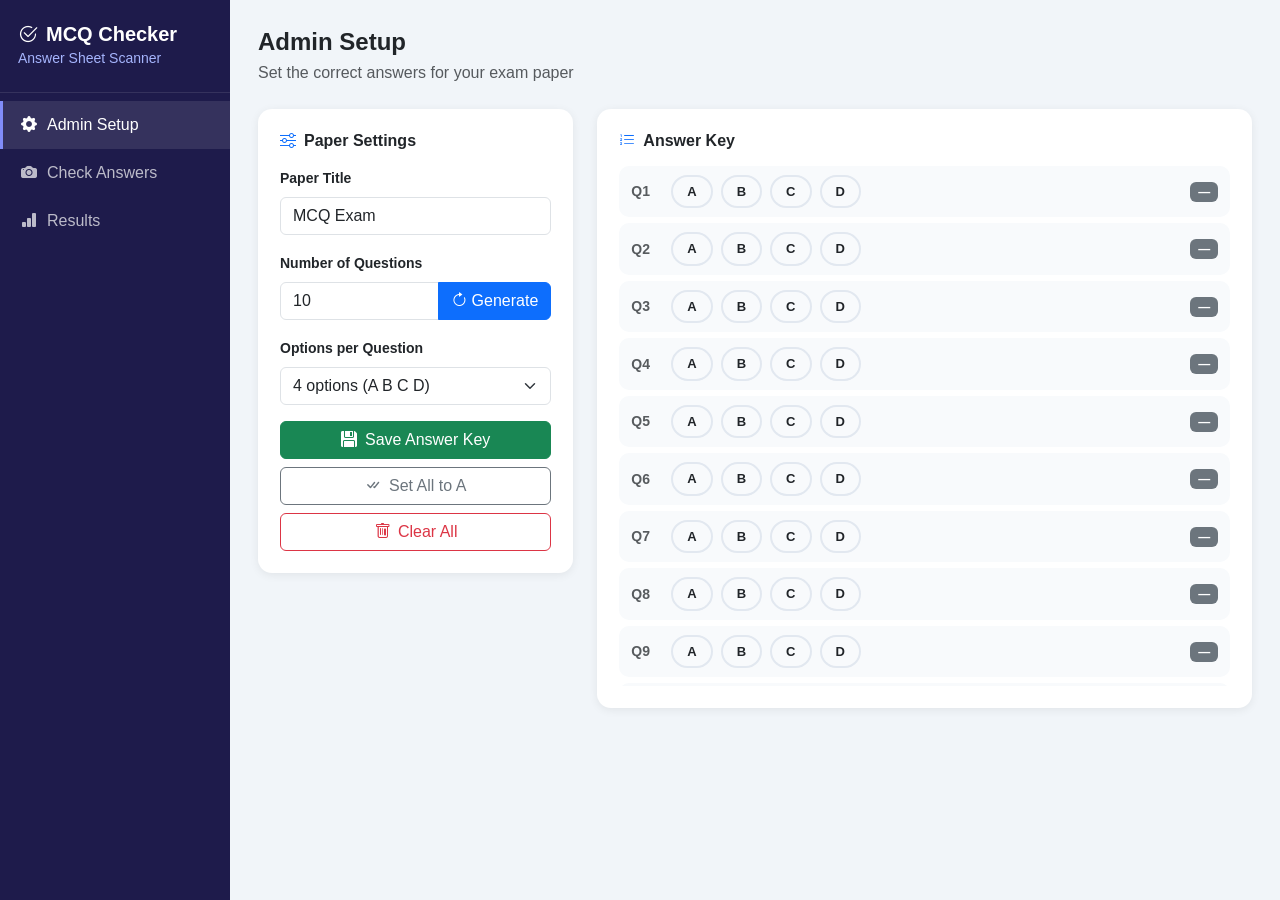
==== index.html @ baa7ddcf "init" ====
<!DOCTYPE html>
<html lang="en">

<head>
    <meta charset="UTF-8">
    <meta name="viewport" content="width=device-width, initial-scale=1.0">
    <title>MCQ Answer Checker</title>
    <link href="https://cdn.jsdelivr.net/npm/bootstrap@5.3.0/dist/css/bootstrap.min.css" rel="stylesheet">
    <link href="https://cdn.jsdelivr.net/npm/bootstrap-icons@1.11.0/font/bootstrap-icons.css" rel="stylesheet">
    <style>
        body {
            background: #f1f5f9;
            font-family: 'Segoe UI', sans-serif;
        }

        .sidebar {
            background: #1e1b4b;
            min-height: 100vh;
            width: 230px;
            position: fixed;
            left: 0;
            top: 0;
            z-index: 100;
        }

        .sidebar .logo {
            padding: 22px 18px;
            border-bottom: 1px solid rgba(255, 255, 255, .1);
        }

        .sidebar .logo h5 {
            color: #fff;
            margin: 0;
            font-weight: 700;
        }

        .sidebar .logo small {
            color: #a5b4fc;
        }

        .nav-item-side {
            color: rgba(255, 255, 255, .7);
            padding: 12px 18px;
            display: flex;
            align-items: center;
            gap: 10px;
            cursor: pointer;
            border-left: 3px solid transparent;
            transition: .2s;
        }

        .nav-item-side:hover {
            background: rgba(255, 255, 255, .07);
            color: #fff;
        }

        .nav-item-side.active {
            color: #fff;
            background: rgba(255, 255, 255, .1);
            border-left-color: #818cf8;
        }

        .main {
            margin-left: 230px;
            padding: 28px;
        }

        .page {
            display: none;
        }

        .page.active {
            display: block;
        }

        .card-box {
            background: #fff;
            border-radius: 14px;
            box-shadow: 0 2px 10px rgba(0, 0, 0, .07);
            padding: 22px;
        }

        /* Admin answer options */
        .opt-pill {
            cursor: pointer;
            padding: 5px 14px;
            border-radius: 20px;
            border: 2px solid #e2e8f0;
            font-weight: 700;
            font-size: 13px;
            transition: .15s;
            user-select: none;
        }

        .opt-pill:hover {
            border-color: #4f46e5;
            color: #4f46e5;
        }

        .opt-pill.active {
            background: #4f46e5;
            border-color: #4f46e5;
            color: #fff;
        }

        /* Checker answer buttons */
        .ans-btn {
            width: 42px;
            height: 42px;
            border-radius: 50%;
            border: 2px solid #cbd5e1;
            background: #fff;
            font-weight: 700;
            font-size: 14px;
            cursor: pointer;
            transition: .15s;
            flex-shrink: 0;
        }

        .ans-btn:hover {
            border-color: #4f46e5;
            color: #4f46e5;
        }

        .ans-btn.sel {
            background: #4f46e5;
            border-color: #4f46e5;
            color: #fff;
        }

        .ans-btn.ok {
            background: #10b981;
            border-color: #10b981;
            color: #fff;
        }

        .ans-btn.bad {
            background: #ef4444;
            border-color: #ef4444;
            color: #fff;
        }

        .ans-btn.miss {
            background: #f59e0b;
            border-color: #f59e0b;
            color: #fff;
        }

        .q-row {
            background: #f8fafc;
            border-radius: 10px;
            padding: 9px 12px;
            margin-bottom: 6px;
            display: flex;
            align-items: center;
            gap: 8px;
            flex-wrap: wrap;
            border: 2px solid transparent;
        }

        .q-row.ok {
            border-color: #10b981;
            background: #ecfdf5;
        }

        .q-row.bad {
            border-color: #ef4444;
            background: #fef2f2;
        }

        /* Camera */
        #videoEl {
            width: 100%;
            border-radius: 12px;
            background: #000;
            display: none;
            max-height: 360px;
            object-fit: cover;
        }

        #canvasEl {
            width: 100%;
            border-radius: 12px;
            display: none;
        }

        .cam-placeholder {
            background: #1e1b4b;
            border-radius: 12px;
            height: 220px;
            display: flex;
            flex-direction: column;
            align-items: center;
            justify-content: center;
            color: #a5b4fc;
            gap: 8px;
        }

        /* Score ring */
        .score-ring {
            width: 120px;
            height: 120px;
            border-radius: 50%;
            border: 8px solid;
            display: flex;
            flex-direction: column;
            align-items: center;
            justify-content: center;
            flex-shrink: 0;
        }

        .toast-wrap {
            position: fixed;
            top: 18px;
            right: 18px;
            z-index: 9999;
            display: flex;
            flex-direction: column;
            gap: 8px;
        }

        .toast-item {
            padding: 11px 18px;
            border-radius: 10px;
            color: #fff;
            font-weight: 500;
            font-size: 14px;
            max-width: 320px;
            box-shadow: 0 4px 14px rgba(0, 0, 0, .18);
            animation: tIn .25s;
        }

        @keyframes tIn {
            from {
                opacity: 0;
                transform: translateX(30px)
            }

            to {
                opacity: 1;
                transform: none
            }
        }

        @media(max-width:768px) {
            .sidebar {
                width: 58px;
            }

            .sidebar .logo h5,
            .sidebar .logo small,
            .nav-item-side span {
                display: none;
            }

            .main {
                margin-left: 58px;
                padding: 14px;
            }
        }
    </style>
</head>

<body>

    <div class="toast-wrap" id="toastWrap"></div>

    <!-- Sidebar -->
    <div class="sidebar">
        <div class="logo">
            <h5><i class="bi bi-check2-circle me-2"></i>MCQ Checker</h5>
            <small>Answer Sheet Scanner</small>
        </div>
        <div class="mt-2">
            <div class="nav-item-side active" id="nav-admin" onclick="showPage('admin')">
                <i class="bi bi-gear-fill"></i><span>Admin Setup</span>
            </div>
            <div class="nav-item-side" id="nav-checker" onclick="showPage('checker')">
                <i class="bi bi-camera-fill"></i><span>Check Answers</span>
            </div>
            <div class="nav-item-side" id="nav-results" onclick="showPage('results')">
                <i class="bi bi-bar-chart-fill"></i><span>Results</span>
            </div>
        </div>
    </div>

    <!-- Content -->
    <div class="main">

        <!-- ADMIN -->
        <div class="page active" id="page-admin">
            <h4 class="fw-bold mb-1">Admin Setup</h4>
            <p class="text-muted mb-4">Set the correct answers for your exam paper</p>
            <div class="row g-4">
                <div class="col-md-4">
                    <div class="card-box">
                        <h6 class="fw-bold mb-3"><i class="bi bi-sliders me-2 text-primary"></i>Paper Settings</h6>
                        <label class="form-label fw-semibold small">Paper Title</label>
                        <input id="inp-title" class="form-control mb-3" value="MCQ Exam" placeholder="Paper title">
                        <label class="form-label fw-semibold small">Number of Questions</label>
                        <div class="input-group mb-3">
                            <input id="inp-count" type="number" class="form-control" value="10" min="1" max="100">
                            <button class="btn btn-primary" onclick="generateAdminGrid()">
                                <i class="bi bi-arrow-clockwise"></i> Generate
                            </button>
                        </div>
                        <label class="form-label fw-semibold small">Options per Question</label>
                        <select id="inp-opts" class="form-select mb-3">
                            <option value="4" selected>4 options (A B C D)</option>
                            <option value="5">5 options (A B C D E)</option>
                        </select>
                        <button class="btn btn-success w-100 mb-2" onclick="saveKey()">
                            <i class="bi bi-floppy-fill me-2"></i>Save Answer Key
                        </button>
                        <button class="btn btn-outline-secondary w-100 mb-2" onclick="bulkSelect()">
                            <i class="bi bi-check-all me-2"></i>Set All to A
                        </button>
                        <button class="btn btn-outline-danger w-100" onclick="clearKey()">
                            <i class="bi bi-trash me-2"></i>Clear All
                        </button>
                    </div>
                </div>
                <div class="col-md-8">
                    <div class="card-box">
                        <h6 class="fw-bold mb-3"><i class="bi bi-list-ol me-2 text-primary"></i>Answer Key</h6>
                        <div id="admin-grid" style="max-height:520px;overflow-y:auto;"></div>
                    </div>
                </div>
            </div>
        </div>

        <!-- CHECKER -->
        <div class="page" id="page-checker">
            <h4 class="fw-bold mb-1">Check Answer Sheet</h4>
            <p class="text-muted mb-4">Use camera to view the sheet, then click the bubbles you see marked</p>
            <div class="row g-4">
                <div class="col-lg-5">
                    <div class="card-box">
                        <h6 class="fw-bold mb-3"><i class="bi bi-camera me-2 text-primary"></i>Camera</h6>
                        <div id="cam-placeholder" class="cam-placeholder">
                            <i class="bi bi-camera-video-off" style="font-size:2.2rem;"></i>
                            <span>Camera not started</span>
                            <small>Click Start Camera below</small>
                        </div>
                        <video id="videoEl" autoplay playsinline muted></video>
                        <canvas id="canvasEl"></canvas>
                        <div class="d-flex gap-2 mt-3">
                            <button id="btn-cam" class="btn btn-primary flex-grow-1" onclick="toggleCamera()">
                                <i class="bi bi-camera-video me-1"></i>Start Camera
                            </button>
                            <button class="btn btn-outline-secondary" onclick="takeSnapshot()">
                                <i class="bi bi-camera"></i> Snap
                            </button>
                        </div>
                        <div class="mt-3 d-flex gap-3 small">
                            <span><span
                                    style="display:inline-block;width:12px;height:12px;border-radius:50%;background:#10b981;"></span>
                                Correct</span>
                            <span><span
                                    style="display:inline-block;width:12px;height:12px;border-radius:50%;background:#ef4444;"></span>
                                Wrong</span>
                            <span><span
                                    style="display:inline-block;width:12px;height:12px;border-radius:50%;background:#f59e0b;"></span>
                                Missed</span>
                            <span><span
                                    style="display:inline-block;width:12px;height:12px;border-radius:50%;background:#4f46e5;"></span>
                                Selected</span>
                        </div>
                    </div>
                </div>
                <div class="col-lg-7">
                    <div class="card-box">
                        <div class="d-flex align-items-center justify-content-between mb-3 flex-wrap gap-2">
                            <h6 class="fw-bold mb-0"><i class="bi bi-pencil-square me-2 text-primary"></i>Student
                                Answers</h6>
                            <div class="d-flex gap-2">
                                <input id="inp-student" class="form-control form-control-sm" placeholder="Student name"
                                    style="width:150px;">
                                <button class="btn btn-sm btn-outline-secondary" onclick="resetChecker()">Reset</button>
                            </div>
                        </div>
                        <div id="checker-grid" style="max-height:420px;overflow-y:auto;"></div>
                        <div class="d-flex gap-2 mt-3">
                            <button class="btn btn-primary flex-grow-1" onclick="checkAnswers()">
                                <i class="bi bi-check2-all me-2"></i>Check All Answers
                            </button>
                            <button class="btn btn-success" onclick="saveResult()">
                                <i class="bi bi-save me-2"></i>Save
                            </button>
                        </div>
                    </div>
                </div>
            </div>
        </div>

        <!-- RESULTS -->
        <div class="page" id="page-results">
            <div class="d-flex align-items-center justify-content-between mb-4">
                <div>
                    <h4 class="fw-bold mb-1">Results History</h4>
                    <p class="text-muted mb-0">All saved exam results</p>
                </div>
                <button class="btn btn-outline-danger btn-sm" onclick="clearResults()">
                    <i class="bi bi-trash me-1"></i>Clear All
                </button>
            </div>
            <div id="results-list"></div>
        </div>

    </div><!-- /main -->

    <script>
        // ── State ──────────────────────────────────────────────────────────────
        const OPTS = ['A', 'B', 'C', 'D', 'E'];
        let answerKey = JSON.parse(localStorage.getItem('mcq_key') || '[]');
        let savedResults = JSON.parse(localStorage.getItem('mcq_results') || '[]');
        let studentAnswers = [];
        let stream = null;
        let camOn = false;

        // ── Navigation ─────────────────────────────────────────────────────────
        function showPage(name) {
            ['admin', 'checker', 'results'].forEach(p => {
                document.getElementById('page-' + p).classList.toggle('active', p === name);
                document.getElementById('nav-' + p).classList.toggle('active', p === name);
            });
            if (name === 'checker') buildCheckerGrid();
            if (name === 'results') buildResults();
        }

        // ── Admin ──────────────────────────────────────────────────────────────
        function generateAdminGrid() {
            const n = Math.min(100, Math.max(1, parseInt(document.getElementById('inp-count').value) || 10));
            const nOpt = parseInt(document.getElementById('inp-opts').value);
            // keep existing answers when regenerating
            const old = answerKey.slice();
            answerKey = Array.from({ length: n }, (_, i) => ({
                q: i + 1,
                ans: old[i]?.ans || null
            }));
            renderAdminGrid(nOpt);
        }

        function renderAdminGrid(nOpt) {
            nOpt = nOpt || parseInt(document.getElementById('inp-opts').value) || 4;
            const opts = OPTS.slice(0, nOpt);
            const g = document.getElementById('admin-grid');
            g.innerHTML = answerKey.map((q, i) => `
    <div style="background:#f8fafc;border-radius:10px;padding:9px 12px;margin-bottom:6px;display:flex;align-items:center;gap:8px;flex-wrap:wrap;">
      <span class="fw-bold text-muted" style="min-width:32px;font-size:14px;">Q${q.q}</span>
      ${opts.map(o => `
        <span class="opt-pill ${q.ans === o ? 'active' : ''}"
              id="ap-${i}-${o}"
              onclick="setKey(${i},'${o}')">${o}</span>
      `).join('')}
      <span class="ms-auto badge ${q.ans ? 'bg-success' : 'bg-secondary'}" id="abadge-${i}">
        ${q.ans || '—'}
      </span>
    </div>`).join('');
        }

        function setKey(qi, opt) {
            answerKey[qi].ans = answerKey[qi].ans === opt ? null : opt; // toggle
            const nOpt = parseInt(document.getElementById('inp-opts').value) || 4;
            OPTS.slice(0, nOpt).forEach(o => {
                const el = document.getElementById(`ap-${qi}-${o}`);
                if (el) el.className = 'opt-pill' + (answerKey[qi].ans === o ? ' active' : '');
            });
            const badge = document.getElementById(`abadge-${qi}`);
            if (badge) {
                badge.textContent = answerKey[qi].ans || '—';
                badge.className = 'ms-auto badge ' + (answerKey[qi].ans ? 'bg-success' : 'bg-secondary');
            }
        }

        function saveKey() {
            if (!answerKey.length) { toast('Generate questions first!', 'warn'); return; }
            const missing = answerKey.filter(q => !q.ans).length;
            if (missing) toast(`${missing} question(s) still have no answer`, 'warn');
            const title = document.getElementById('inp-title').value || 'MCQ Exam';
            localStorage.setItem('mcq_key', JSON.stringify(answerKey));
            localStorage.setItem('mcq_title', title);
            toast('Answer key saved ✓', 'ok');
        }

        function bulkSelect() {
            answerKey.forEach((_, i) => { answerKey[i].ans = 'A'; });
            renderAdminGrid();
        }

        function clearKey() {
            if (!confirm('Clear all questions?')) return;
            answerKey = [];
            localStorage.removeItem('mcq_key');
            document.getElementById('admin-grid').innerHTML = '';
            toast('Cleared', 'info');
        }

        // ── Checker ────────────────────────────────────────────────────────────
        function buildCheckerGrid() {
            answerKey = JSON.parse(localStorage.getItem('mcq_key') || '[]');
            studentAnswers = Array(answerKey.length).fill(null);
            const g = document.getElementById('checker-grid');
            if (!answerKey.length) {
                g.innerHTML = `<div class="text-center text-muted py-5">
      <i class="bi bi-exclamation-circle fs-2"></i>
      <p class="mt-2">No answer key found. Set it up in Admin Setup.</p></div>`;
                return;
            }
            g.innerHTML = answerKey.map((q, i) => `
    <div class="q-row" id="qrow-${i}">
      <span class="fw-bold text-muted" style="min-width:30px;font-size:14px;">Q${q.q}</span>
      ${OPTS.slice(0, 5).map(o => `
        <button class="ans-btn" id="sb-${i}-${o}" onclick="pickAnswer(${i},'${o}')">${o}</button>
      `).join('')}
      <span class="ms-auto small fw-bold" id="qmark-${i}"></span>
    </div>`).join('');
        }

        function pickAnswer(qi, opt) {
            // Toggle off if already selected
            if (studentAnswers[qi] === opt) {
                studentAnswers[qi] = null;
            } else {
                studentAnswers[qi] = opt;
            }
            // Refresh button styles for that row
            OPTS.forEach(o => {
                const btn = document.getElementById(`sb-${qi}-${o}`);
                if (!btn) return;
                btn.className = 'ans-btn' + (studentAnswers[qi] === o ? ' sel' : '');
            });
        }

        function checkAnswers() {
            if (!answerKey.length) { toast('No answer key loaded!', 'warn'); return; }
            let correct = 0, wrong = 0, blank = 0;

            answerKey.forEach((q, i) => {
                const sa = studentAnswers[i];
                const row = document.getElementById(`qrow-${i}`);
                const mark = document.getElementById(`qmark-${i}`);

                // Style every button for this row
                OPTS.forEach(o => {
                    const btn = document.getElementById(`sb-${i}-${o}`);
                    if (!btn) return;
                    if (o === q.ans && o === sa) btn.className = 'ans-btn ok';   // correct pick
                    else if (o === sa && sa !== q.ans) btn.className = 'ans-btn bad';  // wrong pick
                    else if (o === q.ans && !sa) btn.className = 'ans-btn miss'; // missed correct
                    else btn.className = 'ans-btn';
                });

                if (!sa) {
                    row.className = 'q-row bad';
                    mark.innerHTML = `<span class="text-warning">— (${q.ans})</span>`;
                    blank++;
                } else if (sa === q.ans) {
                    row.className = 'q-row ok';
                    mark.innerHTML = `<i class="bi bi-check-circle-fill text-success"></i>`;
                    correct++;
                } else {
                    row.className = 'q-row bad';
                    mark.innerHTML = `<span class="text-danger">${sa} ≠ ${q.ans}</span>`;
                    wrong++;
                }
            });

            const total = answerKey.length;
            const pct = Math.round(correct / total * 100);
            toast(`✅ ${correct}/${total} correct (${pct}%)  ❌ ${wrong} wrong  ⬜ ${blank} blank`,
                pct >= 50 ? 'ok' : 'bad', 5000);
        }

        function resetChecker() {
            buildCheckerGrid();
            document.getElementById('inp-student').value = '';
        }

        function saveResult() {
            checkAnswers();
            const total = answerKey.length;
            const correct = answerKey.filter((q, i) => studentAnswers[i] === q.ans).length;
            const name = document.getElementById('inp-student').value.trim() || 'Anonymous';
            savedResults.unshift({
                id: Date.now(),
                name,
                paper: localStorage.getItem('mcq_title') || 'MCQ Exam',
                correct, total,
                pct: Math.round(correct / total * 100),
                answers: [...studentAnswers],
                key: JSON.parse(JSON.stringify(answerKey)),
                date: new Date().toLocaleString()
            });
            localStorage.setItem('mcq_results', JSON.stringify(savedResults));
            toast(`Result saved for ${name}!`, 'ok');
        }

        // ── Camera ─────────────────────────────────────────────────────────────
        async function toggleCamera() {
            if (camOn) {
                stopCamera();
            } else {
                await startCamera();
            }
        }

        async function startCamera() {
            try {
                stream = await navigator.mediaDevices.getUserMedia({
                    video: { facingMode: 'environment', width: { ideal: 1280 }, height: { ideal: 720 } }
                });
                const vid = document.getElementById('videoEl');
                vid.srcObject = stream;
                vid.style.display = 'block';
                document.getElementById('canvasEl').style.display = 'none';
                document.getElementById('cam-placeholder').style.display = 'none';
                document.getElementById('btn-cam').innerHTML = '<i class="bi bi-camera-video-off me-1"></i>Stop Camera';
                document.getElementById('btn-cam').className = 'btn btn-danger flex-grow-1';
                camOn = true;
            } catch (e) {
                toast('Camera access denied or unavailable', 'bad');
            }
        }

        function stopCamera() {
            if (stream) { stream.getTracks().forEach(t => t.stop()); stream = null; }
            document.getElementById('videoEl').style.display = 'none';
            document.getElementById('cam-placeholder').style.display = 'flex';
            document.getElementById('btn-cam').innerHTML = '<i class="bi bi-camera-video me-1"></i>Start Camera';
            document.getElementById('btn-cam').className = 'btn btn-primary flex-grow-1';
            camOn = false;
        }

        function takeSnapshot() {
            const vid = document.getElementById('videoEl');
            if (!camOn) { toast('Start the camera first!', 'warn'); return; }
            const cv = document.getElementById('canvasEl');
            cv.width = vid.videoWidth;
            cv.height = vid.videoHeight;
            cv.getContext('2d').drawImage(vid, 0, 0);
            vid.style.display = 'none';
            cv.style.display = 'block';
            stopCamera();
            toast('Snapshot captured! Mark the answers below.', 'ok');
        }

        // ── Results ────────────────────────────────────────────────────────────
        function buildResults() {
            savedResults = JSON.parse(localStorage.getItem('mcq_results') || '[]');
            const c = document.getElementById('results-list');
            if (!savedResults.length) {
                c.innerHTML = `<div class="card-box text-center text-muted py-5">
      <i class="bi bi-inbox fs-1"></i><p class="mt-3">No results yet.</p></div>`;
                return;
            }
            c.innerHTML = savedResults.map((r, idx) => {
                const col = r.pct >= 75 ? '#10b981' : r.pct >= 50 ? '#f59e0b' : '#ef4444';
                const grade = r.pct >= 75 ? 'Pass' : r.pct >= 50 ? 'Average' : 'Fail';
                return `
    <div class="card-box mb-3">
      <div class="d-flex align-items-center gap-4 flex-wrap">
        <div class="score-ring" style="border-color:${col};color:${col};">
          <span style="font-size:1.7rem;font-weight:800;">${r.pct}%</span>
          <small style="font-size:11px;">${grade}</small>
        </div>
        <div class="flex-grow-1">
          <h5 class="fw-bold mb-1">${r.name}</h5>
          <div class="text-muted small mb-2">${r.paper} &bull; ${r.date}</div>
          <div class="d-flex gap-2 flex-wrap mb-2">
            <span class="badge bg-success">${r.correct} Correct</span>
            <span class="badge bg-danger">${r.total - r.correct} Wrong</span>
            <span class="badge bg-secondary">${r.total} Total</span>
          </div>
          <div class="progress" style="height:7px;">
            <div class="progress-bar" style="width:${r.pct}%;background:${col};"></div>
          </div>
        </div>
        <button class="btn btn-sm btn-outline-primary" onclick="toggleDetail(${idx})">
          <i class="bi bi-eye me-1"></i>Detail
        </button>
      </div>
      <div id="det-${idx}" style="display:none;" class="mt-3 pt-3 border-top">
        <div class="d-flex flex-wrap gap-2">
          ${r.key.map((q, i) => {
                    const sa = r.answers[i];
                    const ok = sa === q.ans;
                    return `<div class="text-center" style="min-width:52px;">
              <div class="small text-muted">Q${q.q}</div>
              <div style="width:32px;height:32px;border-radius:50%;display:flex;align-items:center;justify-content:center;
                   font-weight:700;font-size:13px;margin:2px auto;
                   background:${ok ? '#10b981' : '#ef4444'};color:#fff;">${sa || '—'}</div>
              <div class="small ${ok ? 'text-success' : 'text-danger'}">${ok ? '✓' : q.ans}</div>
            </div>`;
                }).join('')}
        </div>
      </div>
    </div>`;
            }).join('');
        }

        function toggleDetail(idx) {
            const d = document.getElementById(`det-${idx}`);
            d.style.display = d.style.display === 'none' ? 'block' : 'none';
        }

        function clearResults() {
            if (!confirm('Delete all results?')) return;
            savedResults = [];
            localStorage.removeItem('mcq_results');
            buildResults();
            toast('All results cleared', 'info');
        }

        // ── Toast ──────────────────────────────────────────────────────────────
        function toast(msg, type = 'info', dur = 3200) {
            const colors = { ok: '#10b981', bad: '#ef4444', warn: '#f59e0b', info: '#6366f1' };
            const el = document.createElement('div');
            el.className = 'toast-item';
            el.style.background = colors[type] || '#333';
            el.textContent = msg;
            document.getElementById('toastWrap').appendChild(el);
            setTimeout(() => el.remove(), dur);
        }

        // ── Init ───────────────────────────────────────────────────────────────
        (function init() {
            if (answerKey.length) {
                document.getElementById('inp-title').value = localStorage.getItem('mcq_title') || 'MCQ Exam';
                document.getElementById('inp-count').value = answerKey.length;
                renderAdminGrid();
                toast(`Loaded saved key: ${answerKey.length} questions`, 'info');
            } else {
                generateAdminGrid();
            }
        })();
    </script>
</body>

</html>
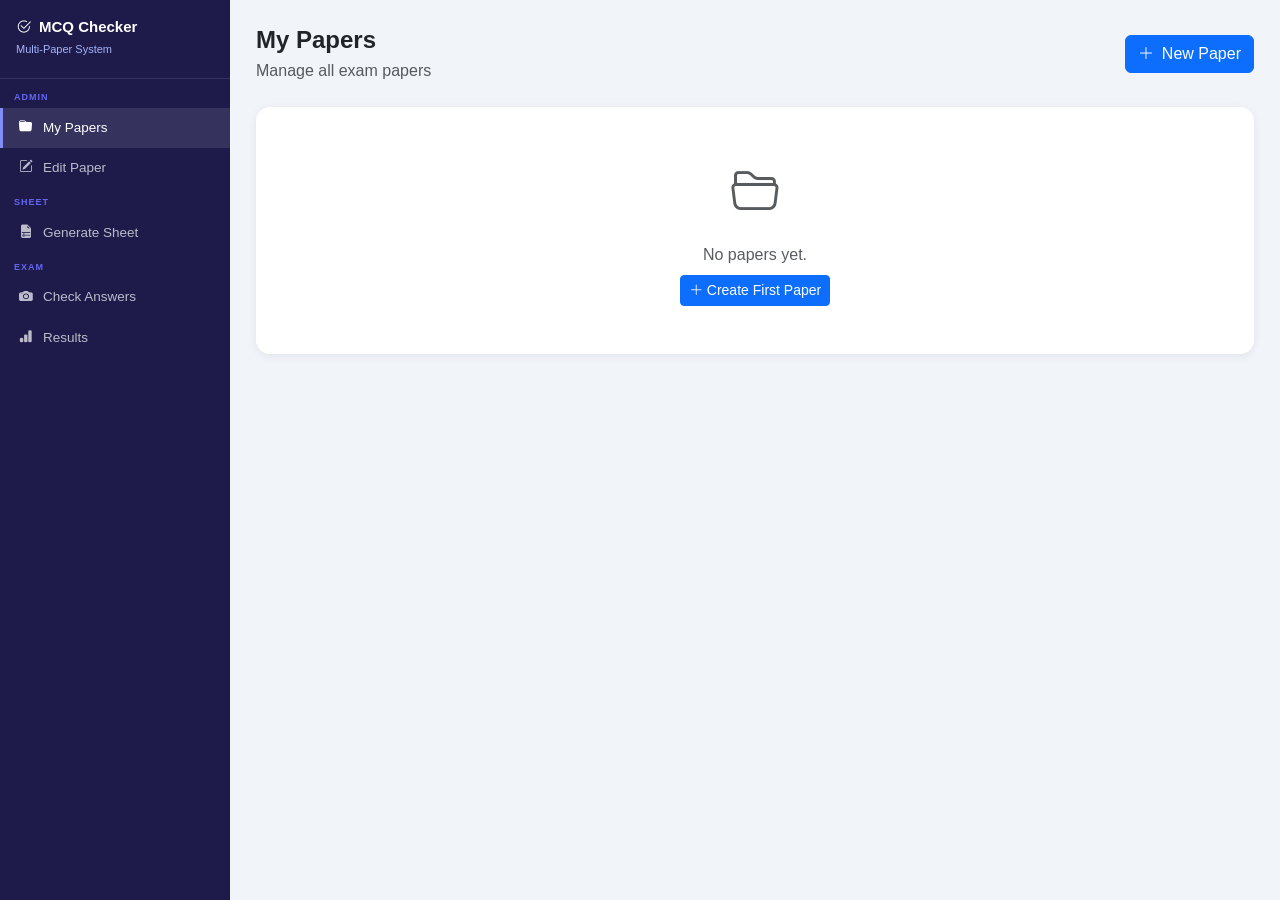
==== commit 0a0c465a: "now can add nultiple papers for singleadmin and can generate answer sheet also" ====
--- a/index.html
+++ b/index.html
@@ -24,7 +24,7 @@
         }
 
         .sidebar .logo {
-            padding: 22px 18px;
+            padding: 18px 16px;
             border-bottom: 1px solid rgba(255, 255, 255, .1);
         }
 
@@ -32,21 +32,33 @@
             color: #fff;
             margin: 0;
             font-weight: 700;
+            font-size: 15px;
         }
 
         .sidebar .logo small {
             color: #a5b4fc;
+            font-size: 11px;
+        }
+
+        .nav-sec {
+            padding: 8px 14px 3px;
+            font-size: 9px;
+            text-transform: uppercase;
+            letter-spacing: 1px;
+            color: #6366f1;
+            font-weight: 700;
         }
 
         .nav-item-side {
             color: rgba(255, 255, 255, .7);
-            padding: 12px 18px;
+            padding: 10px 16px;
             display: flex;
             align-items: center;
             gap: 10px;
             cursor: pointer;
             border-left: 3px solid transparent;
             transition: .2s;
+            font-size: 13.5px;
         }
 
         .nav-item-side:hover {
@@ -62,7 +74,7 @@
 
         .main {
             margin-left: 230px;
-            padding: 28px;
+            padding: 26px;
         }
 
         .page {
@@ -77,13 +89,31 @@
             background: #fff;
             border-radius: 14px;
             box-shadow: 0 2px 10px rgba(0, 0, 0, .07);
-            padding: 22px;
-        }
-
-        /* Admin answer options */
+            padding: 20px;
+        }
+
+        .paper-card {
+            background: #fff;
+            border-radius: 12px;
+            box-shadow: 0 2px 8px rgba(0, 0, 0, .07);
+            padding: 16px 18px;
+            border-left: 5px solid #4f46e5;
+            transition: .2s;
+        }
+
+        .paper-card:hover {
+            box-shadow: 0 4px 16px rgba(79, 70, 229, .15);
+            transform: translateY(-1px);
+        }
+
+        .paper-card.ready {
+            border-left-color: #10b981;
+            background: #f0fdf4;
+        }
+
         .opt-pill {
             cursor: pointer;
-            padding: 5px 14px;
+            padding: 4px 13px;
             border-radius: 20px;
             border: 2px solid #e2e8f0;
             font-weight: 700;
@@ -103,15 +133,15 @@
             color: #fff;
         }
 
-        /* Checker answer buttons */
+        /* Checker grid (status panel) */
         .ans-btn {
-            width: 42px;
-            height: 42px;
+            width: 36px;
+            height: 36px;
             border-radius: 50%;
             border: 2px solid #cbd5e1;
             background: #fff;
             font-weight: 700;
-            font-size: 14px;
+            font-size: 12px;
             cursor: pointer;
             transition: .15s;
             flex-shrink: 0;
@@ -149,11 +179,11 @@
         .q-row {
             background: #f8fafc;
             border-radius: 10px;
-            padding: 9px 12px;
-            margin-bottom: 6px;
+            padding: 7px 10px;
+            margin-bottom: 5px;
             display: flex;
             align-items: center;
-            gap: 8px;
+            gap: 7px;
             flex-wrap: wrap;
             border: 2px solid transparent;
         }
@@ -168,26 +198,34 @@
             background: #fef2f2;
         }
 
-        /* Camera */
+        /* Camera container */
+        .cam-wrap {
+            position: relative;
+            border-radius: 12px;
+            overflow: hidden;
+            background: #000;
+            min-height: 180px;
+        }
+
         #videoEl {
             width: 100%;
-            border-radius: 12px;
-            background: #000;
             display: none;
             max-height: 360px;
             object-fit: cover;
+            border-radius: 12px;
         }
 
         #canvasEl {
             width: 100%;
+            display: none;
             border-radius: 12px;
-            display: none;
-        }
-
-        .cam-placeholder {
+            touch-action: none;
+        }
+
+        .cam-ph {
             background: #1e1b4b;
             border-radius: 12px;
-            height: 220px;
+            height: 200px;
             display: flex;
             flex-direction: column;
             align-items: center;
@@ -196,10 +234,46 @@
             gap: 8px;
         }
 
-        /* Score ring */
+        .cam-hint {
+            position: absolute;
+            bottom: 8px;
+            left: 50%;
+            transform: translateX(-50%);
+            background: rgba(0, 0, 0, .6);
+            color: #fff;
+            font-size: 11px;
+            padding: 5px 12px;
+            border-radius: 20px;
+            white-space: nowrap;
+            pointer-events: none;
+            display: none;
+        }
+
+        /* Detection panel */
+        #detect-panel {
+            background: #f0fdf4;
+            border: 1.5px solid #10b981;
+            border-radius: 10px;
+            padding: 10px 14px;
+            display: none;
+        }
+
+        #detect-panel .stat-box {
+            background: #fff;
+            border-radius: 8px;
+            padding: 8px 12px;
+            text-align: center;
+            border: 1px solid #e2e8f0;
+        }
+
+        #detect-panel .stat-box .num {
+            font-size: 1.4rem;
+            font-weight: 800;
+        }
+
         .score-ring {
-            width: 120px;
-            height: 120px;
+            width: 110px;
+            height: 110px;
             border-radius: 50%;
             border: 8px solid;
             display: flex;
@@ -211,22 +285,22 @@
 
         .toast-wrap {
             position: fixed;
-            top: 18px;
-            right: 18px;
+            top: 16px;
+            right: 16px;
             z-index: 9999;
             display: flex;
             flex-direction: column;
-            gap: 8px;
+            gap: 7px;
         }
 
         .toast-item {
-            padding: 11px 18px;
+            padding: 10px 16px;
             border-radius: 10px;
             color: #fff;
             font-weight: 500;
-            font-size: 14px;
-            max-width: 320px;
-            box-shadow: 0 4px 14px rgba(0, 0, 0, .18);
+            font-size: 13px;
+            max-width: 300px;
+            box-shadow: 0 4px 12px rgba(0, 0, 0, .18);
             animation: tIn .25s;
         }
 
@@ -244,115 +318,277 @@
 
         @media(max-width:768px) {
             .sidebar {
-                width: 58px;
+                width: 56px;
             }
 
             .sidebar .logo h5,
             .sidebar .logo small,
-            .nav-item-side span {
+            .nav-item-side span,
+            .nav-sec {
                 display: none;
             }
 
             .main {
-                margin-left: 58px;
-                padding: 14px;
+                margin-left: 56px;
+                padding: 12px;
             }
         }
     </style>
 </head>
 
 <body>
-
     <div class="toast-wrap" id="toastWrap"></div>
 
     <!-- Sidebar -->
     <div class="sidebar">
         <div class="logo">
             <h5><i class="bi bi-check2-circle me-2"></i>MCQ Checker</h5>
-            <small>Answer Sheet Scanner</small>
+            <small>Multi-Paper System</small>
         </div>
-        <div class="mt-2">
-            <div class="nav-item-side active" id="nav-admin" onclick="showPage('admin')">
-                <i class="bi bi-gear-fill"></i><span>Admin Setup</span>
-            </div>
-            <div class="nav-item-side" id="nav-checker" onclick="showPage('checker')">
-                <i class="bi bi-camera-fill"></i><span>Check Answers</span>
-            </div>
-            <div class="nav-item-side" id="nav-results" onclick="showPage('results')">
-                <i class="bi bi-bar-chart-fill"></i><span>Results</span>
-            </div>
+        <div class="mt-1">
+            <div class="nav-sec">Admin</div>
+            <div class="nav-item-side active" id="nav-papers" onclick="showPage('papers')"><i
+                    class="bi bi-folder-fill"></i><span>My Papers</span></div>
+            <div class="nav-item-side" id="nav-editor" onclick="showPage('editor')"><i
+                    class="bi bi-pencil-square"></i><span>Edit Paper</span></div>
+            <div class="nav-sec">Sheet</div>
+            <div class="nav-item-side" id="nav-sheet" onclick="showPage('sheet')"><i
+                    class="bi bi-file-earmark-ruled-fill"></i><span>Generate Sheet</span></div>
+            <div class="nav-sec">Exam</div>
+            <div class="nav-item-side" id="nav-checker" onclick="showPage('checker')"><i
+                    class="bi bi-camera-fill"></i><span>Check Answers</span></div>
+            <div class="nav-item-side" id="nav-results" onclick="showPage('results')"><i
+                    class="bi bi-bar-chart-fill"></i><span>Results</span></div>
         </div>
     </div>
 
-    <!-- Content -->
     <div class="main">
 
-        <!-- ADMIN -->
-        <div class="page active" id="page-admin">
-            <h4 class="fw-bold mb-1">Admin Setup</h4>
-            <p class="text-muted mb-4">Set the correct answers for your exam paper</p>
+        <!-- PAPERS -->
+        <div class="page active" id="page-papers">
+            <div class="d-flex align-items-center justify-content-between mb-4 flex-wrap gap-2">
+                <div>
+                    <h4 class="fw-bold mb-1">My Papers</h4>
+                    <p class="text-muted mb-0">Manage all exam papers</p>
+                </div>
+                <button class="btn btn-primary" onclick="openNewPaper()"><i class="bi bi-plus-lg me-2"></i>New
+                    Paper</button>
+            </div>
+            <div id="papers-list" class="row g-3"></div>
+        </div>
+
+        <!-- EDITOR -->
+        <div class="page" id="page-editor">
+            <div class="d-flex align-items-center gap-3 mb-4 flex-wrap">
+                <button class="btn btn-outline-secondary btn-sm" onclick="showPage('papers')"><i
+                        class="bi bi-arrow-left"></i></button>
+                <div>
+                    <h4 class="fw-bold mb-0" id="editor-heading">Edit Paper</h4><small class="text-muted"
+                        id="editor-sub"></small>
+                </div>
+                <div class="ms-auto"><button class="btn btn-success" onclick="savePaper()"><i
+                            class="bi bi-floppy-fill me-1"></i>Save Paper</button></div>
+            </div>
             <div class="row g-4">
                 <div class="col-md-4">
                     <div class="card-box">
-                        <h6 class="fw-bold mb-3"><i class="bi bi-sliders me-2 text-primary"></i>Paper Settings</h6>
-                        <label class="form-label fw-semibold small">Paper Title</label>
-                        <input id="inp-title" class="form-control mb-3" value="MCQ Exam" placeholder="Paper title">
-                        <label class="form-label fw-semibold small">Number of Questions</label>
+                        <h6 class="fw-bold mb-3"><i class="bi bi-sliders me-2 text-primary"></i>Settings</h6>
+                        <label class="form-label small fw-semibold">Paper Title</label>
+                        <input id="e-title" class="form-control mb-3" placeholder="e.g. Biology Paper 1">
+                        <label class="form-label small fw-semibold">Subject</label>
+                        <input id="e-subject" class="form-control mb-3" placeholder="e.g. Science">
+                        <label class="form-label small fw-semibold">Number of Questions</label>
                         <div class="input-group mb-3">
-                            <input id="inp-count" type="number" class="form-control" value="10" min="1" max="100">
-                            <button class="btn btn-primary" onclick="generateAdminGrid()">
-                                <i class="bi bi-arrow-clockwise"></i> Generate
-                            </button>
+                            <input id="e-count" type="number" class="form-control" value="10" min="1" max="100">
+                            <button class="btn btn-primary" onclick="generateEditorGrid()"><i
+                                    class="bi bi-arrow-clockwise"></i></button>
                         </div>
-                        <label class="form-label fw-semibold small">Options per Question</label>
-                        <select id="inp-opts" class="form-select mb-3">
+                        <label class="form-label small fw-semibold">Options per Question</label>
+                        <select id="e-opts" class="form-select mb-3">
                             <option value="4" selected>4 options (A B C D)</option>
                             <option value="5">5 options (A B C D E)</option>
                         </select>
-                        <button class="btn btn-success w-100 mb-2" onclick="saveKey()">
-                            <i class="bi bi-floppy-fill me-2"></i>Save Answer Key
-                        </button>
-                        <button class="btn btn-outline-secondary w-100 mb-2" onclick="bulkSelect()">
-                            <i class="bi bi-check-all me-2"></i>Set All to A
-                        </button>
-                        <button class="btn btn-outline-danger w-100" onclick="clearKey()">
-                            <i class="bi bi-trash me-2"></i>Clear All
-                        </button>
+                        <label class="form-label small fw-semibold">Sheet Layout Columns</label>
+                        <select id="e-cols" class="form-select mb-3">
+                            <option value="2" selected>2 Columns</option>
+                            <option value="3">3 Columns</option>
+                        </select>
+                        <hr>
+                        <button class="btn btn-outline-secondary w-100 mb-2" onclick="bulkSetAll('A')">Set All →
+                            A</button>
+                        <button class="btn btn-outline-secondary w-100 mb-2" onclick="bulkClear()">Clear All</button>
+                        <button class="btn btn-outline-danger w-100" onclick="deletePaper()"><i
+                                class="bi bi-trash me-1"></i>Delete</button>
                     </div>
                 </div>
                 <div class="col-md-8">
                     <div class="card-box">
-                        <h6 class="fw-bold mb-3"><i class="bi bi-list-ol me-2 text-primary"></i>Answer Key</h6>
-                        <div id="admin-grid" style="max-height:520px;overflow-y:auto;"></div>
+                        <div class="d-flex justify-content-between align-items-center mb-3">
+                            <h6 class="fw-bold mb-0"><i class="bi bi-list-ol me-2 text-primary"></i>Answer Key</h6>
+                            <span class="badge bg-secondary" id="e-progress">0 / 0</span>
+                        </div>
+                        <div id="editor-grid" style="max-height:500px;overflow-y:auto;"></div>
                     </div>
                 </div>
             </div>
         </div>
 
+        <!-- GENERATE SHEET -->
+        <div class="page" id="page-sheet">
+            <div class="d-flex align-items-center justify-content-between mb-4 flex-wrap gap-2">
+                <div>
+                    <h4 class="fw-bold mb-1">Generate Answer Sheet</h4>
+                    <p class="text-muted mb-0">Printable MCQ answer sheets</p>
+                </div>
+                <div class="d-flex gap-2">
+                    <button class="btn btn-outline-primary" onclick="buildSheet()"><i
+                            class="bi bi-arrow-clockwise me-1"></i>Refresh</button>
+                    <button class="btn btn-success" onclick="printSheet()"><i
+                            class="bi bi-printer-fill me-1"></i>Print</button>
+                </div>
+            </div>
+            <div class="row g-4">
+                <div class="col-lg-3">
+                    <div class="card-box">
+                        <h6 class="fw-bold mb-3"><i class="bi bi-sliders me-2 text-primary"></i>Options</h6>
+                        <label class="form-label small fw-semibold">Load from Paper</label>
+                        <select id="sh-paper-sel" class="form-select mb-3" onchange="loadSheetFromPaper()">
+                            <option value="">— Custom —</option>
+                        </select>
+                        <label class="form-label small fw-semibold">Title</label>
+                        <input id="sh-title" class="form-control mb-3" value="MCQ Examination">
+                        <label class="form-label small fw-semibold">Subject</label>
+                        <input id="sh-subject" class="form-control mb-3" placeholder="Subject">
+                        <label class="form-label small fw-semibold">Questions</label>
+                        <input id="sh-count" type="number" class="form-control mb-3" value="40" min="5" max="100">
+                        <label class="form-label small fw-semibold">Options</label>
+                        <select id="sh-opts" class="form-select mb-3">
+                            <option value="4" selected>A B C D</option>
+                            <option value="5">A B C D E</option>
+                        </select>
+                        <label class="form-label small fw-semibold">Columns</label>
+                        <select id="sh-cols" class="form-select mb-3">
+                            <option value="2" selected>2 Columns</option>
+                            <option value="3">3 Columns</option>
+                        </select>
+                        <label class="form-label small fw-semibold">School</label>
+                        <input id="sh-school" class="form-control mb-3" placeholder="Optional">
+                        <label class="form-label small fw-semibold">Duration</label>
+                        <input id="sh-duration" class="form-control mb-3" placeholder="e.g. 1 Hour">
+                        <div class="form-check mb-3">
+                            <input class="form-check-input" type="checkbox" id="sh-show-key" onchange="buildSheet()">
+                            <label class="form-check-label small" for="sh-show-key">Teacher copy (show key)</label>
+                        </div>
+                        <button class="btn btn-primary w-100" onclick="buildSheet()"><i
+                                class="bi bi-eye me-1"></i>Preview</button>
+                    </div>
+                </div>
+                <div class="col-lg-9">
+                    <div class="card-box p-3">
+                        <div class="d-flex align-items-center justify-content-between mb-3">
+                            <h6 class="fw-bold mb-0"><i class="bi bi-eye me-2 text-primary"></i>Preview</h6>
+                            <span class="badge bg-info text-dark">Print size may vary by browser</span>
+                        </div>
+                        <div id="sheet-preview-wrap"
+                            style="max-height:680px;overflow-y:auto;border-radius:10px;border:1px solid #e2e8f0;"></div>
+                    </div>
+                </div>
+            </div>
+        </div>
+
         <!-- CHECKER -->
         <div class="page" id="page-checker">
             <h4 class="fw-bold mb-1">Check Answer Sheet</h4>
-            <p class="text-muted mb-4">Use camera to view the sheet, then click the bubbles you see marked</p>
-            <div class="row g-4">
-                <div class="col-lg-5">
+            <p class="text-muted mb-3">Snap the answer sheet → draw around the grid → auto-detect answers</p>
+
+            <!-- Paper selector -->
+            <div class="card-box mb-3">
+                <div class="d-flex align-items-center gap-3 flex-wrap">
+                    <label class="fw-semibold small mb-0">Paper:</label>
+                    <select id="chk-paper-sel" class="form-select" style="max-width:260px;"
+                        onchange="loadCheckerPaper()">
+                        <option value="">-- Choose a paper --</option>
+                    </select>
+                    <span class="badge bg-primary d-none" id="chk-paper-info"></span>
+                    <div class="ms-auto d-flex gap-2 align-items-center">
+                        <label class="small mb-0">Sheet cols:</label>
+                        <select id="chk-cols" class="form-select form-select-sm" style="width:110px;">
+                            <option value="2" selected>2 cols</option>
+                            <option value="3">3 cols</option>
+                        </select>
+                    </div>
+                </div>
+            </div>
+
+            <div class="row g-3">
+                <!-- Camera column -->
+                <div class="col-lg-6">
                     <div class="card-box">
-                        <h6 class="fw-bold mb-3"><i class="bi bi-camera me-2 text-primary"></i>Camera</h6>
-                        <div id="cam-placeholder" class="cam-placeholder">
-                            <i class="bi bi-camera-video-off" style="font-size:2.2rem;"></i>
-                            <span>Camera not started</span>
-                            <small>Click Start Camera below</small>
+                        <!-- Step indicator -->
+                        <div class="d-flex gap-2 mb-3 flex-wrap" id="step-indicator">
+                            <span class="badge bg-primary" id="step1-badge">1. Snap</span>
+                            <span class="text-muted">→</span>
+                            <span class="badge bg-secondary" id="step2-badge">2. Draw Grid</span>
+                            <span class="text-muted">→</span>
+                            <span class="badge bg-secondary" id="step3-badge">3. Auto Detect</span>
+                            <span class="text-muted">→</span>
+                            <span class="badge bg-secondary" id="step4-badge">4. Check & Save</span>
                         </div>
-                        <video id="videoEl" autoplay playsinline muted></video>
-                        <canvas id="canvasEl"></canvas>
-                        <div class="d-flex gap-2 mt-3">
-                            <button id="btn-cam" class="btn btn-primary flex-grow-1" onclick="toggleCamera()">
+
+                        <!-- Camera/snapshot area -->
+                        <div class="cam-wrap" id="cam-wrap">
+                            <div id="cam-ph" class="cam-ph">
+                                <i class="bi bi-camera-video-off" style="font-size:2rem;"></i>
+                                <span>Camera not started</span>
+                                <small>Click "Start Camera" below</small>
+                            </div>
+                            <video id="videoEl" autoplay playsinline muted></video>
+                            <canvas id="canvasEl"></canvas>
+                            <div class="cam-hint" id="cam-hint"></div>
+                        </div>
+
+                        <!-- Camera controls -->
+                        <div class="d-flex gap-2 mt-2 flex-wrap">
+                            <button id="btn-cam" class="btn btn-primary" onclick="toggleCamera()">
                                 <i class="bi bi-camera-video me-1"></i>Start Camera
                             </button>
-                            <button class="btn btn-outline-secondary" onclick="takeSnapshot()">
-                                <i class="bi bi-camera"></i> Snap
+                            <button id="btn-snap" class="btn btn-outline-secondary d-none" onclick="takeSnapshot()">
+                                <i class="bi bi-camera-fill me-1"></i>Snapshot
+                            </button>
+                            <button id="btn-draw" class="btn btn-outline-info d-none" onclick="toggleDrawMode()">
+                                <i class="bi bi-bounding-box me-1"></i>Select Grid
+                            </button>
+                            <button id="btn-retake" class="btn btn-outline-warning d-none" onclick="retakeSnapshot()">
+                                <i class="bi bi-arrow-counterclockwise me-1"></i>Retake
                             </button>
                         </div>
-                        <div class="mt-3 d-flex gap-3 small">
+
+                        <!-- Detection result panel -->
+                        <div id="detect-panel" class="mt-3">
+                            <div class="d-flex align-items-center justify-content-between mb-2">
+                                <strong class="small"><i class="bi bi-cpu me-1"></i>Auto-Detection Result</strong>
+                                <div class="d-flex align-items-center gap-2">
+                                    <label class="small mb-0">Sensitivity</label>
+                                    <input type="range" id="det-thresh" min="50" max="220" value="128"
+                                        style="width:80px;"
+                                        oninput="document.getElementById('thresh-val').textContent=this.value">
+                                    <span id="thresh-val" class="badge bg-secondary">128</span>
+                                    <button class="btn btn-sm btn-outline-primary"
+                                        onclick="runAutoDetect()">Re-detect</button>
+                                </div>
+                            </div>
+                            <div class="row g-2 text-center" id="detect-stats"></div>
+                            <small class="text-muted d-block mt-2">
+                                <i class="bi bi-info-circle me-1"></i>Click any bubble on the image above to manually
+                                fix it. Grid below also works.
+                            </small>
+                        </div>
+
+                        <!-- Legend -->
+                        <div class="mt-3 d-flex gap-3 flex-wrap small border-top pt-2">
+                            <span><span
+                                    style="display:inline-block;width:12px;height:12px;border-radius:50%;background:#4f46e5;"></span>
+                                Selected</span>
                             <span><span
                                     style="display:inline-block;width:12px;height:12px;border-radius:50%;background:#10b981;"></span>
                                 Correct</span>
@@ -362,27 +598,27 @@
                             <span><span
                                     style="display:inline-block;width:12px;height:12px;border-radius:50%;background:#f59e0b;"></span>
                                 Missed</span>
-                            <span><span
-                                    style="display:inline-block;width:12px;height:12px;border-radius:50%;background:#4f46e5;"></span>
-                                Selected</span>
                         </div>
                     </div>
                 </div>
-                <div class="col-lg-7">
-                    <div class="card-box">
+
+                <!-- Answer grid column -->
+                <div class="col-lg-6">
+                    <div class="card-box d-flex flex-column" style="height:100%;">
                         <div class="d-flex align-items-center justify-content-between mb-3 flex-wrap gap-2">
-                            <h6 class="fw-bold mb-0"><i class="bi bi-pencil-square me-2 text-primary"></i>Student
-                                Answers</h6>
+                            <h6 class="fw-bold mb-0"><i class="bi bi-list-check me-2 text-primary"></i>Answers
+                                <span class="badge bg-secondary ms-1" id="ans-count">0/0</span>
+                            </h6>
                             <div class="d-flex gap-2">
                                 <input id="inp-student" class="form-control form-control-sm" placeholder="Student name"
-                                    style="width:150px;">
+                                    style="width:140px;">
                                 <button class="btn btn-sm btn-outline-secondary" onclick="resetChecker()">Reset</button>
                             </div>
                         </div>
-                        <div id="checker-grid" style="max-height:420px;overflow-y:auto;"></div>
+                        <div id="checker-grid" style="flex:1;overflow-y:auto;max-height:360px;"></div>
                         <div class="d-flex gap-2 mt-3">
                             <button class="btn btn-primary flex-grow-1" onclick="checkAnswers()">
-                                <i class="bi bi-check2-all me-2"></i>Check All Answers
+                                <i class="bi bi-check2-all me-2"></i>Check All
                             </button>
                             <button class="btn btn-success" onclick="saveResult()">
                                 <i class="bi bi-save me-2"></i>Save
@@ -395,345 +631,781 @@
 
         <!-- RESULTS -->
         <div class="page" id="page-results">
-            <div class="d-flex align-items-center justify-content-between mb-4">
+            <div class="d-flex align-items-center justify-content-between mb-3 flex-wrap gap-2">
                 <div>
                     <h4 class="fw-bold mb-1">Results History</h4>
-                    <p class="text-muted mb-0">All saved exam results</p>
+                    <p class="text-muted mb-0">All saved results</p>
                 </div>
-                <button class="btn btn-outline-danger btn-sm" onclick="clearResults()">
-                    <i class="bi bi-trash me-1"></i>Clear All
-                </button>
+                <div class="d-flex gap-2">
+                    <select id="res-filter" class="form-select form-select-sm" style="width:200px;"
+                        onchange="buildResults()">
+                        <option value="">All Papers</option>
+                    </select>
+                    <button class="btn btn-outline-danger btn-sm" onclick="clearResults()"><i
+                            class="bi bi-trash me-1"></i>Clear</button>
+                </div>
             </div>
             <div id="results-list"></div>
         </div>
-
-    </div><!-- /main -->
+    </div>
 
     <script>
-        // ── State ──────────────────────────────────────────────────────────────
+        // ── Constants & State ──────────────────────────────────────────────────
         const OPTS = ['A', 'B', 'C', 'D', 'E'];
-        let answerKey = JSON.parse(localStorage.getItem('mcq_key') || '[]');
-        let savedResults = JSON.parse(localStorage.getItem('mcq_results') || '[]');
-        let studentAnswers = [];
-        let stream = null;
-        let camOn = false;
+        let papers = JSON.parse(localStorage.getItem('mcq_papers') || '[]');
+        let results = JSON.parse(localStorage.getItem('mcq_results2') || '[]');
+        let activePaperId = null, editorKey = [], checkerKey = [], studentAns = [];
+        let stream = null, camOn = false;
+        // Canvas detection state
+        let origImgData = null;   // stored ImageData of snapshot
+        let hitAreas = [];     // {qi, opt, cx, cy, r}
+        let drawMode = false;
+        let isDrawing = false;
+        let selStart = null, selEnd = null;
+        let lastSelArea = null;   // {x,y,w,h} of last drawn selection
 
         // ── Navigation ─────────────────────────────────────────────────────────
         function showPage(name) {
-            ['admin', 'checker', 'results'].forEach(p => {
+            ['papers', 'editor', 'sheet', 'checker', 'results'].forEach(p => {
                 document.getElementById('page-' + p).classList.toggle('active', p === name);
                 document.getElementById('nav-' + p).classList.toggle('active', p === name);
             });
-            if (name === 'checker') buildCheckerGrid();
+            if (name === 'papers') buildPapersList();
+            if (name === 'sheet') initSheetPage();
+            if (name === 'checker') initCheckerPage();
             if (name === 'results') buildResults();
         }
 
-        // ── Admin ──────────────────────────────────────────────────────────────
-        function generateAdminGrid() {
-            const n = Math.min(100, Math.max(1, parseInt(document.getElementById('inp-count').value) || 10));
-            const nOpt = parseInt(document.getElementById('inp-opts').value);
-            // keep existing answers when regenerating
-            const old = answerKey.slice();
-            answerKey = Array.from({ length: n }, (_, i) => ({
-                q: i + 1,
-                ans: old[i]?.ans || null
-            }));
-            renderAdminGrid(nOpt);
-        }
-
-        function renderAdminGrid(nOpt) {
-            nOpt = nOpt || parseInt(document.getElementById('inp-opts').value) || 4;
-            const opts = OPTS.slice(0, nOpt);
-            const g = document.getElementById('admin-grid');
-            g.innerHTML = answerKey.map((q, i) => `
-    <div style="background:#f8fafc;border-radius:10px;padding:9px 12px;margin-bottom:6px;display:flex;align-items:center;gap:8px;flex-wrap:wrap;">
-      <span class="fw-bold text-muted" style="min-width:32px;font-size:14px;">Q${q.q}</span>
-      ${opts.map(o => `
-        <span class="opt-pill ${q.ans === o ? 'active' : ''}"
-              id="ap-${i}-${o}"
-              onclick="setKey(${i},'${o}')">${o}</span>
-      `).join('')}
-      <span class="ms-auto badge ${q.ans ? 'bg-success' : 'bg-secondary'}" id="abadge-${i}">
-        ${q.ans || '—'}
-      </span>
+        // ── Papers ─────────────────────────────────────────────────────────────
+        function buildPapersList() {
+            const c = document.getElementById('papers-list');
+            if (!papers.length) {
+                c.innerHTML = `<div class="col-12"><div class="card-box text-center text-muted py-5">
+      <i class="bi bi-folder2-open" style="font-size:3rem;"></i>
+      <p class="mt-3 mb-2">No papers yet.</p>
+      <button class="btn btn-primary btn-sm" onclick="openNewPaper()"><i class="bi bi-plus-lg me-1"></i>Create First Paper</button>
+    </div></div>`;
+                return;
+            }
+            c.innerHTML = papers.map(p => {
+                const ans = p.key.filter(q => q.ans).length;
+                const pct = p.key.length ? Math.round(ans / p.key.length * 100) : 0;
+                const ready = ans === p.key.length && p.key.length > 0;
+                const rCount = results.filter(r => r.paperId === p.id).length;
+                return `<div class="col-md-6 col-lg-4"><div class="paper-card ${ready ? 'ready' : ''}">
+      <div class="d-flex justify-content-between align-items-start mb-2">
+        <div><h6 class="fw-bold mb-0">${p.title}</h6><small class="text-muted">${p.subject || 'No subject'}</small></div>
+        <span class="badge ${ready ? 'bg-success' : 'bg-warning text-dark'}">${ready ? '✓ Ready' : 'Incomplete'}</span>
+      </div>
+      <div class="d-flex gap-2 mb-2 flex-wrap">
+        <span class="badge bg-primary">${p.key.length} Qs</span>
+        <span class="badge bg-info text-dark">${p.nOpt} Options</span>
+        <span class="badge bg-secondary">${p.sheetCols || 2} Cols</span>
+        <span class="badge bg-dark">${rCount} Results</span>
+      </div>
+      <div class="progress mb-2" style="height:5px;"><div class="progress-bar bg-${ready ? 'success' : 'warning'}" style="width:${pct}%;"></div></div>
+      <small class="text-muted d-block mb-3">${ans}/${p.key.length} answers &bull; ${new Date(p.created).toLocaleDateString()}</small>
+      <div class="d-flex gap-1">
+        <button class="btn btn-sm btn-primary flex-grow-1" onclick="openEditPaper('${p.id}')"><i class="bi bi-pencil me-1"></i>Edit</button>
+        <button class="btn btn-sm btn-outline-info" onclick="openSheetFor('${p.id}')"><i class="bi bi-file-earmark-ruled me-1"></i>Sheet</button>
+        <button class="btn btn-sm btn-outline-success" onclick="openCheckerFor('${p.id}')"><i class="bi bi-camera me-1"></i>Check</button>
+        <button class="btn btn-sm btn-outline-danger" onclick="deletePaperById('${p.id}')"><i class="bi bi-trash"></i></button>
+      </div>
+    </div></div>`;
+            }).join('');
+        }
+
+        // ── Editor ─────────────────────────────────────────────────────────────
+        function openNewPaper() {
+            activePaperId = 'new-' + Date.now(); editorKey = [];
+            ['e-title', 'e-subject'].forEach(id => document.getElementById(id).value = '');
+            document.getElementById('e-count').value = 10;
+            document.getElementById('e-opts').value = 4;
+            document.getElementById('e-cols').value = 2;
+            document.getElementById('editor-heading').textContent = 'New Paper';
+            document.getElementById('editor-sub').textContent = 'Set up your exam paper';
+            document.getElementById('editor-grid').innerHTML = '';
+            updateEditorProgress(); showPage('editor');
+        }
+        function openEditPaper(id) {
+            const p = papers.find(x => x.id === id); if (!p) return;
+            activePaperId = id; editorKey = JSON.parse(JSON.stringify(p.key));
+            document.getElementById('e-title').value = p.title;
+            document.getElementById('e-subject').value = p.subject || '';
+            document.getElementById('e-count').value = p.key.length;
+            document.getElementById('e-opts').value = p.nOpt;
+            document.getElementById('e-cols').value = p.sheetCols || 2;
+            document.getElementById('editor-heading').textContent = 'Edit: ' + p.title;
+            document.getElementById('editor-sub').textContent = p.key.length + ' questions';
+            renderEditorGrid(p.nOpt); showPage('editor');
+        }
+        function generateEditorGrid() {
+            const n = Math.min(100, Math.max(1, parseInt(document.getElementById('e-count').value) || 10));
+            const nOpt = parseInt(document.getElementById('e-opts').value);
+            const old = editorKey.slice();
+            editorKey = Array.from({ length: n }, (_, i) => ({ q: i + 1, ans: old[i]?.ans || null }));
+            renderEditorGrid(nOpt);
+        }
+        function renderEditorGrid(nOpt) {
+            nOpt = nOpt || parseInt(document.getElementById('e-opts').value) || 4;
+            document.getElementById('editor-grid').innerHTML = editorKey.map((q, i) => `
+    <div style="background:#f8fafc;border-radius:9px;padding:8px 12px;margin-bottom:6px;display:flex;align-items:center;gap:7px;flex-wrap:wrap;">
+      <span class="fw-bold text-muted" style="min-width:30px;font-size:13px;">Q${q.q}</span>
+      ${OPTS.slice(0, nOpt).map(o => `<span class="opt-pill ${q.ans === o ? 'active' : ''}" id="ap-${i}-${o}" onclick="setKey(${i},'${o}')">${o}</span>`).join('')}
+      <span class="ms-auto badge ${q.ans ? 'bg-success' : 'bg-secondary'}" id="abadge-${i}">${q.ans || '—'}</span>
     </div>`).join('');
-        }
-
+            updateEditorProgress();
+        }
         function setKey(qi, opt) {
-            answerKey[qi].ans = answerKey[qi].ans === opt ? null : opt; // toggle
-            const nOpt = parseInt(document.getElementById('inp-opts').value) || 4;
+            editorKey[qi].ans = editorKey[qi].ans === opt ? null : opt;
+            const nOpt = parseInt(document.getElementById('e-opts').value);
             OPTS.slice(0, nOpt).forEach(o => {
                 const el = document.getElementById(`ap-${qi}-${o}`);
-                if (el) el.className = 'opt-pill' + (answerKey[qi].ans === o ? ' active' : '');
+                if (el) el.className = 'opt-pill' + (editorKey[qi].ans === o ? ' active' : '');
             });
-            const badge = document.getElementById(`abadge-${qi}`);
-            if (badge) {
-                badge.textContent = answerKey[qi].ans || '—';
-                badge.className = 'ms-auto badge ' + (answerKey[qi].ans ? 'bg-success' : 'bg-secondary');
-            }
-        }
-
-        function saveKey() {
-            if (!answerKey.length) { toast('Generate questions first!', 'warn'); return; }
-            const missing = answerKey.filter(q => !q.ans).length;
-            if (missing) toast(`${missing} question(s) still have no answer`, 'warn');
-            const title = document.getElementById('inp-title').value || 'MCQ Exam';
-            localStorage.setItem('mcq_key', JSON.stringify(answerKey));
-            localStorage.setItem('mcq_title', title);
-            toast('Answer key saved ✓', 'ok');
-        }
-
-        function bulkSelect() {
-            answerKey.forEach((_, i) => { answerKey[i].ans = 'A'; });
-            renderAdminGrid();
-        }
-
-        function clearKey() {
-            if (!confirm('Clear all questions?')) return;
-            answerKey = [];
-            localStorage.removeItem('mcq_key');
-            document.getElementById('admin-grid').innerHTML = '';
-            toast('Cleared', 'info');
-        }
-
-        // ── Checker ────────────────────────────────────────────────────────────
-        function buildCheckerGrid() {
-            answerKey = JSON.parse(localStorage.getItem('mcq_key') || '[]');
-            studentAnswers = Array(answerKey.length).fill(null);
+            const b = document.getElementById(`abadge-${qi}`);
+            if (b) { b.textContent = editorKey[qi].ans || '—'; b.className = `ms-auto badge ${editorKey[qi].ans ? 'bg-success' : 'bg-secondary'}`; }
+            updateEditorProgress();
+        }
+        function updateEditorProgress() {
+            const ans = editorKey.filter(q => q.ans).length;
+            document.getElementById('e-progress').textContent = `${ans} / ${editorKey.length}`;
+        }
+        function savePaper() {
+            const title = document.getElementById('e-title').value.trim();
+            if (!title) { toast('Enter a paper title', 'warn'); return; }
+            if (!editorKey.length) { toast('Generate questions first!', 'warn'); return; }
+            const missing = editorKey.filter(q => !q.ans).length;
+            if (missing) toast(`${missing} question(s) have no answer`, 'warn');
+            const nOpt = parseInt(document.getElementById('e-opts').value);
+            const sheetCols = parseInt(document.getElementById('e-cols').value);
+            const idx = papers.findIndex(p => p.id === activePaperId);
+            const paper = {
+                id: activePaperId, title, subject: document.getElementById('e-subject').value.trim(),
+                nOpt, sheetCols, key: JSON.parse(JSON.stringify(editorKey)),
+                created: idx >= 0 ? papers[idx].created : Date.now(), updated: Date.now()
+            };
+            if (idx >= 0) papers[idx] = paper; else papers.push(paper);
+            localStorage.setItem('mcq_papers', JSON.stringify(papers));
+            toast(`"${title}" saved!`, 'ok'); showPage('papers');
+        }
+        function deletePaper() { if (!activePaperId || !confirm('Delete?')) return; deletePaperById(activePaperId); showPage('papers'); }
+        function deletePaperById(id) {
+            if (!confirm('Delete this paper and results?')) return;
+            papers = papers.filter(p => p.id !== id);
+            results = results.filter(r => r.paperId !== id);
+            localStorage.setItem('mcq_papers', JSON.stringify(papers));
+            localStorage.setItem('mcq_results2', JSON.stringify(results));
+            buildPapersList(); toast('Deleted', 'info');
+        }
+        function bulkSetAll(opt) { editorKey.forEach((_, i) => { editorKey[i].ans = opt; }); renderEditorGrid(); }
+        function bulkClear() { editorKey.forEach((_, i) => { editorKey[i].ans = null; }); renderEditorGrid(); }
+
+        // ── Sheet Generator ────────────────────────────────────────────────────
+        function initSheetPage() {
+            const sel = document.getElementById('sh-paper-sel');
+            sel.innerHTML = '<option value="">— Custom —</option>' +
+                papers.map(p => `<option value="${p.id}">${p.title}${p.subject ? ' (' + p.subject + ')' : ''}</option>`).join('');
+            buildSheet();
+        }
+        function openSheetFor(id) { showPage('sheet'); document.getElementById('sh-paper-sel').value = id; loadSheetFromPaper(); }
+        function loadSheetFromPaper() {
+            const id = document.getElementById('sh-paper-sel').value;
+            if (!id) { buildSheet(); return; }
+            const p = papers.find(x => x.id === id); if (!p) return;
+            document.getElementById('sh-title').value = p.title;
+            document.getElementById('sh-subject').value = p.subject || '';
+            document.getElementById('sh-count').value = p.key.length;
+            document.getElementById('sh-opts').value = p.nOpt;
+            document.getElementById('sh-cols').value = p.sheetCols || 2;
+            buildSheet();
+        }
+        function buildSheet() {
+            const n = Math.min(100, Math.max(5, parseInt(document.getElementById('sh-count').value) || 40));
+            const nOpt = parseInt(document.getElementById('sh-opts').value);
+            const cols = parseInt(document.getElementById('sh-cols').value);
+            const title = document.getElementById('sh-title').value || 'MCQ Examination';
+            const subject = document.getElementById('sh-subject').value || '';
+            const school = document.getElementById('sh-school').value || '';
+            const dur = document.getElementById('sh-duration').value || '';
+            const showKey = document.getElementById('sh-show-key').checked;
+            const opts = OPTS.slice(0, nOpt);
+            const paperId = document.getElementById('sh-paper-sel').value;
+            const paper = papers.find(x => x.id === paperId);
+            const key = paper?.key || [];
+            const perCol = Math.ceil(n / cols);
+            const barLines = Array.from({ length: 36 }, () => '<span></span>').join('');
+            const colsHtml = Array.from({ length: cols }, (_, ci) => {
+                const start = ci * perCol, end = Math.min(start + perCol, n);
+                return `<div style="flex:1;padding:0 6px;">${Array.from({ length: n }, (_, i) => {
+                    if (i < start || i >= end) return '';
+                    const ca = key[i]?.ans;
+                    return `<div style="display:flex;align-items:center;gap:5px;padding:3.5px 0;border-bottom:1px dotted #d1d5db;">
+        <span style="font-size:9.5px;font-weight:700;min-width:24px;text-align:right;">${i + 1}.</span>
+        ${opts.map(o => `<div style="width:21px;height:21px;border-radius:50%;border:1.5px solid ${showKey && ca === o ? '#10b981' : '#333'};
+          display:flex;align-items:center;justify-content:center;font-size:9px;font-weight:700;
+          background:${showKey && ca === o ? '#10b981' : 'transparent'};color:${showKey && ca === o ? '#fff' : '#333'};">${o}</div>`).join('')}
+        ${showKey && ca ? `<span style="font-size:8px;color:#6b7280;">✓${ca}</span>` : ''}
+      </div>`;
+                }).join('')}</div>`;
+            }).join('<div style="width:1px;background:#e5e7eb;"></div>');
+            const html = `<!DOCTYPE html><html><head><meta charset="UTF-8"><style>*{margin:0;padding:0;box-sizing:border-box;}body{font-family:Arial,sans-serif;background:#fff;padding:11mm 13mm 9mm;}.bl{display:flex;gap:2px;align-items:flex-end;height:26px;}.bl span{background:#000;width:2px;}.bl span:nth-child(even){height:100%;}.bl span:nth-child(odd){height:70%;}.bl span:nth-child(3n){height:85%;width:3px;}.bl span:nth-child(5n){width:1px;}</style></head><body>
+  <div style="border:2.5px solid #1e1b4b;border-radius:6px;padding:10px 14px;margin-bottom:9px;">
+    <div style="display:flex;align-items:center;gap:12px;margin-bottom:8px;">
+      <div style="width:50px;height:50px;border:2px solid #1e1b4b;border-radius:6px;display:flex;align-items:center;justify-content:center;font-size:17px;font-weight:900;color:#1e1b4b;flex-shrink:0;">MCQ</div>
+      <div style="flex:1;"><div style="font-size:15px;font-weight:900;">${title.toUpperCase()}</div>
+        <div style="font-size:11px;color:#444;">${subject ? subject + ' — ' : ''}MULTIPLE CHOICE ANSWER SHEET${showKey ? ' — TEACHER COPY' : ''}</div>
+        ${school ? `<div style="font-size:10px;color:#666;">${school}</div>` : ''}</div>
+      <div style="text-align:center;"><div class="bl">${barLines}</div><div style="font-size:8px;letter-spacing:2px;margin-top:2px;">${String(Math.floor(Math.random() * 900000 + 100000))}</div>${dur ? `<div style="font-size:9px;color:#666;">⏱ ${dur}</div>` : ''}</div>
+    </div>
+    <div style="display:grid;grid-template-columns:1fr 1fr 1fr;gap:7px;">
+      ${['Student Name', 'Index / Reg. No.', 'Date', 'Class / Grade', 'Subject', 'Examiner'].map(l => `<div style="border-bottom:1.5px solid #333;padding:3px 0;"><div style="font-size:8.5px;text-transform:uppercase;color:#666;">${l}</div><div style="height:16px;"></div></div>`).join('')}
+    </div>
+  </div>
+  <div style="border:1.5px solid #1e1b4b;border-radius:4px;padding:5px 10px;margin-bottom:7px;background:#fffbeb;font-size:9.5px;">
+    <strong>INSTRUCTIONS:</strong> Use dark pen/pencil. Fully fill the bubble ●. Cross out ✗ wrong answers. ONE answer per question.
+    &nbsp;&nbsp;<span style="background:#1e1b4b;color:#fff;padding:1px 6px;border-radius:3px;font-size:8px;">HOW TO MARK:</span>&nbsp;
+    <span style="display:inline-block;width:14px;height:14px;border-radius:50%;background:#000;color:#fff;text-align:center;line-height:14px;font-size:8px;font-weight:700;">A</span> = Correct &nbsp;
+    <span style="color:red;font-weight:700;">✗</span> then fill new bubble = Changed answer
+  </div>
+  <div style="font-size:9px;font-weight:900;text-transform:uppercase;letter-spacing:1px;border-bottom:2px solid #1e1b4b;padding-bottom:3px;margin-bottom:7px;">ANSWER GRID — ${n} Questions / ${nOpt} Options${showKey ? ' (ANSWER KEY)' : ''}</div>
+  <div style="display:flex;gap:0;">${colsHtml}</div>
+  <div style="margin-top:11px;border:2px solid #1e1b4b;border-radius:6px;display:flex;overflow:hidden;">
+    ${['Total Qs', 'Correct', 'Wrong', 'Blank', 'Score', 'Grade', 'Checked By'].map((l, i) => `<div style="flex:1;padding:5px 7px;border-right:1.5px solid #1e1b4b;"><div style="font-size:8px;text-transform:uppercase;color:#666;">${l}</div><div style="height:16px;border-bottom:1px solid #333;font-weight:700;font-size:11px;">${i === 0 ? n : ''}</div></div>`).join('')}
+  </div>
+  <div style="margin-top:6px;display:flex;justify-content:space-between;font-size:8px;color:#999;border-top:1px solid #ddd;padding-top:4px;">
+    <span>MCQ Answer Checker</span><span>${title}</span><span>${n} Questions | ${opts.join(' ')}</span>
+  </div></body></html>`;
+            document.getElementById('sheet-preview-wrap').innerHTML =
+                `<iframe srcdoc="${html.replace(/"/g, '&quot;')}" style="width:100%;height:660px;border:none;border-radius:10px;"></iframe>`;
+        }
+        function printSheet() {
+            const frame = document.querySelector('#sheet-preview-wrap iframe');
+            if (!frame) { toast('Generate preview first!', 'warn'); return; }
+            const pw = window.open('', '_blank');
+            pw.document.write(frame.srcdoc);
+            pw.document.close();
+            pw.onload = () => { pw.focus(); pw.print(); };
+        }
+
+        // ── Checker Init ───────────────────────────────────────────────────────
+        function initCheckerPage() {
+            const sel = document.getElementById('chk-paper-sel');
+            sel.innerHTML = '<option value="">-- Choose a paper --</option>' +
+                papers.map(p => `<option value="${p.id}">${p.title}${p.subject ? ' (' + p.subject + ')' : ''}</option>`).join('');
+            document.getElementById('checker-grid').innerHTML = `<div class="text-center text-muted py-4"><i class="bi bi-arrow-up-circle fs-2"></i><p class="mt-2">Select a paper to begin</p></div>`;
+            document.getElementById('chk-paper-info').classList.add('d-none');
+            resetDetectionState();
+        }
+        function openCheckerFor(id) {
+            showPage('checker');
+            document.getElementById('chk-paper-sel').value = id;
+            loadCheckerPaper();
+        }
+        function loadCheckerPaper() {
+            const id = document.getElementById('chk-paper-sel').value;
+            if (!id) { document.getElementById('checker-grid').innerHTML = ''; return; }
+            const p = papers.find(x => x.id === id); if (!p) return;
+            checkerKey = JSON.parse(JSON.stringify(p.key));
+            studentAns = Array(checkerKey.length).fill(null);
+            document.getElementById('chk-cols').value = p.sheetCols || 2;
+            const info = document.getElementById('chk-paper-info');
+            info.textContent = `${p.title} • ${p.key.length} Qs`;
+            info.classList.remove('d-none');
+            buildCheckerGrid(p.nOpt);
+            updateAnsCount();
+        }
+        function buildCheckerGrid(nOpt) {
+            nOpt = nOpt || 4;
             const g = document.getElementById('checker-grid');
-            if (!answerKey.length) {
-                g.innerHTML = `<div class="text-center text-muted py-5">
-      <i class="bi bi-exclamation-circle fs-2"></i>
-      <p class="mt-2">No answer key found. Set it up in Admin Setup.</p></div>`;
-                return;
-            }
-            g.innerHTML = answerKey.map((q, i) => `
+            if (!checkerKey.length) { g.innerHTML = ''; return; }
+            g.innerHTML = checkerKey.map((q, i) => `
     <div class="q-row" id="qrow-${i}">
-      <span class="fw-bold text-muted" style="min-width:30px;font-size:14px;">Q${q.q}</span>
-      ${OPTS.slice(0, 5).map(o => `
-        <button class="ans-btn" id="sb-${i}-${o}" onclick="pickAnswer(${i},'${o}')">${o}</button>
-      `).join('')}
+      <span class="fw-bold text-muted" style="min-width:26px;font-size:12px;">Q${q.q}</span>
+      ${OPTS.slice(0, nOpt).map(o => `<button class="ans-btn" id="sb-${i}-${o}" onclick="pickAnswer(${i},'${o}')">${o}</button>`).join('')}
       <span class="ms-auto small fw-bold" id="qmark-${i}"></span>
     </div>`).join('');
         }
-
         function pickAnswer(qi, opt) {
-            // Toggle off if already selected
-            if (studentAnswers[qi] === opt) {
-                studentAnswers[qi] = null;
-            } else {
-                studentAnswers[qi] = opt;
-            }
-            // Refresh button styles for that row
-            OPTS.forEach(o => {
+            studentAns[qi] = studentAns[qi] === opt ? null : opt;
+            refreshQRow(qi);
+            updateAnsCount();
+            if (hitAreas.length) redrawCanvas(); // update image overlay
+        }
+        function refreshQRow(qi) {
+            const id = document.getElementById('chk-paper-sel').value;
+            const p = papers.find(x => x.id === id);
+            const nOpt = p?.nOpt || 4;
+            OPTS.slice(0, nOpt).forEach(o => {
                 const btn = document.getElementById(`sb-${qi}-${o}`);
-                if (!btn) return;
-                btn.className = 'ans-btn' + (studentAnswers[qi] === o ? ' sel' : '');
+                if (btn) btn.className = 'ans-btn' + (studentAns[qi] === o ? ' sel' : '');
             });
-        }
-
+            document.getElementById(`qmark-${qi}`).innerHTML = '';
+            document.getElementById(`qrow-${qi}`).className = 'q-row';
+        }
+        function updateAnsCount() {
+            const filled = studentAns.filter(a => a !== null).length;
+            document.getElementById('ans-count').textContent = `${filled}/${checkerKey.length}`;
+        }
         function checkAnswers() {
-            if (!answerKey.length) { toast('No answer key loaded!', 'warn'); return; }
+            if (!checkerKey.length) { toast('Select a paper first!', 'warn'); return; }
+            const id = document.getElementById('chk-paper-sel').value;
+            const p = papers.find(x => x.id === id);
+            const nOpt = p?.nOpt || 4;
             let correct = 0, wrong = 0, blank = 0;
-
-            answerKey.forEach((q, i) => {
-                const sa = studentAnswers[i];
+            checkerKey.forEach((q, i) => {
+                const sa = studentAns[i];
                 const row = document.getElementById(`qrow-${i}`);
                 const mark = document.getElementById(`qmark-${i}`);
-
-                // Style every button for this row
-                OPTS.forEach(o => {
-                    const btn = document.getElementById(`sb-${i}-${o}`);
-                    if (!btn) return;
-                    if (o === q.ans && o === sa) btn.className = 'ans-btn ok';   // correct pick
-                    else if (o === sa && sa !== q.ans) btn.className = 'ans-btn bad';  // wrong pick
-                    else if (o === q.ans && !sa) btn.className = 'ans-btn miss'; // missed correct
+                OPTS.slice(0, nOpt).forEach(o => {
+                    const btn = document.getElementById(`sb-${i}-${o}`); if (!btn) return;
+                    if (o === q.ans && o === sa) btn.className = 'ans-btn ok';
+                    else if (o === sa && sa !== q.ans) btn.className = 'ans-btn bad';
+                    else if (o === q.ans && !sa) btn.className = 'ans-btn miss';
                     else btn.className = 'ans-btn';
                 });
-
-                if (!sa) {
-                    row.className = 'q-row bad';
-                    mark.innerHTML = `<span class="text-warning">— (${q.ans})</span>`;
-                    blank++;
-                } else if (sa === q.ans) {
-                    row.className = 'q-row ok';
-                    mark.innerHTML = `<i class="bi bi-check-circle-fill text-success"></i>`;
-                    correct++;
-                } else {
-                    row.className = 'q-row bad';
-                    mark.innerHTML = `<span class="text-danger">${sa} ≠ ${q.ans}</span>`;
-                    wrong++;
-                }
+                if (!sa) { row.className = 'q-row bad'; mark.innerHTML = `<span class="text-warning small">—(${q.ans})</span>`; blank++; }
+                else if (sa === q.ans) { row.className = 'q-row ok'; mark.innerHTML = `<i class="bi bi-check-circle-fill text-success"></i>`; correct++; }
+                else { row.className = 'q-row bad'; mark.innerHTML = `<span class="text-danger small">${sa}≠${q.ans}</span>`; wrong++; }
             });
-
-            const total = answerKey.length;
-            const pct = Math.round(correct / total * 100);
-            toast(`✅ ${correct}/${total} correct (${pct}%)  ❌ ${wrong} wrong  ⬜ ${blank} blank`,
-                pct >= 50 ? 'ok' : 'bad', 5000);
-        }
-
+            const total = checkerKey.length, pct = Math.round(correct / total * 100);
+            toast(`✅ ${correct}/${total} (${pct}%)  ❌ ${wrong} wrong  ⬜ ${blank} blank`, pct >= 50 ? 'ok' : 'bad', 5000);
+        }
         function resetChecker() {
-            buildCheckerGrid();
+            studentAns = Array(checkerKey.length).fill(null);
             document.getElementById('inp-student').value = '';
-        }
-
+            const id = document.getElementById('chk-paper-sel').value;
+            const p = papers.find(x => x.id === id);
+            buildCheckerGrid(p?.nOpt || 4);
+            resetDetectionState();
+            updateAnsCount();
+        }
         function saveResult() {
+            if (!checkerKey.length) { toast('Select a paper first!', 'warn'); return; }
             checkAnswers();
-            const total = answerKey.length;
-            const correct = answerKey.filter((q, i) => studentAnswers[i] === q.ans).length;
+            const id = document.getElementById('chk-paper-sel').value;
+            const p = papers.find(x => x.id === id);
+            const total = checkerKey.length;
+            const correct = checkerKey.filter((q, i) => studentAns[i] === q.ans).length;
             const name = document.getElementById('inp-student').value.trim() || 'Anonymous';
-            savedResults.unshift({
-                id: Date.now(),
-                name,
-                paper: localStorage.getItem('mcq_title') || 'MCQ Exam',
-                correct, total,
-                pct: Math.round(correct / total * 100),
-                answers: [...studentAnswers],
-                key: JSON.parse(JSON.stringify(answerKey)),
-                date: new Date().toLocaleString()
+            results.unshift({
+                id: Date.now(), paperId: id, paperTitle: p?.title || 'Unknown', name, correct, total,
+                pct: Math.round(correct / total * 100), answers: [...studentAns], key: JSON.parse(JSON.stringify(checkerKey)), date: new Date().toLocaleString()
             });
-            localStorage.setItem('mcq_results', JSON.stringify(savedResults));
+            localStorage.setItem('mcq_results2', JSON.stringify(results));
             toast(`Result saved for ${name}!`, 'ok');
         }
 
         // ── Camera ─────────────────────────────────────────────────────────────
-        async function toggleCamera() {
-            if (camOn) {
-                stopCamera();
-            } else {
-                await startCamera();
-            }
-        }
-
+        async function toggleCamera() { camOn ? stopCamera() : await startCamera(); }
         async function startCamera() {
             try {
-                stream = await navigator.mediaDevices.getUserMedia({
-                    video: { facingMode: 'environment', width: { ideal: 1280 }, height: { ideal: 720 } }
-                });
+                stream = await navigator.mediaDevices.getUserMedia({ video: { facingMode: 'environment', width: { ideal: 1280 }, height: { ideal: 720 } } });
                 const vid = document.getElementById('videoEl');
-                vid.srcObject = stream;
-                vid.style.display = 'block';
+                vid.srcObject = stream; vid.style.display = 'block';
                 document.getElementById('canvasEl').style.display = 'none';
-                document.getElementById('cam-placeholder').style.display = 'none';
-                document.getElementById('btn-cam').innerHTML = '<i class="bi bi-camera-video-off me-1"></i>Stop Camera';
-                document.getElementById('btn-cam').className = 'btn btn-danger flex-grow-1';
+                document.getElementById('cam-ph').style.display = 'none';
+                document.getElementById('btn-cam').innerHTML = '<i class="bi bi-camera-video-off me-1"></i>Stop';
+                document.getElementById('btn-cam').className = 'btn btn-danger';
+                document.getElementById('btn-snap').classList.remove('d-none');
+                document.getElementById('btn-draw').classList.add('d-none');
+                document.getElementById('btn-retake').classList.add('d-none');
+                setHint('Point camera at the filled answer sheet then click Snapshot');
                 camOn = true;
-            } catch (e) {
-                toast('Camera access denied or unavailable', 'bad');
-            }
-        }
-
+            } catch (e) { toast('Camera access denied', 'bad'); }
+        }
         function stopCamera() {
             if (stream) { stream.getTracks().forEach(t => t.stop()); stream = null; }
             document.getElementById('videoEl').style.display = 'none';
-            document.getElementById('cam-placeholder').style.display = 'flex';
+            document.getElementById('cam-ph').style.display = 'flex';
             document.getElementById('btn-cam').innerHTML = '<i class="bi bi-camera-video me-1"></i>Start Camera';
-            document.getElementById('btn-cam').className = 'btn btn-primary flex-grow-1';
-            camOn = false;
-        }
-
+            document.getElementById('btn-cam').className = 'btn btn-primary';
+            document.getElementById('btn-snap').classList.add('d-none');
+            clearHint(); camOn = false;
+        }
         function takeSnapshot() {
             const vid = document.getElementById('videoEl');
-            if (!camOn) { toast('Start the camera first!', 'warn'); return; }
+            if (!camOn) { toast('Start camera first!', 'warn'); return; }
             const cv = document.getElementById('canvasEl');
             cv.width = vid.videoWidth;
             cv.height = vid.videoHeight;
-            cv.getContext('2d').drawImage(vid, 0, 0);
+            const ctx = cv.getContext('2d');
+            ctx.drawImage(vid, 0, 0);
+            origImgData = ctx.getImageData(0, 0, cv.width, cv.height); // save original pixels
             vid.style.display = 'none';
             cv.style.display = 'block';
             stopCamera();
-            toast('Snapshot captured! Mark the answers below.', 'ok');
+            // Show draw + retake buttons
+            document.getElementById('btn-draw').classList.remove('d-none');
+            document.getElementById('btn-retake').classList.remove('d-none');
+            document.getElementById('btn-snap').classList.add('d-none');
+            initCanvasListeners(cv);
+            setStep(2);
+            setHint('Click "Select Grid", then draw a rectangle around all the answer bubbles');
+            toast('Snapshot taken! Now click "Select Grid" and draw around the bubble area', 'ok', 4000);
+        }
+        function retakeSnapshot() {
+            document.getElementById('canvasEl').style.display = 'none';
+            document.getElementById('cam-ph').style.display = 'flex';
+            document.getElementById('btn-draw').classList.add('d-none');
+            document.getElementById('btn-retake').classList.add('d-none');
+            resetDetectionState();
+            setStep(1);
+            startCamera();
+        }
+
+        // ── Canvas Detection ───────────────────────────────────────────────────
+        function initCanvasListeners(cv) {
+            // Remove old listeners by cloning
+            const newCv = cv.cloneNode(true);
+            cv.parentNode.replaceChild(newCv, cv);
+            const c = document.getElementById('canvasEl');
+            c.style.display = 'block';
+
+            // Mouse
+            c.addEventListener('mousedown', e => {
+                if (!drawMode) { handleCanvasClick(e); return; }
+                const [mx, my] = canvasPos(c, e.clientX, e.clientY);
+                selStart = { x: mx, y: my }; isDrawing = true;
+            });
+            c.addEventListener('mousemove', e => {
+                if (!drawMode || !isDrawing) return;
+                const [mx, my] = canvasPos(c, e.clientX, e.clientY);
+                selEnd = { x: mx, y: my }; redrawCanvas();
+            });
+            c.addEventListener('mouseup', e => {
+                if (!drawMode || !isDrawing) return;
+                const [mx, my] = canvasPos(c, e.clientX, e.clientY);
+                selEnd = { x: mx, y: my }; isDrawing = false;
+                finalizeSelection();
+            });
+            // Touch
+            c.addEventListener('touchstart', e => {
+                e.preventDefault();
+                const t = e.touches[0];
+                if (!drawMode) { handleCanvasTouchClick(c, t); return; }
+                const [mx, my] = canvasPos(c, t.clientX, t.clientY);
+                selStart = { x: mx, y: my }; isDrawing = true;
+            }, { passive: false });
+            c.addEventListener('touchmove', e => {
+                e.preventDefault();
+                if (!drawMode || !isDrawing) return;
+                const t = e.touches[0];
+                const [mx, my] = canvasPos(c, t.clientX, t.clientY);
+                selEnd = { x: mx, y: my }; redrawCanvas();
+            }, { passive: false });
+            c.addEventListener('touchend', e => {
+                e.preventDefault();
+                if (!drawMode || !isDrawing) return;
+                isDrawing = false;
+                finalizeSelection();
+            }, { passive: false });
+        }
+
+        function canvasPos(cv, clientX, clientY) {
+            const r = cv.getBoundingClientRect();
+            const sx = cv.width / r.width;
+            const sy = cv.height / r.height;
+            return [(clientX - r.left) * sx, (clientY - r.top) * sy];
+        }
+
+        function toggleDrawMode() {
+            drawMode = !drawMode;
+            const cv = document.getElementById('canvasEl');
+            const btn = document.getElementById('btn-draw');
+            cv.style.cursor = drawMode ? 'crosshair' : 'default';
+            if (drawMode) {
+                btn.innerHTML = '<i class="bi bi-x-circle me-1"></i>Cancel';
+                btn.className = 'btn btn-warning';
+                setHint('Drag to draw a rectangle around the entire bubble grid area');
+            } else {
+                btn.innerHTML = '<i class="bi bi-bounding-box me-1"></i>Select Grid';
+                btn.className = 'btn btn-outline-info';
+                clearHint();
+            }
+        }
+
+        function finalizeSelection() {
+            if (!selStart || !selEnd) return;
+            drawMode = false;
+            document.getElementById('canvasEl').style.cursor = 'pointer';
+            document.getElementById('btn-draw').innerHTML = '<i class="bi bi-bounding-box me-1"></i>Re-select';
+            document.getElementById('btn-draw').className = 'btn btn-outline-info';
+
+            const x = Math.min(selStart.x, selEnd.x);
+            const y = Math.min(selStart.y, selEnd.y);
+            const w = Math.abs(selEnd.x - selStart.x);
+            const h = Math.abs(selEnd.y - selStart.y);
+            if (w < 20 || h < 20) { toast('Selection too small – try again', 'warn'); return; }
+            lastSelArea = { x, y, w, h };
+            initHitAreas(x, y, w, h);
+            runAutoDetect();
+            setStep(3);
+            setHint('Click any bubble on the image to fix detection errors');
+        }
+
+        function initHitAreas(x, y, w, h) {
+            if (!checkerKey.length) return;
+            const numCols = parseInt(document.getElementById('chk-cols').value) || 2;
+            const numQ = checkerKey.length;
+            const nOpt = papers.find(p => p.id === document.getElementById('chk-paper-sel').value)?.nOpt || 4;
+            const perCol = Math.ceil(numQ / numCols);
+            const colW = w / numCols;
+
+            hitAreas = [];
+            for (let ci = 0; ci < numCols; ci++) {
+                const colX = x + ci * colW;
+                const qInCol = Math.min(perCol, numQ - ci * perCol);
+                const rowH = h / perCol;
+                for (let ri = 0; ri < qInCol; ri++) {
+                    const qi = ci * perCol + ri;
+                    if (qi >= numQ) break;
+                    const rowY = y + ri * rowH;
+                    const bubbleX = colX + colW * 0.18;
+                    const bubbleW = (colW * 0.82) / nOpt;
+                    OPTS.slice(0, nOpt).forEach((opt, oi) => {
+                        hitAreas.push({
+                            qi, opt,
+                            cx: bubbleX + (oi + 0.5) * bubbleW,
+                            cy: rowY + rowH * 0.5,
+                            r: Math.min(bubbleW, rowH) * 0.38
+                        });
+                    });
+                }
+            }
+        }
+
+        function handleCanvasClick(e) {
+            if (!hitAreas.length) return;
+            const cv = document.getElementById('canvasEl');
+            const [mx, my] = canvasPos(cv, e.clientX, e.clientY);
+            selectNearestBubble(mx, my);
+        }
+        function handleCanvasTouchClick(cv, t) {
+            if (!hitAreas.length) return;
+            const [mx, my] = canvasPos(cv, t.clientX, t.clientY);
+            selectNearestBubble(mx, my);
+        }
+        function selectNearestBubble(mx, my) {
+            let nearest = null, minDist = Infinity;
+            hitAreas.forEach(ha => {
+                const d = Math.sqrt((mx - ha.cx) ** 2 + (my - ha.cy) ** 2);
+                if (d < minDist && d < ha.r * 2.2) { minDist = d; nearest = ha; }
+            });
+            if (!nearest) return;
+            studentAns[nearest.qi] = studentAns[nearest.qi] === nearest.opt ? null : nearest.opt;
+            refreshQRow(nearest.qi);
+            updateAnsCount();
+            redrawCanvas();
+        }
+
+        function redrawCanvas() {
+            const cv = document.getElementById('canvasEl');
+            const ctx = cv.getContext('2d');
+            if (!origImgData) return;
+            ctx.putImageData(origImgData, 0, 0); // restore clean snapshot
+
+            // Draw selection rectangle
+            if (lastSelArea) {
+                const { x, y, w, h } = lastSelArea;
+                ctx.strokeStyle = 'rgba(79,70,229,0.5)';
+                ctx.lineWidth = 2;
+                ctx.setLineDash([6, 3]);
+                ctx.strokeRect(x, y, w, h);
+                ctx.setLineDash([]);
+            }
+            // Draw in-progress selection
+            if (drawMode && selStart && selEnd) {
+                ctx.strokeStyle = '#4f46e5';
+                ctx.lineWidth = 2.5;
+                ctx.setLineDash([8, 4]);
+                const sx = selStart.x, sy = selStart.y;
+                const sw = selEnd.x - sx, sh = selEnd.y - sy;
+                ctx.fillStyle = 'rgba(79,70,229,0.08)';
+                ctx.fillRect(sx, sy, sw, sh);
+                ctx.strokeRect(sx, sy, sw, sh);
+                ctx.setLineDash([]);
+                return;
+            }
+            // Draw hit-area bubbles
+            hitAreas.forEach(ha => {
+                const sel = studentAns[ha.qi] === ha.opt;
+                ctx.beginPath();
+                ctx.arc(ha.cx, ha.cy, ha.r, 0, Math.PI * 2);
+                if (sel) {
+                    ctx.fillStyle = 'rgba(79,70,229,0.55)';
+                    ctx.fill();
+                    ctx.strokeStyle = '#4f46e5';
+                    ctx.lineWidth = 2.5;
+                } else {
+                    ctx.strokeStyle = 'rgba(79,70,229,0.25)';
+                    ctx.lineWidth = 1.5;
+                }
+                ctx.stroke();
+                // Label
+                ctx.fillStyle = sel ? '#fff' : 'rgba(0,0,0,0.35)';
+                ctx.font = `bold ${Math.max(8, ha.r * 0.9)}px Arial`;
+                ctx.textAlign = 'center';
+                ctx.textBaseline = 'middle';
+                ctx.fillText(ha.opt, ha.cx, ha.cy);
+            });
+        }
+
+        function runAutoDetect() {
+            if (!lastSelArea || !checkerKey.length) return;
+            const { x, y, w, h } = lastSelArea;
+            const cv = document.getElementById('canvasEl');
+            const ctx = cv.getContext('2d');
+            const numCols = parseInt(document.getElementById('chk-cols').value) || 2;
+            const numQ = checkerKey.length;
+            const nOpt = papers.find(p => p.id === document.getElementById('chk-paper-sel').value)?.nOpt || 4;
+            const perCol = Math.ceil(numQ / numCols);
+            const colW = w / numCols;
+            const thresh = parseInt(document.getElementById('det-thresh').value) || 128;
+            let detected = 0;
+
+            for (let ci = 0; ci < numCols; ci++) {
+                const colX = x + ci * colW;
+                const qInCol = Math.min(perCol, numQ - ci * perCol);
+                const rowH = h / perCol;
+                for (let ri = 0; ri < qInCol; ri++) {
+                    const qi = ci * perCol + ri;
+                    if (qi >= numQ) break;
+                    const rowY = y + ri * rowH;
+                    const bubbleX = colX + colW * 0.18;
+                    const bubbleW = (colW * 0.82) / nOpt;
+                    let minBright = 256, bestOpt = null;
+                    for (let oi = 0; oi < nOpt; oi++) {
+                        const bx = Math.round(bubbleX + oi * bubbleW + bubbleW * 0.15);
+                        const by = Math.round(rowY + rowH * 0.15);
+                        const bw = Math.max(2, Math.round(bubbleW * 0.7));
+                        const bh = Math.max(2, Math.round(rowH * 0.7));
+                        try {
+                            const data = ctx.getImageData(bx, by, bw, bh).data;
+                            const bright = avgBright(data);
+                            if (bright < minBright) { minBright = bright; bestOpt = OPTS[oi]; }
+                        } catch (e) { }
+                    }
+                    studentAns[qi] = (minBright < thresh) ? bestOpt : null;
+                    if (studentAns[qi]) detected++;
+                    refreshQRow(qi);
+                }
+            }
+
+            updateAnsCount();
+            redrawCanvas();
+            showDetectStats(detected, numQ);
+            setStep(4);
+            toast(`Auto-detected ${detected} / ${numQ} answers`, 'ok');
+        }
+
+        function avgBright(data) {
+            let s = 0;
+            for (let i = 0; i < data.length; i += 4) s += (data[i] + data[i + 1] + data[i + 2]) / 3;
+            return s / (data.length / 4);
+        }
+
+        function showDetectStats(detected, total) {
+            const blank = total - detected;
+            document.getElementById('detect-panel').style.display = 'block';
+            document.getElementById('detect-stats').innerHTML = `
+    <div class="col-4"><div class="stat-box"><div class="num text-success">${detected}</div><div class="small text-muted">Detected</div></div></div>
+    <div class="col-4"><div class="stat-box"><div class="num text-warning">${blank}</div><div class="small text-muted">Blank</div></div></div>
+    <div class="col-4"><div class="stat-box"><div class="num text-primary">${total}</div><div class="small text-muted">Total</div></div></div>`;
+        }
+
+        function resetDetectionState() {
+            hitAreas = []; origImgData = null; lastSelArea = null;
+            selStart = selEnd = null; drawMode = false; isDrawing = false;
+            document.getElementById('detect-panel').style.display = 'none';
+            document.getElementById('btn-draw').classList.add('d-none');
+            document.getElementById('btn-retake').classList.add('d-none');
+            document.getElementById('btn-snap').classList.add('d-none');
+            document.getElementById('btn-cam').innerHTML = '<i class="bi bi-camera-video me-1"></i>Start Camera';
+            document.getElementById('btn-cam').className = 'btn btn-primary';
+            document.getElementById('canvasEl').style.display = 'none';
+            document.getElementById('cam-ph').style.display = 'flex';
+            clearHint(); setStep(1);
+        }
+
+        // ── Step indicator ─────────────────────────────────────────────────────
+        function setStep(n) {
+            const ids = ['step1-badge', 'step2-badge', 'step3-badge', 'step4-badge'];
+            ids.forEach((id, i) => {
+                const el = document.getElementById(id);
+                if (!el) return;
+                el.className = 'badge ' + (i + 1 < n ? 'bg-success' : i + 1 === n ? 'bg-primary' : 'bg-secondary');
+            });
+        }
+        function setHint(msg) {
+            const h = document.getElementById('cam-hint');
+            h.textContent = msg; h.style.display = 'block';
+        }
+        function clearHint() {
+            document.getElementById('cam-hint').style.display = 'none';
         }
 
         // ── Results ────────────────────────────────────────────────────────────
         function buildResults() {
-            savedResults = JSON.parse(localStorage.getItem('mcq_results') || '[]');
+            results = JSON.parse(localStorage.getItem('mcq_results2') || '[]');
+            const rf = document.getElementById('res-filter');
+            const cur = rf.value;
+            rf.innerHTML = '<option value="">All Papers</option>' + papers.map(p => `<option value="${p.id}">${p.title}</option>`).join('');
+            rf.value = cur;
+            const filtered = cur ? results.filter(r => r.paperId === cur) : results;
             const c = document.getElementById('results-list');
-            if (!savedResults.length) {
-                c.innerHTML = `<div class="card-box text-center text-muted py-5">
-      <i class="bi bi-inbox fs-1"></i><p class="mt-3">No results yet.</p></div>`;
-                return;
+            if (!filtered.length) {
+                c.innerHTML = `<div class="card-box text-center text-muted py-5"><i class="bi bi-inbox fs-1"></i><p class="mt-3">No results yet.</p></div>`; return;
             }
-            c.innerHTML = savedResults.map((r, idx) => {
+            c.innerHTML = filtered.map((r, idx) => {
                 const col = r.pct >= 75 ? '#10b981' : r.pct >= 50 ? '#f59e0b' : '#ef4444';
                 const grade = r.pct >= 75 ? 'Pass' : r.pct >= 50 ? 'Average' : 'Fail';
-                return `
-    <div class="card-box mb-3">
-      <div class="d-flex align-items-center gap-4 flex-wrap">
+                return `<div class="card-box mb-3">
+      <div class="d-flex align-items-center gap-3 flex-wrap">
         <div class="score-ring" style="border-color:${col};color:${col};">
-          <span style="font-size:1.7rem;font-weight:800;">${r.pct}%</span>
-          <small style="font-size:11px;">${grade}</small>
+          <span style="font-size:1.6rem;font-weight:800;">${r.pct}%</span>
+          <small style="font-size:10px;">${grade}</small>
         </div>
         <div class="flex-grow-1">
           <h5 class="fw-bold mb-1">${r.name}</h5>
-          <div class="text-muted small mb-2">${r.paper} &bull; ${r.date}</div>
+          <div class="text-muted small mb-2"><span class="badge bg-primary me-1">${r.paperTitle}</span>${r.date}</div>
           <div class="d-flex gap-2 flex-wrap mb-2">
             <span class="badge bg-success">${r.correct} Correct</span>
             <span class="badge bg-danger">${r.total - r.correct} Wrong</span>
             <span class="badge bg-secondary">${r.total} Total</span>
           </div>
-          <div class="progress" style="height:7px;">
-            <div class="progress-bar" style="width:${r.pct}%;background:${col};"></div>
-          </div>
+          <div class="progress" style="height:6px;"><div class="progress-bar" style="width:${r.pct}%;background:${col};"></div></div>
         </div>
-        <button class="btn btn-sm btn-outline-primary" onclick="toggleDetail(${idx})">
-          <i class="bi bi-eye me-1"></i>Detail
-        </button>
+        <button class="btn btn-sm btn-outline-primary" onclick="toggleDetail(${idx})"><i class="bi bi-eye me-1"></i>Detail</button>
       </div>
       <div id="det-${idx}" style="display:none;" class="mt-3 pt-3 border-top">
         <div class="d-flex flex-wrap gap-2">
           ${r.key.map((q, i) => {
-                    const sa = r.answers[i];
-                    const ok = sa === q.ans;
-                    return `<div class="text-center" style="min-width:52px;">
-              <div class="small text-muted">Q${q.q}</div>
-              <div style="width:32px;height:32px;border-radius:50%;display:flex;align-items:center;justify-content:center;
-                   font-weight:700;font-size:13px;margin:2px auto;
-                   background:${ok ? '#10b981' : '#ef4444'};color:#fff;">${sa || '—'}</div>
-              <div class="small ${ok ? 'text-success' : 'text-danger'}">${ok ? '✓' : q.ans}</div>
-            </div>`;
+                    const sa = r.answers[i], ok = sa === q.ans; return `<div class="text-center" style="min-width:46px;">
+            <div class="small text-muted">Q${q.q}</div>
+            <div style="width:28px;height:28px;border-radius:50%;display:flex;align-items:center;justify-content:center;font-weight:700;font-size:12px;margin:2px auto;background:${ok ? '#10b981' : '#ef4444'};color:#fff;">${sa || '—'}</div>
+            <div class="small ${ok ? 'text-success' : 'text-danger'}">${ok ? '✓' : q.ans}</div>
+          </div>`;
                 }).join('')}
         </div>
       </div>
     </div>`;
             }).join('');
         }
-
-        function toggleDetail(idx) {
-            const d = document.getElementById(`det-${idx}`);
-            d.style.display = d.style.display === 'none' ? 'block' : 'none';
-        }
-
-        function clearResults() {
-            if (!confirm('Delete all results?')) return;
-            savedResults = [];
-            localStorage.removeItem('mcq_results');
-            buildResults();
-            toast('All results cleared', 'info');
-        }
+        function toggleDetail(idx) { const d = document.getElementById(`det-${idx}`); d.style.display = d.style.display === 'none' ? 'block' : 'none'; }
+        function clearResults() { if (!confirm('Delete all?')) return; results = []; localStorage.removeItem('mcq_results2'); buildResults(); toast('Cleared', 'info'); }
 
         // ── Toast ──────────────────────────────────────────────────────────────
         function toast(msg, type = 'info', dur = 3200) {
             const colors = { ok: '#10b981', bad: '#ef4444', warn: '#f59e0b', info: '#6366f1' };
             const el = document.createElement('div');
-            el.className = 'toast-item';
-            el.style.background = colors[type] || '#333';
-            el.textContent = msg;
+            el.className = 'toast-item'; el.style.background = colors[type] || '#333'; el.textContent = msg;
             document.getElementById('toastWrap').appendChild(el);
             setTimeout(() => el.remove(), dur);
         }
 
         // ── Init ───────────────────────────────────────────────────────────────
-        (function init() {
-            if (answerKey.length) {
-                document.getElementById('inp-title').value = localStorage.getItem('mcq_title') || 'MCQ Exam';
-                document.getElementById('inp-count').value = answerKey.length;
-                renderAdminGrid();
-                toast(`Loaded saved key: ${answerKey.length} questions`, 'info');
-            } else {
-                generateAdminGrid();
-            }
-        })();
+        buildPapersList();
     </script>
 </body>
 
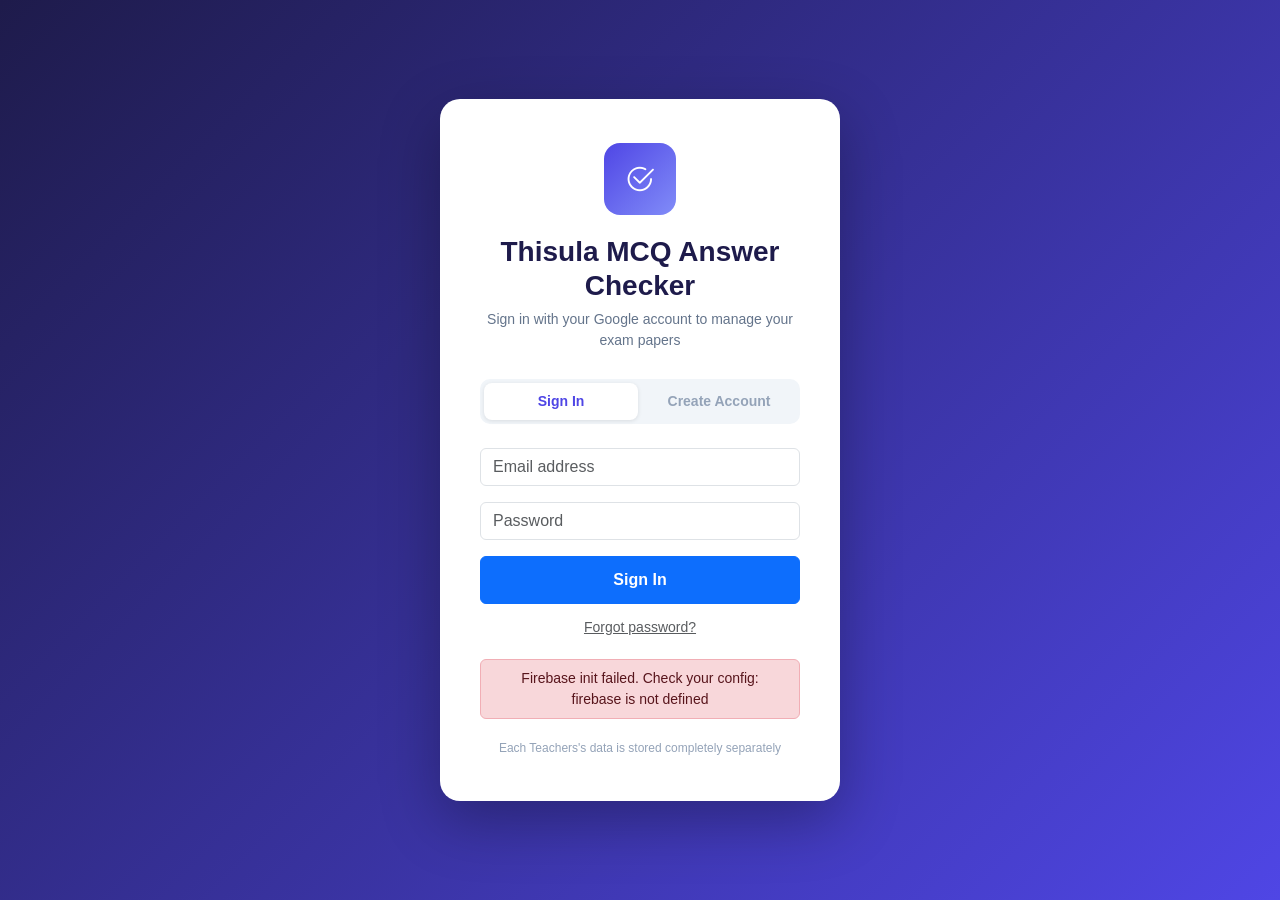
==== commit 61e66f1c: "multiple teachers can login" ====
--- a/index.html
+++ b/index.html
@@ -4,13 +4,108 @@
 <head>
     <meta charset="UTF-8">
     <meta name="viewport" content="width=device-width, initial-scale=1.0">
-    <title>MCQ Answer Checker</title>
+    <title>Thisula MCQ Answer Checker</title>
     <link href="https://cdn.jsdelivr.net/npm/bootstrap@5.3.0/dist/css/bootstrap.min.css" rel="stylesheet">
     <link href="https://cdn.jsdelivr.net/npm/bootstrap-icons@1.11.0/font/bootstrap-icons.css" rel="stylesheet">
     <style>
         body {
             background: #f1f5f9;
             font-family: 'Segoe UI', sans-serif;
+        }
+
+        /* ── Login page ── */
+        #login-screen {
+            position: fixed;
+            inset: 0;
+            background: linear-gradient(135deg, #1e1b4b, #4f46e5);
+            display: flex;
+            align-items: center;
+            justify-content: center;
+            z-index: 9999;
+        }
+
+        .login-card {
+            background: #fff;
+            border-radius: 20px;
+            padding: 44px 40px;
+            text-align: center;
+            max-width: 400px;
+            width: 90%;
+            box-shadow: 0 20px 60px rgba(0, 0, 0, .3);
+        }
+
+        .login-logo {
+            width: 72px;
+            height: 72px;
+            border-radius: 16px;
+            background: linear-gradient(135deg, #4f46e5, #818cf8);
+            display: flex;
+            align-items: center;
+            justify-content: center;
+            margin: 0 auto 20px;
+            font-size: 30px;
+            color: #fff;
+        }
+
+        .login-card h3 {
+            font-weight: 800;
+            color: #1e1b4b;
+            margin-bottom: 6px;
+        }
+
+        .login-card p {
+            color: #64748b;
+            font-size: 14px;
+            margin-bottom: 28px;
+        }
+
+        .btn-google {
+            display: flex;
+            align-items: center;
+            gap: 12px;
+            background: #fff;
+            border: 2px solid #e2e8f0;
+            border-radius: 12px;
+            padding: 12px 20px;
+            width: 100%;
+            justify-content: center;
+            font-weight: 600;
+            color: #1e293b;
+            font-size: 15px;
+            cursor: pointer;
+            transition: .2s;
+        }
+
+        .btn-google:hover {
+            background: #f8fafc;
+            border-color: #4f46e5;
+            color: #4f46e5;
+        }
+
+        .btn-google img {
+            width: 22px;
+            height: 22px;
+        }
+
+        .login-footer {
+            margin-top: 20px;
+            font-size: 12px;
+            color: #94a3b8;
+        }
+
+        /* ── Config notice ── */
+        #config-notice {
+            background: #fef3c7;
+            border: 2px solid #f59e0b;
+            border-radius: 12px;
+            padding: 14px 18px;
+            margin-bottom: 0;
+            font-size: 13px;
+        }
+
+        /* ── Main app ── */
+        #app-screen {
+            display: none;
         }
 
         .sidebar {
@@ -24,7 +119,7 @@
         }
 
         .sidebar .logo {
-            padding: 18px 16px;
+            padding: 16px;
             border-bottom: 1px solid rgba(255, 255, 255, .1);
         }
 
@@ -32,7 +127,7 @@
             color: #fff;
             margin: 0;
             font-weight: 700;
-            font-size: 15px;
+            font-size: 14px;
         }
 
         .sidebar .logo small {
@@ -40,8 +135,62 @@
             font-size: 11px;
         }
 
+        .user-pill {
+            margin: 10px 12px;
+            background: rgba(255, 255, 255, .07);
+            border-radius: 10px;
+            padding: 10px 12px;
+            display: flex;
+            align-items: center;
+            gap: 10px;
+        }
+
+        .user-pill img {
+            width: 34px;
+            height: 34px;
+            border-radius: 50%;
+            border: 2px solid #818cf8;
+            object-fit: cover;
+            flex-shrink: 0;
+        }
+
+        .user-pill .uname {
+            color: #fff;
+            font-size: 12px;
+            font-weight: 600;
+            max-width: 120px;
+            white-space: nowrap;
+            overflow: hidden;
+            text-overflow: ellipsis;
+        }
+
+        .user-pill .uemail {
+            color: #a5b4fc;
+            font-size: 10px;
+            max-width: 120px;
+            white-space: nowrap;
+            overflow: hidden;
+            text-overflow: ellipsis;
+        }
+
+        .btn-logout {
+            background: rgba(239, 68, 68, .15);
+            border: none;
+            color: #fca5a5;
+            border-radius: 6px;
+            padding: 3px 8px;
+            font-size: 11px;
+            cursor: pointer;
+            white-space: nowrap;
+        }
+
+        .btn-logout:hover {
+            background: rgba(239, 68, 68, .3);
+            color: #fff;
+        }
+
         .nav-sec {
-            padding: 8px 14px 3px;
+            padding: 7px 14px 2px;
             font-size: 9px;
             text-transform: uppercase;
             letter-spacing: 1px;
@@ -74,7 +223,7 @@
 
         .main {
             margin-left: 230px;
-            padding: 26px;
+            padding: 24px;
         }
 
         .page {
@@ -102,8 +251,8 @@
         }
 
         .paper-card:hover {
+            transform: translateY(-1px);
             box-shadow: 0 4px 16px rgba(79, 70, 229, .15);
-            transform: translateY(-1px);
         }
 
         .paper-card.ready {
@@ -133,10 +282,9 @@
             color: #fff;
         }
 
-        /* Checker grid (status panel) */
         .ans-btn {
-            width: 36px;
-            height: 36px;
+            width: 38px;
+            height: 38px;
             border-radius: 50%;
             border: 2px solid #cbd5e1;
             background: #fff;
@@ -198,7 +346,6 @@
             background: #fef2f2;
         }
 
-        /* Camera container */
         .cam-wrap {
             position: relative;
             border-radius: 12px;
@@ -210,7 +357,7 @@
         #videoEl {
             width: 100%;
             display: none;
-            max-height: 360px;
+            max-height: 340px;
             object-fit: cover;
             border-radius: 12px;
         }
@@ -225,7 +372,7 @@
         .cam-ph {
             background: #1e1b4b;
             border-radius: 12px;
-            height: 200px;
+            height: 190px;
             display: flex;
             flex-direction: column;
             align-items: center;
@@ -249,7 +396,6 @@
             display: none;
         }
 
-        /* Detection panel */
         #detect-panel {
             background: #f0fdf4;
             border: 1.5px solid #10b981;
@@ -283,6 +429,40 @@
             flex-shrink: 0;
         }
 
+        /* Loading overlay */
+        #loading {
+            position: fixed;
+            inset: 0;
+            background: rgba(30, 27, 75, .85);
+            display: flex;
+            flex-direction: column;
+            align-items: center;
+            justify-content: center;
+            z-index: 8888;
+            display: none;
+        }
+
+        #loading .spinner {
+            width: 48px;
+            height: 48px;
+            border: 4px solid rgba(255, 255, 255, .2);
+            border-top-color: #818cf8;
+            border-radius: 50%;
+            animation: spin .8s linear infinite;
+            margin-bottom: 14px;
+        }
+
+        #loading p {
+            color: #fff;
+            font-weight: 500;
+        }
+
+        @keyframes spin {
+            to {
+                transform: rotate(360deg)
+            }
+        }
+
         .toast-wrap {
             position: fixed;
             top: 16px;
@@ -324,7 +504,10 @@
             .sidebar .logo h5,
             .sidebar .logo small,
             .nav-item-side span,
-            .nav-sec {
+            .nav-sec,
+            .user-pill .uname,
+            .user-pill .uemail,
+            .btn-logout {
                 display: none;
             }
 
@@ -337,332 +520,530 @@
 </head>
 
 <body>
+
     <div class="toast-wrap" id="toastWrap"></div>
 
-    <!-- Sidebar -->
-    <div class="sidebar">
-        <div class="logo">
-            <h5><i class="bi bi-check2-circle me-2"></i>MCQ Checker</h5>
-            <small>Multi-Paper System</small>
-        </div>
-        <div class="mt-1">
-            <div class="nav-sec">Admin</div>
-            <div class="nav-item-side active" id="nav-papers" onclick="showPage('papers')"><i
-                    class="bi bi-folder-fill"></i><span>My Papers</span></div>
-            <div class="nav-item-side" id="nav-editor" onclick="showPage('editor')"><i
-                    class="bi bi-pencil-square"></i><span>Edit Paper</span></div>
-            <div class="nav-sec">Sheet</div>
-            <div class="nav-item-side" id="nav-sheet" onclick="showPage('sheet')"><i
-                    class="bi bi-file-earmark-ruled-fill"></i><span>Generate Sheet</span></div>
-            <div class="nav-sec">Exam</div>
-            <div class="nav-item-side" id="nav-checker" onclick="showPage('checker')"><i
-                    class="bi bi-camera-fill"></i><span>Check Answers</span></div>
-            <div class="nav-item-side" id="nav-results" onclick="showPage('results')"><i
-                    class="bi bi-bar-chart-fill"></i><span>Results</span></div>
+    <!-- Loading overlay -->
+    <div id="loading">
+        <div class="spinner"></div>
+        <p id="loading-msg">Loading...</p>
+    </div>
+
+    <!-- ══════════ LOGIN SCREEN ══════════ -->
+    <div id="login-screen">
+        <div class="login-card">
+            <div class="login-logo"><i class="bi bi-check2-circle"></i></div>
+            <h3>Thisula MCQ Answer Checker</h3>
+            <p>Sign in with your Google account to manage your exam papers</p>
+
+
+            <!-- Tab toggle -->
+            <div class="d-flex mb-4" style="background:#f1f5f9;border-radius:10px;padding:4px;gap:4px;">
+                <button id="tab-login" onclick="switchTab('login')"
+                    style="flex:1;border:none;border-radius:8px;padding:8px;background:#fff;font-weight:700;font-size:14px;color:#4f46e5;box-shadow:0 1px 4px rgba(0,0,0,.1);cursor:pointer;">Sign
+                    In</button>
+                <button id="tab-register" onclick="switchTab('register')"
+                    style="flex:1;border:none;border-radius:8px;padding:8px;background:transparent;font-weight:600;font-size:14px;color:#94a3b8;cursor:pointer;">Create
+                    Account</button>
+            </div>
+
+            <div id="form-login">
+                <input id="li-email" type="email" class="form-control mb-3" placeholder="Email address">
+                <input id="li-pass" type="password" class="form-control mb-3" placeholder="Password">
+                <button class="btn btn-primary w-100 mb-2" style="padding:11px;font-weight:700;"
+                    onclick="doLogin()">Sign In</button>
+                <button class="btn btn-link btn-sm w-100 text-muted" onclick="doReset()">Forgot password?</button>
+            </div>
+
+            <div id="form-register" style="display:none;">
+                <input id="reg-name" type="text" class="form-control mb-3" placeholder="Your name">
+                <input id="reg-email" type="email" class="form-control mb-3" placeholder="Email address">
+                <input id="reg-pass" type="password" class="form-control mb-3" placeholder="Password (min 6 chars)">
+                <button class="btn btn-success w-100" style="padding:11px;font-weight:700;"
+                    onclick="doRegister()">Create Account</button>
+            </div>
+
+            <div id="login-error" class="alert alert-danger mt-3 py-2 small" style="display:none;"></div>
+            <div class="login-footer">Each Teachers's data is stored completely separately</div>
         </div>
     </div>
 
-    <div class="main">
-
-        <!-- PAPERS -->
-        <div class="page active" id="page-papers">
-            <div class="d-flex align-items-center justify-content-between mb-4 flex-wrap gap-2">
-                <div>
-                    <h4 class="fw-bold mb-1">My Papers</h4>
-                    <p class="text-muted mb-0">Manage all exam papers</p>
+    <!-- ══════════ MAIN APP ══════════ -->
+    <div id="app-screen">
+        <!-- Sidebar -->
+        <div class="sidebar">
+            <div class="logo">
+                <h5><i class="bi bi-check2-circle me-2"></i>Thisula MCQ Checker</h5>
+            </div>
+            <!-- User info -->
+            <div class="user-pill">
+                <img id="user-avatar" src="" alt="">
+                <div style="flex:1;overflow:hidden;">
+                    <div class="uname" id="user-name">—</div>
+                    <div class="uemail" id="user-email">—</div>
                 </div>
-                <button class="btn btn-primary" onclick="openNewPaper()"><i class="bi bi-plus-lg me-2"></i>New
-                    Paper</button>
+                <button class="btn-logout" onclick="signOut()"><i class="bi bi-box-arrow-right"></i></button>
             </div>
-            <div id="papers-list" class="row g-3"></div>
-        </div>
-
-        <!-- EDITOR -->
-        <div class="page" id="page-editor">
-            <div class="d-flex align-items-center gap-3 mb-4 flex-wrap">
-                <button class="btn btn-outline-secondary btn-sm" onclick="showPage('papers')"><i
-                        class="bi bi-arrow-left"></i></button>
-                <div>
-                    <h4 class="fw-bold mb-0" id="editor-heading">Edit Paper</h4><small class="text-muted"
-                        id="editor-sub"></small>
-                </div>
-                <div class="ms-auto"><button class="btn btn-success" onclick="savePaper()"><i
-                            class="bi bi-floppy-fill me-1"></i>Save Paper</button></div>
-            </div>
-            <div class="row g-4">
-                <div class="col-md-4">
-                    <div class="card-box">
-                        <h6 class="fw-bold mb-3"><i class="bi bi-sliders me-2 text-primary"></i>Settings</h6>
-                        <label class="form-label small fw-semibold">Paper Title</label>
-                        <input id="e-title" class="form-control mb-3" placeholder="e.g. Biology Paper 1">
-                        <label class="form-label small fw-semibold">Subject</label>
-                        <input id="e-subject" class="form-control mb-3" placeholder="e.g. Science">
-                        <label class="form-label small fw-semibold">Number of Questions</label>
-                        <div class="input-group mb-3">
-                            <input id="e-count" type="number" class="form-control" value="10" min="1" max="100">
-                            <button class="btn btn-primary" onclick="generateEditorGrid()"><i
-                                    class="bi bi-arrow-clockwise"></i></button>
-                        </div>
-                        <label class="form-label small fw-semibold">Options per Question</label>
-                        <select id="e-opts" class="form-select mb-3">
-                            <option value="4" selected>4 options (A B C D)</option>
-                            <option value="5">5 options (A B C D E)</option>
-                        </select>
-                        <label class="form-label small fw-semibold">Sheet Layout Columns</label>
-                        <select id="e-cols" class="form-select mb-3">
-                            <option value="2" selected>2 Columns</option>
-                            <option value="3">3 Columns</option>
-                        </select>
-                        <hr>
-                        <button class="btn btn-outline-secondary w-100 mb-2" onclick="bulkSetAll('A')">Set All →
-                            A</button>
-                        <button class="btn btn-outline-secondary w-100 mb-2" onclick="bulkClear()">Clear All</button>
-                        <button class="btn btn-outline-danger w-100" onclick="deletePaper()"><i
-                                class="bi bi-trash me-1"></i>Delete</button>
-                    </div>
-                </div>
-                <div class="col-md-8">
-                    <div class="card-box">
-                        <div class="d-flex justify-content-between align-items-center mb-3">
-                            <h6 class="fw-bold mb-0"><i class="bi bi-list-ol me-2 text-primary"></i>Answer Key</h6>
-                            <span class="badge bg-secondary" id="e-progress">0 / 0</span>
-                        </div>
-                        <div id="editor-grid" style="max-height:500px;overflow-y:auto;"></div>
-                    </div>
-                </div>
+            <div>
+                <div class="nav-sec">Teacher</div>
+                <div class="nav-item-side active" id="nav-papers" onclick="showPage('papers')"><i
+                        class="bi bi-folder-fill"></i><span>My Papers</span></div>
+                <div class="nav-item-side" id="nav-editor" onclick="showPage('editor')"><i
+                        class="bi bi-pencil-square"></i><span>Edit Paper</span></div>
+                <div class="nav-sec">Sheet</div>
+                <div class="nav-item-side" id="nav-sheet" onclick="showPage('sheet')"><i
+                        class="bi bi-file-earmark-ruled-fill"></i><span>Generate Sheet</span></div>
+                <div class="nav-sec">Exam</div>
+                <div class="nav-item-side" id="nav-checker" onclick="showPage('checker')"><i
+                        class="bi bi-camera-fill"></i><span>Check Answers</span></div>
+                <div class="nav-item-side" id="nav-results" onclick="showPage('results')"><i
+                        class="bi bi-bar-chart-fill"></i><span>Results</span></div>
             </div>
         </div>
 
-        <!-- GENERATE SHEET -->
-        <div class="page" id="page-sheet">
-            <div class="d-flex align-items-center justify-content-between mb-4 flex-wrap gap-2">
-                <div>
-                    <h4 class="fw-bold mb-1">Generate Answer Sheet</h4>
-                    <p class="text-muted mb-0">Printable MCQ answer sheets</p>
+        <div class="main">
+            <!-- PAPERS -->
+            <div class="page active" id="page-papers">
+                <div class="d-flex align-items-center justify-content-between mb-4 flex-wrap gap-2">
+                    <div>
+                        <h4 class="fw-bold mb-1">My Papers</h4>
+                        <p class="text-muted mb-0">Your personal exam papers</p>
+                    </div>
+                    <button class="btn btn-primary" onclick="openNewPaper()"><i class="bi bi-plus-lg me-2"></i>New
+                        Paper</button>
                 </div>
-                <div class="d-flex gap-2">
-                    <button class="btn btn-outline-primary" onclick="buildSheet()"><i
-                            class="bi bi-arrow-clockwise me-1"></i>Refresh</button>
-                    <button class="btn btn-success" onclick="printSheet()"><i
-                            class="bi bi-printer-fill me-1"></i>Print</button>
+                <div id="papers-list" class="row g-3"></div>
+            </div>
+
+            <!-- EDITOR -->
+            <div class="page" id="page-editor">
+                <div class="d-flex align-items-center gap-3 mb-4 flex-wrap">
+                    <button class="btn btn-outline-secondary btn-sm" onclick="showPage('papers')"><i
+                            class="bi bi-arrow-left"></i></button>
+                    <div>
+                        <h4 class="fw-bold mb-0" id="editor-heading">Edit Paper</h4><small class="text-muted"
+                            id="editor-sub"></small>
+                    </div>
+                    <div class="ms-auto"><button class="btn btn-success" onclick="savePaper()"><i
+                                class="bi bi-floppy-fill me-1"></i>Save Paper</button></div>
                 </div>
-            </div>
-            <div class="row g-4">
-                <div class="col-lg-3">
-                    <div class="card-box">
-                        <h6 class="fw-bold mb-3"><i class="bi bi-sliders me-2 text-primary"></i>Options</h6>
-                        <label class="form-label small fw-semibold">Load from Paper</label>
-                        <select id="sh-paper-sel" class="form-select mb-3" onchange="loadSheetFromPaper()">
-                            <option value="">— Custom —</option>
-                        </select>
-                        <label class="form-label small fw-semibold">Title</label>
-                        <input id="sh-title" class="form-control mb-3" value="MCQ Examination">
-                        <label class="form-label small fw-semibold">Subject</label>
-                        <input id="sh-subject" class="form-control mb-3" placeholder="Subject">
-                        <label class="form-label small fw-semibold">Questions</label>
-                        <input id="sh-count" type="number" class="form-control mb-3" value="40" min="5" max="100">
-                        <label class="form-label small fw-semibold">Options</label>
-                        <select id="sh-opts" class="form-select mb-3">
-                            <option value="4" selected>A B C D</option>
-                            <option value="5">A B C D E</option>
-                        </select>
-                        <label class="form-label small fw-semibold">Columns</label>
-                        <select id="sh-cols" class="form-select mb-3">
-                            <option value="2" selected>2 Columns</option>
-                            <option value="3">3 Columns</option>
-                        </select>
-                        <label class="form-label small fw-semibold">School</label>
-                        <input id="sh-school" class="form-control mb-3" placeholder="Optional">
-                        <label class="form-label small fw-semibold">Duration</label>
-                        <input id="sh-duration" class="form-control mb-3" placeholder="e.g. 1 Hour">
-                        <div class="form-check mb-3">
-                            <input class="form-check-input" type="checkbox" id="sh-show-key" onchange="buildSheet()">
-                            <label class="form-check-label small" for="sh-show-key">Teacher copy (show key)</label>
-                        </div>
-                        <button class="btn btn-primary w-100" onclick="buildSheet()"><i
-                                class="bi bi-eye me-1"></i>Preview</button>
-                    </div>
-                </div>
-                <div class="col-lg-9">
-                    <div class="card-box p-3">
-                        <div class="d-flex align-items-center justify-content-between mb-3">
-                            <h6 class="fw-bold mb-0"><i class="bi bi-eye me-2 text-primary"></i>Preview</h6>
-                            <span class="badge bg-info text-dark">Print size may vary by browser</span>
-                        </div>
-                        <div id="sheet-preview-wrap"
-                            style="max-height:680px;overflow-y:auto;border-radius:10px;border:1px solid #e2e8f0;"></div>
-                    </div>
-                </div>
-            </div>
-        </div>
-
-        <!-- CHECKER -->
-        <div class="page" id="page-checker">
-            <h4 class="fw-bold mb-1">Check Answer Sheet</h4>
-            <p class="text-muted mb-3">Snap the answer sheet → draw around the grid → auto-detect answers</p>
-
-            <!-- Paper selector -->
-            <div class="card-box mb-3">
-                <div class="d-flex align-items-center gap-3 flex-wrap">
-                    <label class="fw-semibold small mb-0">Paper:</label>
-                    <select id="chk-paper-sel" class="form-select" style="max-width:260px;"
-                        onchange="loadCheckerPaper()">
-                        <option value="">-- Choose a paper --</option>
-                    </select>
-                    <span class="badge bg-primary d-none" id="chk-paper-info"></span>
-                    <div class="ms-auto d-flex gap-2 align-items-center">
-                        <label class="small mb-0">Sheet cols:</label>
-                        <select id="chk-cols" class="form-select form-select-sm" style="width:110px;">
-                            <option value="2" selected>2 cols</option>
-                            <option value="3">3 cols</option>
-                        </select>
-                    </div>
-                </div>
-            </div>
-
-            <div class="row g-3">
-                <!-- Camera column -->
-                <div class="col-lg-6">
-                    <div class="card-box">
-                        <!-- Step indicator -->
-                        <div class="d-flex gap-2 mb-3 flex-wrap" id="step-indicator">
-                            <span class="badge bg-primary" id="step1-badge">1. Snap</span>
-                            <span class="text-muted">→</span>
-                            <span class="badge bg-secondary" id="step2-badge">2. Draw Grid</span>
-                            <span class="text-muted">→</span>
-                            <span class="badge bg-secondary" id="step3-badge">3. Auto Detect</span>
-                            <span class="text-muted">→</span>
-                            <span class="badge bg-secondary" id="step4-badge">4. Check & Save</span>
-                        </div>
-
-                        <!-- Camera/snapshot area -->
-                        <div class="cam-wrap" id="cam-wrap">
-                            <div id="cam-ph" class="cam-ph">
-                                <i class="bi bi-camera-video-off" style="font-size:2rem;"></i>
-                                <span>Camera not started</span>
-                                <small>Click "Start Camera" below</small>
+                <div class="row g-4">
+                    <div class="col-md-4">
+                        <div class="card-box">
+                            <h6 class="fw-bold mb-3"><i class="bi bi-sliders me-2 text-primary"></i>Settings</h6>
+                            <label class="form-label small fw-semibold">Paper Title</label>
+                            <input id="e-title" class="form-control mb-3" placeholder="e.g. Biology Paper 1">
+                            <label class="form-label small fw-semibold">Subject</label>
+                            <input id="e-subject" class="form-control mb-3" placeholder="e.g. Science">
+                            <label class="form-label small fw-semibold">Number of Questions</label>
+                            <div class="input-group mb-3">
+                                <input id="e-count" type="number" class="form-control" value="10" min="1" max="100">
+                                <button class="btn btn-primary" onclick="generateEditorGrid()"><i
+                                        class="bi bi-arrow-clockwise"></i></button>
                             </div>
-                            <video id="videoEl" autoplay playsinline muted></video>
-                            <canvas id="canvasEl"></canvas>
-                            <div class="cam-hint" id="cam-hint"></div>
-                        </div>
-
-                        <!-- Camera controls -->
-                        <div class="d-flex gap-2 mt-2 flex-wrap">
-                            <button id="btn-cam" class="btn btn-primary" onclick="toggleCamera()">
-                                <i class="bi bi-camera-video me-1"></i>Start Camera
-                            </button>
-                            <button id="btn-snap" class="btn btn-outline-secondary d-none" onclick="takeSnapshot()">
-                                <i class="bi bi-camera-fill me-1"></i>Snapshot
-                            </button>
-                            <button id="btn-draw" class="btn btn-outline-info d-none" onclick="toggleDrawMode()">
-                                <i class="bi bi-bounding-box me-1"></i>Select Grid
-                            </button>
-                            <button id="btn-retake" class="btn btn-outline-warning d-none" onclick="retakeSnapshot()">
-                                <i class="bi bi-arrow-counterclockwise me-1"></i>Retake
-                            </button>
-                        </div>
-
-                        <!-- Detection result panel -->
-                        <div id="detect-panel" class="mt-3">
-                            <div class="d-flex align-items-center justify-content-between mb-2">
-                                <strong class="small"><i class="bi bi-cpu me-1"></i>Auto-Detection Result</strong>
-                                <div class="d-flex align-items-center gap-2">
-                                    <label class="small mb-0">Sensitivity</label>
-                                    <input type="range" id="det-thresh" min="50" max="220" value="128"
-                                        style="width:80px;"
-                                        oninput="document.getElementById('thresh-val').textContent=this.value">
-                                    <span id="thresh-val" class="badge bg-secondary">128</span>
-                                    <button class="btn btn-sm btn-outline-primary"
-                                        onclick="runAutoDetect()">Re-detect</button>
-                                </div>
-                            </div>
-                            <div class="row g-2 text-center" id="detect-stats"></div>
-                            <small class="text-muted d-block mt-2">
-                                <i class="bi bi-info-circle me-1"></i>Click any bubble on the image above to manually
-                                fix it. Grid below also works.
-                            </small>
-                        </div>
-
-                        <!-- Legend -->
-                        <div class="mt-3 d-flex gap-3 flex-wrap small border-top pt-2">
-                            <span><span
-                                    style="display:inline-block;width:12px;height:12px;border-radius:50%;background:#4f46e5;"></span>
-                                Selected</span>
-                            <span><span
-                                    style="display:inline-block;width:12px;height:12px;border-radius:50%;background:#10b981;"></span>
-                                Correct</span>
-                            <span><span
-                                    style="display:inline-block;width:12px;height:12px;border-radius:50%;background:#ef4444;"></span>
-                                Wrong</span>
-                            <span><span
-                                    style="display:inline-block;width:12px;height:12px;border-radius:50%;background:#f59e0b;"></span>
-                                Missed</span>
+                            <label class="form-label small fw-semibold">Options per Question</label>
+                            <select id="e-opts" class="form-select mb-3">
+                                <option value="4" selected>4 options (A B C D)</option>
+                                <option value="5">5 options (A B C D E)</option>
+                            </select>
+                            <label class="form-label small fw-semibold">Sheet Layout Columns</label>
+                            <select id="e-cols" class="form-select mb-3">
+                                <option value="2" selected>2 Columns</option>
+                                <option value="3">3 Columns</option>
+                            </select>
+                            <hr>
+                            <button class="btn btn-outline-secondary w-100 mb-2" onclick="bulkSetAll('A')">Set All →
+                                A</button>
+                            <button class="btn btn-outline-secondary w-100 mb-2" onclick="bulkClear()">Clear
+                                All</button>
+                            <button class="btn btn-outline-danger w-100" onclick="deletePaper()"><i
+                                    class="bi bi-trash me-1"></i>Delete</button>
                         </div>
                     </div>
-                </div>
-
-                <!-- Answer grid column -->
-                <div class="col-lg-6">
-                    <div class="card-box d-flex flex-column" style="height:100%;">
-                        <div class="d-flex align-items-center justify-content-between mb-3 flex-wrap gap-2">
-                            <h6 class="fw-bold mb-0"><i class="bi bi-list-check me-2 text-primary"></i>Answers
-                                <span class="badge bg-secondary ms-1" id="ans-count">0/0</span>
-                            </h6>
-                            <div class="d-flex gap-2">
-                                <input id="inp-student" class="form-control form-control-sm" placeholder="Student name"
-                                    style="width:140px;">
-                                <button class="btn btn-sm btn-outline-secondary" onclick="resetChecker()">Reset</button>
+                    <div class="col-md-8">
+                        <div class="card-box">
+                            <div class="d-flex justify-content-between align-items-center mb-3">
+                                <h6 class="fw-bold mb-0"><i class="bi bi-list-ol me-2 text-primary"></i>Answer Key</h6>
+                                <span class="badge bg-secondary" id="e-progress">0 / 0</span>
                             </div>
-                        </div>
-                        <div id="checker-grid" style="flex:1;overflow-y:auto;max-height:360px;"></div>
-                        <div class="d-flex gap-2 mt-3">
-                            <button class="btn btn-primary flex-grow-1" onclick="checkAnswers()">
-                                <i class="bi bi-check2-all me-2"></i>Check All
-                            </button>
-                            <button class="btn btn-success" onclick="saveResult()">
-                                <i class="bi bi-save me-2"></i>Save
-                            </button>
+                            <div id="editor-grid" style="max-height:500px;overflow-y:auto;"></div>
                         </div>
                     </div>
                 </div>
             </div>
-        </div>
-
-        <!-- RESULTS -->
-        <div class="page" id="page-results">
-            <div class="d-flex align-items-center justify-content-between mb-3 flex-wrap gap-2">
-                <div>
-                    <h4 class="fw-bold mb-1">Results History</h4>
-                    <p class="text-muted mb-0">All saved results</p>
+
+            <!-- GENERATE SHEET -->
+            <div class="page" id="page-sheet">
+                <div class="d-flex align-items-center justify-content-between mb-4 flex-wrap gap-2">
+                    <div>
+                        <h4 class="fw-bold mb-1">Generate Answer Sheet</h4>
+                        <p class="text-muted mb-0">Printable MCQ answer sheets</p>
+                    </div>
+                    <div class="d-flex gap-2">
+                        <button class="btn btn-outline-primary" onclick="buildSheet()"><i
+                                class="bi bi-arrow-clockwise me-1"></i>Refresh</button>
+                        <button class="btn btn-success" onclick="printSheet()"><i
+                                class="bi bi-printer-fill me-1"></i>Print</button>
+                    </div>
                 </div>
-                <div class="d-flex gap-2">
-                    <select id="res-filter" class="form-select form-select-sm" style="width:200px;"
-                        onchange="buildResults()">
-                        <option value="">All Papers</option>
-                    </select>
-                    <button class="btn btn-outline-danger btn-sm" onclick="clearResults()"><i
-                            class="bi bi-trash me-1"></i>Clear</button>
+                <div class="row g-4">
+                    <div class="col-lg-3">
+                        <div class="card-box">
+                            <h6 class="fw-bold mb-3"><i class="bi bi-sliders me-2 text-primary"></i>Options</h6>
+                            <label class="form-label small fw-semibold">Load from Paper</label>
+                            <select id="sh-paper-sel" class="form-select mb-3" onchange="loadSheetFromPaper()">
+                                <option value="">— Custom —</option>
+                            </select>
+                            <label class="form-label small fw-semibold">Title</label>
+                            <input id="sh-title" class="form-control mb-3" value="MCQ Examination">
+                            <label class="form-label small fw-semibold">Subject</label>
+                            <input id="sh-subject" class="form-control mb-3" placeholder="Subject">
+                            <label class="form-label small fw-semibold">Questions</label>
+                            <input id="sh-count" type="number" class="form-control mb-3" value="40" min="5" max="100">
+                            <label class="form-label small fw-semibold">Options</label>
+                            <select id="sh-opts" class="form-select mb-3">
+                                <option value="4" selected>A B C D</option>
+                                <option value="5">A B C D E</option>
+                            </select>
+                            <label class="form-label small fw-semibold">Columns</label>
+                            <select id="sh-cols" class="form-select mb-3">
+                                <option value="2" selected>2 Columns</option>
+                                <option value="3">3 Columns</option>
+                            </select>
+                            <label class="form-label small fw-semibold">School</label>
+                            <input id="sh-school" class="form-control mb-3" placeholder="Optional">
+                            <label class="form-label small fw-semibold">Duration</label>
+                            <input id="sh-duration" class="form-control mb-3" placeholder="e.g. 1 Hour">
+                            <div class="form-check mb-3">
+                                <input class="form-check-input" type="checkbox" id="sh-show-key"
+                                    onchange="buildSheet()">
+                                <label class="form-check-label small" for="sh-show-key">Teacher copy (show key)</label>
+                            </div>
+                            <button class="btn btn-primary w-100" onclick="buildSheet()"><i
+                                    class="bi bi-eye me-1"></i>Preview</button>
+                        </div>
+                    </div>
+                    <div class="col-lg-9">
+                        <div class="card-box p-3">
+                            <div class="d-flex align-items-center justify-content-between mb-3">
+                                <h6 class="fw-bold mb-0"><i class="bi bi-eye me-2 text-primary"></i>Preview</h6>
+                                <span class="badge bg-info text-dark">Print size may vary by browser</span>
+                            </div>
+                            <div id="sheet-preview-wrap"
+                                style="max-height:680px;overflow-y:auto;border-radius:10px;border:1px solid #e2e8f0;">
+                            </div>
+                        </div>
+                    </div>
                 </div>
             </div>
-            <div id="results-list"></div>
-        </div>
-    </div>
+
+            <!-- CHECKER -->
+            <div class="page" id="page-checker">
+                <h4 class="fw-bold mb-1">Check Answer Sheet</h4>
+                <p class="text-muted mb-3">Snap sheet → draw grid area → auto-detect answers</p>
+                <div class="card-box mb-3">
+                    <div class="d-flex align-items-center gap-3 flex-wrap">
+                        <label class="fw-semibold small mb-0">Paper:</label>
+                        <select id="chk-paper-sel" class="form-select" style="max-width:260px;"
+                            onchange="loadCheckerPaper()">
+                            <option value="">-- Choose a paper --</option>
+                        </select>
+                        <span class="badge bg-primary d-none" id="chk-paper-info"></span>
+                        <div class="ms-auto d-flex gap-2 align-items-center">
+                            <label class="small mb-0">Cols:</label>
+                            <select id="chk-cols" class="form-select form-select-sm" style="width:100px;">
+                                <option value="2" selected>2 cols</option>
+                                <option value="3">3 cols</option>
+                            </select>
+                        </div>
+                    </div>
+                </div>
+                <div class="row g-3">
+                    <div class="col-lg-6">
+                        <div class="card-box">
+                            <div class="d-flex gap-2 mb-3 flex-wrap" id="step-indicator">
+                                <span class="badge bg-primary" id="step1-badge">1. Snap</span>
+                                <span class="text-muted">→</span>
+                                <span class="badge bg-secondary" id="step2-badge">2. Draw Grid</span>
+                                <span class="text-muted">→</span>
+                                <span class="badge bg-secondary" id="step3-badge">3. Auto Detect</span>
+                                <span class="text-muted">→</span>
+                                <span class="badge bg-secondary" id="step4-badge">4. Check & Save</span>
+                            </div>
+                            <div class="cam-wrap" id="cam-wrap">
+                                <div id="cam-ph" class="cam-ph"><i class="bi bi-camera-video-off"
+                                        style="font-size:2rem;"></i><span>Camera not started</span></div>
+                                <video id="videoEl" autoplay playsinline muted></video>
+                                <canvas id="canvasEl"></canvas>
+                                <div class="cam-hint" id="cam-hint"></div>
+                            </div>
+                            <div class="d-flex gap-2 mt-2 flex-wrap">
+                                <button id="btn-cam" class="btn btn-primary" onclick="toggleCamera()"><i
+                                        class="bi bi-camera-video me-1"></i>Start Camera</button>
+                                <button id="btn-snap" class="btn btn-outline-secondary d-none"
+                                    onclick="takeSnapshot()"><i class="bi bi-camera-fill me-1"></i>Snapshot</button>
+                                <button id="btn-draw" class="btn btn-outline-info d-none" onclick="toggleDrawMode()"><i
+                                        class="bi bi-bounding-box me-1"></i>Select Grid</button>
+                                <button id="btn-retake" class="btn btn-outline-warning d-none"
+                                    onclick="retakeSnapshot()"><i
+                                        class="bi bi-arrow-counterclockwise me-1"></i>Retake</button>
+                            </div>
+                            <div id="detect-panel" class="mt-3">
+                                <div class="d-flex align-items-center justify-content-between mb-2 flex-wrap gap-2">
+                                    <strong class="small"><i class="bi bi-cpu me-1"></i>Auto-Detection</strong>
+                                    <div class="d-flex align-items-center gap-2">
+                                        <label class="small mb-0">Sensitivity</label>
+                                        <input type="range" id="det-thresh" min="50" max="220" value="128"
+                                            style="width:70px;"
+                                            oninput="document.getElementById('thresh-val').textContent=this.value">
+                                        <span id="thresh-val" class="badge bg-secondary">128</span>
+                                        <button class="btn btn-sm btn-outline-primary"
+                                            onclick="runAutoDetect()">Re-detect</button>
+                                    </div>
+                                </div>
+                                <div class="row g-2 text-center" id="detect-stats"></div>
+                                <small class="text-muted d-block mt-2"><i class="bi bi-info-circle me-1"></i>Click
+                                    bubbles on the image to manually fix errors.</small>
+                            </div>
+                            <div class="mt-3 d-flex gap-3 flex-wrap small border-top pt-2">
+                                <span><span
+                                        style="display:inline-block;width:12px;height:12px;border-radius:50%;background:#4f46e5;"></span>
+                                    Selected</span>
+                                <span><span
+                                        style="display:inline-block;width:12px;height:12px;border-radius:50%;background:#10b981;"></span>
+                                    Correct</span>
+                                <span><span
+                                        style="display:inline-block;width:12px;height:12px;border-radius:50%;background:#ef4444;"></span>
+                                    Wrong</span>
+                                <span><span
+                                        style="display:inline-block;width:12px;height:12px;border-radius:50%;background:#f59e0b;"></span>
+                                    Missed</span>
+                            </div>
+                        </div>
+                    </div>
+                    <div class="col-lg-6">
+                        <div class="card-box d-flex flex-column">
+                            <div class="d-flex align-items-center justify-content-between mb-3 flex-wrap gap-2">
+                                <h6 class="fw-bold mb-0"><i class="bi bi-list-check me-2 text-primary"></i>Answers <span
+                                        class="badge bg-secondary ms-1" id="ans-count">0/0</span></h6>
+                                <div class="d-flex gap-2">
+                                    <input id="inp-student" class="form-control form-control-sm"
+                                        placeholder="Student name" style="width:140px;">
+                                    <button class="btn btn-sm btn-outline-secondary"
+                                        onclick="resetChecker()">Reset</button>
+                                </div>
+                            </div>
+                            <div id="checker-grid" style="flex:1;overflow-y:auto;max-height:360px;"></div>
+                            <div class="d-flex gap-2 mt-3">
+                                <button class="btn btn-primary flex-grow-1" onclick="checkAnswers()"><i
+                                        class="bi bi-check2-all me-2"></i>Check All</button>
+                                <button class="btn btn-success" onclick="saveResult()"><i
+                                        class="bi bi-save me-2"></i>Save</button>
+                            </div>
+                        </div>
+                    </div>
+                </div>
+            </div>
+
+            <!-- RESULTS -->
+            <div class="page" id="page-results">
+                <div class="d-flex align-items-center justify-content-between mb-3 flex-wrap gap-2">
+                    <div>
+                        <h4 class="fw-bold mb-1">Results History</h4>
+                        <p class="text-muted mb-0">Your saved results</p>
+                    </div>
+                    <div class="d-flex gap-2">
+                        <select id="res-filter" class="form-select form-select-sm" style="width:200px;"
+                            onchange="buildResults()">
+                            <option value="">All Papers</option>
+                        </select>
+                        <button class="btn btn-outline-danger btn-sm" onclick="clearResults()"><i
+                                class="bi bi-trash me-1"></i>Clear All</button>
+                    </div>
+                </div>
+                <div id="results-list"></div>
+            </div>
+        </div><!-- /main -->
+    </div><!-- /app-screen -->
+
+    <!-- Firebase SDKs -->
+    <script src="https://www.gstatic.com/firebasejs/10.7.1/firebase-app-compat.js"></script>
+    <script src="https://www.gstatic.com/firebasejs/10.7.1/firebase-auth-compat.js"></script>
+    <script src="https://www.gstatic.com/firebasejs/10.7.1/firebase-firestore-compat.js"></script>
 
     <script>
-        // ── Constants & State ──────────────────────────────────────────────────
+        // ══════════════════════════════════════════════════════════════════════
+        //  🔥 FIREBASE CONFIG — Replace with your own project's credentials
+        //  Get this from: Firebase Console → Project Settings → Your Apps → SDK setup
+        // ══════════════════════════════════════════════════════════════════════
+        const firebaseConfig = {
+            apiKey: "AIzaSyDXXoxUHfLZHn_NEr7QDjQt0-7pI2XLBI0",
+            authDomain: "mcq-mark-40623.firebaseapp.com",
+            projectId: "mcq-mark-40623",
+            storageBucket: "mcq-mark-40623.firebasestorage.app",
+            messagingSenderId: "149101086740",
+            appId: "1:149101086740:web:ff5fc359b28c686e433f01"
+        }
+        // ══════════════════════════════════════════════════════════════════════
+
+        let app, auth, db, currentUser = null;
+
+        // Try to init Firebase
+        try {
+            app = firebase.initializeApp(firebaseConfig);
+            auth = firebase.auth();
+            db = firebase.firestore();
+
+            // Listen for auth state
+            auth.onAuthStateChanged(user => {
+                if (user) {
+                    currentUser = user;
+                    onUserLoggedIn(user);
+                } else {
+                    currentUser = null;
+                    showLoginScreen();
+                }
+            });
+        } catch (e) {
+            showLoginError('Firebase init failed. Check your config: ' + e.message);
+        }
+
+        // ── Auth ───────────────────────────────────────────────────────────────
+        function switchTab(tab) {
+            const isLogin = tab === 'login';
+            document.getElementById('form-login').style.display = isLogin ? 'block' : 'none';
+            document.getElementById('form-register').style.display = isLogin ? 'none' : 'block';
+            document.getElementById('tab-login').style.cssText += isLogin
+                ? ';background:#fff;color:#4f46e5;box-shadow:0 1px 4px rgba(0,0,0,.1);font-weight:700;'
+                : ';background:transparent;color:#94a3b8;box-shadow:none;font-weight:600;';
+            document.getElementById('tab-register').style.cssText += isLogin
+                ? ';background:transparent;color:#94a3b8;box-shadow:none;font-weight:600;'
+                : ';background:#fff;color:#4f46e5;box-shadow:0 1px 4px rgba(0,0,0,.1);font-weight:700;';
+            clearLoginError();
+        }
+
+        async function doLogin() {
+            const email = document.getElementById('li-email').value.trim();
+            const pass = document.getElementById('li-pass').value;
+            if (!email || !pass) { showLoginError('Please enter email and password.'); return; }
+            showLoading('Signing in…');
+            try {
+                await auth.signInWithEmailAndPassword(email, pass);
+            } catch (e) {
+                hideLoading();
+                showLoginError(friendlyAuthError(e.code));
+            }
+        }
+
+        async function doRegister() {
+            const name = document.getElementById('reg-name').value.trim();
+            const email = document.getElementById('reg-email').value.trim();
+            const pass = document.getElementById('reg-pass').value;
+            if (!name) { showLoginError('Please enter your name.'); return; }
+            if (!email) { showLoginError('Please enter your email.'); return; }
+            if (pass.length < 6) { showLoginError('Password must be at least 6 characters.'); return; }
+            showLoading('Creating account…');
+            try {
+                const cred = await auth.createUserWithEmailAndPassword(email, pass);
+                await cred.user.updateProfile({ displayName: name });
+            } catch (e) {
+                hideLoading();
+                showLoginError(friendlyAuthError(e.code));
+            }
+        }
+
+        async function doReset() {
+            const email = document.getElementById('li-email').value.trim();
+            if (!email) { showLoginError('Enter your email address first, then click Forgot password.'); return; }
+            try {
+                await auth.sendPasswordResetEmail(email);
+                showLoginError('✅ Password reset email sent! Check your inbox.');
+                document.getElementById('login-error').className = 'alert alert-success mt-3 py-2 small';
+            } catch (e) { showLoginError(friendlyAuthError(e.code)); }
+        }
+
+        function friendlyAuthError(code) {
+            const map = {
+                'auth/user-not-found': 'No account found with this email.',
+                'auth/wrong-password': 'Incorrect password. Try again.',
+                'auth/invalid-email': 'Please enter a valid email address.',
+                'auth/email-already-in-use': 'This email is already registered. Please sign in.',
+                'auth/weak-password': 'Password is too weak. Use at least 6 characters.',
+                'auth/too-many-requests': 'Too many attempts. Please wait a moment and try again.',
+                'auth/network-request-failed': 'Network error. Check your connection.',
+            };
+            return map[code] || 'Error: ' + code;
+        }
+
+        async function signOut() {
+            if (!confirm('Sign out?')) return;
+            await auth.signOut();
+        }
+
+        function showLoginScreen() {
+            document.getElementById('login-screen').style.display = 'flex';
+            document.getElementById('app-screen').style.display = 'none';
+            hideLoading();
+        }
+
+        function showLoginError(msg) {
+            const el = document.getElementById('login-error');
+            el.className = 'alert alert-danger mt-3 py-2 small';
+            el.textContent = msg; el.style.display = 'block';
+            hideLoading();
+        }
+
+        function clearLoginError() {
+            const el = document.getElementById('login-error');
+            el.style.display = 'none'; el.textContent = '';
+        }
+
+        async function onUserLoggedIn(user) {
+            hideLoading();
+            document.getElementById('login-screen').style.display = 'none';
+            document.getElementById('app-screen').style.display = 'block';
+            const displayName = user.displayName || user.email?.split('@')[0] || 'Admin';
+            document.getElementById('user-name').textContent = displayName;
+            document.getElementById('user-email').textContent = user.email || '';
+            document.getElementById('user-avatar').src =
+                'https://ui-avatars.com/api/?name=' + encodeURIComponent(displayName) +
+                '&background=4f46e5&color=fff&bold=true';
+            await loadAllData();
+            buildPapersList();
+        }
+
+        // ── Firestore helpers ──────────────────────────────────────────────────
+        function papersCol() { return db.collection('users').doc(currentUser.uid).collection('papers'); }
+        function resultsCol() { return db.collection('users').doc(currentUser.uid).collection('results'); }
+
+        // ── In-memory state ────────────────────────────────────────────────────
         const OPTS = ['A', 'B', 'C', 'D', 'E'];
-        let papers = JSON.parse(localStorage.getItem('mcq_papers') || '[]');
-        let results = JSON.parse(localStorage.getItem('mcq_results2') || '[]');
+        let papers = [];
+        let results = [];
         let activePaperId = null, editorKey = [], checkerKey = [], studentAns = [];
         let stream = null, camOn = false;
-        // Canvas detection state
-        let origImgData = null;   // stored ImageData of snapshot
-        let hitAreas = [];     // {qi, opt, cx, cy, r}
-        let drawMode = false;
-        let isDrawing = false;
-        let selStart = null, selEnd = null;
-        let lastSelArea = null;   // {x,y,w,h} of last drawn selection
+        let origImgData = null, hitAreas = [], drawMode = false;
+        let isDrawing = false, selStart = null, selEnd = null, lastSelArea = null;
+
+        async function loadAllData() {
+            showLoading('Loading your papers…');
+            try {
+                const [pSnap, rSnap] = await Promise.all([
+                    papersCol().orderBy('created', 'desc').get(),
+                    resultsCol().orderBy('date', 'desc').get()
+                ]);
+                papers = pSnap.docs.map(d => ({ ...d.data(), id: d.id }));
+                results = rSnap.docs.map(d => ({ ...d.data(), id: d.id }));
+            } catch (e) { toast('Error loading data: ' + e.message, 'bad'); }
+            hideLoading();
+        }
+
+        // ── Loading ────────────────────────────────────────────────────────────
+        function showLoading(msg = 'Loading…') {
+            document.getElementById('loading-msg').textContent = msg;
+            document.getElementById('loading').style.display = 'flex';
+        }
+        function hideLoading() { document.getElementById('loading').style.display = 'none'; }
 
         // ── Navigation ─────────────────────────────────────────────────────────
         function showPage(name) {
@@ -676,7 +1057,7 @@
             if (name === 'results') buildResults();
         }
 
-        // ── Papers ─────────────────────────────────────────────────────────────
+        // ── Papers List ────────────────────────────────────────────────────────
         function buildPapersList() {
             const c = document.getElementById('papers-list');
             if (!papers.length) {
@@ -688,23 +1069,21 @@
                 return;
             }
             c.innerHTML = papers.map(p => {
-                const ans = p.key.filter(q => q.ans).length;
-                const pct = p.key.length ? Math.round(ans / p.key.length * 100) : 0;
-                const ready = ans === p.key.length && p.key.length > 0;
-                const rCount = results.filter(r => r.paperId === p.id).length;
+                const ans = p.key.filter(q => q.ans).length, total = p.key.length;
+                const pct = total ? Math.round(ans / total * 100) : 0, ready = ans === total && total > 0;
+                const rCnt = results.filter(r => r.paperId === p.id).length;
                 return `<div class="col-md-6 col-lg-4"><div class="paper-card ${ready ? 'ready' : ''}">
       <div class="d-flex justify-content-between align-items-start mb-2">
-        <div><h6 class="fw-bold mb-0">${p.title}</h6><small class="text-muted">${p.subject || 'No subject'}</small></div>
+        <div><h6 class="fw-bold mb-0">${esc(p.title)}</h6><small class="text-muted">${esc(p.subject || 'No subject')}</small></div>
         <span class="badge ${ready ? 'bg-success' : 'bg-warning text-dark'}">${ready ? '✓ Ready' : 'Incomplete'}</span>
       </div>
       <div class="d-flex gap-2 mb-2 flex-wrap">
-        <span class="badge bg-primary">${p.key.length} Qs</span>
-        <span class="badge bg-info text-dark">${p.nOpt} Options</span>
-        <span class="badge bg-secondary">${p.sheetCols || 2} Cols</span>
-        <span class="badge bg-dark">${rCount} Results</span>
+        <span class="badge bg-primary">${total} Qs</span>
+        <span class="badge bg-info text-dark">${p.nOpt} Opts</span>
+        <span class="badge bg-secondary">${rCnt} Results</span>
       </div>
       <div class="progress mb-2" style="height:5px;"><div class="progress-bar bg-${ready ? 'success' : 'warning'}" style="width:${pct}%;"></div></div>
-      <small class="text-muted d-block mb-3">${ans}/${p.key.length} answers &bull; ${new Date(p.created).toLocaleDateString()}</small>
+      <small class="text-muted d-block mb-3">${ans}/${total} set &bull; ${new Date(p.created).toLocaleDateString()}</small>
       <div class="d-flex gap-1">
         <button class="btn btn-sm btn-primary flex-grow-1" onclick="openEditPaper('${p.id}')"><i class="bi bi-pencil me-1"></i>Edit</button>
         <button class="btn btn-sm btn-outline-info" onclick="openSheetFor('${p.id}')"><i class="bi bi-file-earmark-ruled me-1"></i>Sheet</button>
@@ -723,7 +1102,7 @@
             document.getElementById('e-opts').value = 4;
             document.getElementById('e-cols').value = 2;
             document.getElementById('editor-heading').textContent = 'New Paper';
-            document.getElementById('editor-sub').textContent = 'Set up your exam paper';
+            document.getElementById('editor-sub').textContent = 'Configure your exam paper';
             document.getElementById('editor-grid').innerHTML = '';
             updateEditorProgress(); showPage('editor');
         }
@@ -759,44 +1138,56 @@
         function setKey(qi, opt) {
             editorKey[qi].ans = editorKey[qi].ans === opt ? null : opt;
             const nOpt = parseInt(document.getElementById('e-opts').value);
-            OPTS.slice(0, nOpt).forEach(o => {
-                const el = document.getElementById(`ap-${qi}-${o}`);
-                if (el) el.className = 'opt-pill' + (editorKey[qi].ans === o ? ' active' : '');
-            });
+            OPTS.slice(0, nOpt).forEach(o => { const el = document.getElementById(`ap-${qi}-${o}`); if (el) el.className = 'opt-pill' + (editorKey[qi].ans === o ? ' active' : ''); });
             const b = document.getElementById(`abadge-${qi}`);
             if (b) { b.textContent = editorKey[qi].ans || '—'; b.className = `ms-auto badge ${editorKey[qi].ans ? 'bg-success' : 'bg-secondary'}`; }
             updateEditorProgress();
         }
-        function updateEditorProgress() {
-            const ans = editorKey.filter(q => q.ans).length;
-            document.getElementById('e-progress').textContent = `${ans} / ${editorKey.length}`;
-        }
-        function savePaper() {
+        function updateEditorProgress() { document.getElementById('e-progress').textContent = `${editorKey.filter(q => q.ans).length}/${editorKey.length}`; }
+
+        async function savePaper() {
             const title = document.getElementById('e-title').value.trim();
             if (!title) { toast('Enter a paper title', 'warn'); return; }
             if (!editorKey.length) { toast('Generate questions first!', 'warn'); return; }
-            const missing = editorKey.filter(q => !q.ans).length;
-            if (missing) toast(`${missing} question(s) have no answer`, 'warn');
             const nOpt = parseInt(document.getElementById('e-opts').value);
             const sheetCols = parseInt(document.getElementById('e-cols').value);
-            const idx = papers.findIndex(p => p.id === activePaperId);
+            const isNew = activePaperId.startsWith('new-');
             const paper = {
-                id: activePaperId, title, subject: document.getElementById('e-subject').value.trim(),
+                title, subject: document.getElementById('e-subject').value.trim(),
                 nOpt, sheetCols, key: JSON.parse(JSON.stringify(editorKey)),
-                created: idx >= 0 ? papers[idx].created : Date.now(), updated: Date.now()
+                updated: Date.now(),
+                created: isNew ? Date.now() : (papers.find(p => p.id === activePaperId)?.created || Date.now()),
+                uid: currentUser.uid
             };
-            if (idx >= 0) papers[idx] = paper; else papers.push(paper);
-            localStorage.setItem('mcq_papers', JSON.stringify(papers));
-            toast(`"${title}" saved!`, 'ok'); showPage('papers');
-        }
-        function deletePaper() { if (!activePaperId || !confirm('Delete?')) return; deletePaperById(activePaperId); showPage('papers'); }
-        function deletePaperById(id) {
-            if (!confirm('Delete this paper and results?')) return;
-            papers = papers.filter(p => p.id !== id);
-            results = results.filter(r => r.paperId !== id);
-            localStorage.setItem('mcq_papers', JSON.stringify(papers));
-            localStorage.setItem('mcq_results2', JSON.stringify(results));
-            buildPapersList(); toast('Deleted', 'info');
+            showLoading('Saving paper…');
+            try {
+                if (isNew) {
+                    const ref = await papersCol().add(paper);
+                    paper.id = ref.id; papers.unshift(paper);
+                } else {
+                    await papersCol().doc(activePaperId).set(paper);
+                    const idx = papers.findIndex(p => p.id === activePaperId);
+                    if (idx >= 0) papers[idx] = { ...paper, id: activePaperId };
+                }
+                toast(`"${title}" saved!`, 'ok');
+                showPage('papers');
+            } catch (e) { toast('Save failed: ' + e.message, 'bad'); }
+            hideLoading();
+        }
+
+        async function deletePaper() { if (!activePaperId || !confirm('Delete this paper?')) return; await deletePaperById(activePaperId); showPage('papers'); }
+        async function deletePaperById(id) {
+            if (!confirm('Delete paper and all its results?')) return;
+            showLoading('Deleting…');
+            try {
+                await papersCol().doc(id).delete();
+                const rDels = results.filter(r => r.paperId === id).map(r => resultsCol().doc(r.id).delete());
+                await Promise.all(rDels);
+                papers = papers.filter(p => p.id !== id);
+                results = results.filter(r => r.paperId !== id);
+                buildPapersList(); toast('Deleted', 'info');
+            } catch (e) { toast('Delete failed: ' + e.message, 'bad'); }
+            hideLoading();
         }
         function bulkSetAll(opt) { editorKey.forEach((_, i) => { editorKey[i].ans = opt; }); renderEditorGrid(); }
         function bulkClear() { editorKey.forEach((_, i) => { editorKey[i].ans = null; }); renderEditorGrid(); }
@@ -804,14 +1195,12 @@
         // ── Sheet Generator ────────────────────────────────────────────────────
         function initSheetPage() {
             const sel = document.getElementById('sh-paper-sel');
-            sel.innerHTML = '<option value="">— Custom —</option>' +
-                papers.map(p => `<option value="${p.id}">${p.title}${p.subject ? ' (' + p.subject + ')' : ''}</option>`).join('');
+            sel.innerHTML = '<option value="">— Custom —</option>' + papers.map(p => `<option value="${p.id}">${esc(p.title)}${p.subject ? ' (' + esc(p.subject) + ')' : ''}</option>`).join('');
             buildSheet();
         }
         function openSheetFor(id) { showPage('sheet'); document.getElementById('sh-paper-sel').value = id; loadSheetFromPaper(); }
         function loadSheetFromPaper() {
-            const id = document.getElementById('sh-paper-sel').value;
-            if (!id) { buildSheet(); return; }
+            const id = document.getElementById('sh-paper-sel').value; if (!id) { buildSheet(); return; }
             const p = papers.find(x => x.id === id); if (!p) return;
             document.getElementById('sh-title').value = p.title;
             document.getElementById('sh-subject').value = p.subject || '';
@@ -838,8 +1227,7 @@
             const colsHtml = Array.from({ length: cols }, (_, ci) => {
                 const start = ci * perCol, end = Math.min(start + perCol, n);
                 return `<div style="flex:1;padding:0 6px;">${Array.from({ length: n }, (_, i) => {
-                    if (i < start || i >= end) return '';
-                    const ca = key[i]?.ans;
+                    if (i < start || i >= end) return ''; const ca = key[i]?.ans;
                     return `<div style="display:flex;align-items:center;gap:5px;padding:3.5px 0;border-bottom:1px dotted #d1d5db;">
         <span style="font-size:9.5px;font-weight:700;min-width:24px;text-align:right;">${i + 1}.</span>
         ${opts.map(o => `<div style="width:21px;height:21px;border-radius:50%;border:1.5px solid ${showKey && ca === o ? '#10b981' : '#333'};
@@ -862,62 +1250,41 @@
       ${['Student Name', 'Index / Reg. No.', 'Date', 'Class / Grade', 'Subject', 'Examiner'].map(l => `<div style="border-bottom:1.5px solid #333;padding:3px 0;"><div style="font-size:8.5px;text-transform:uppercase;color:#666;">${l}</div><div style="height:16px;"></div></div>`).join('')}
     </div>
   </div>
-  <div style="border:1.5px solid #1e1b4b;border-radius:4px;padding:5px 10px;margin-bottom:7px;background:#fffbeb;font-size:9.5px;">
-    <strong>INSTRUCTIONS:</strong> Use dark pen/pencil. Fully fill the bubble ●. Cross out ✗ wrong answers. ONE answer per question.
-    &nbsp;&nbsp;<span style="background:#1e1b4b;color:#fff;padding:1px 6px;border-radius:3px;font-size:8px;">HOW TO MARK:</span>&nbsp;
-    <span style="display:inline-block;width:14px;height:14px;border-radius:50%;background:#000;color:#fff;text-align:center;line-height:14px;font-size:8px;font-weight:700;">A</span> = Correct &nbsp;
-    <span style="color:red;font-weight:700;">✗</span> then fill new bubble = Changed answer
-  </div>
-  <div style="font-size:9px;font-weight:900;text-transform:uppercase;letter-spacing:1px;border-bottom:2px solid #1e1b4b;padding-bottom:3px;margin-bottom:7px;">ANSWER GRID — ${n} Questions / ${nOpt} Options${showKey ? ' (ANSWER KEY)' : ''}</div>
+  <div style="border:1.5px solid #1e1b4b;border-radius:4px;padding:5px 10px;margin-bottom:7px;background:#fffbeb;font-size:9.5px;"><strong>INSTRUCTIONS:</strong> Use dark pen/pencil. Fully fill the bubble ●. Cross out ✗ wrong answers. ONE answer per question.</div>
+  <div style="font-size:9px;font-weight:900;text-transform:uppercase;letter-spacing:1px;border-bottom:2px solid #1e1b4b;padding-bottom:3px;margin-bottom:7px;">ANSWER GRID — ${n} Questions / ${nOpt} Options Each${showKey ? ' (KEY)' : ''}</div>
   <div style="display:flex;gap:0;">${colsHtml}</div>
   <div style="margin-top:11px;border:2px solid #1e1b4b;border-radius:6px;display:flex;overflow:hidden;">
     ${['Total Qs', 'Correct', 'Wrong', 'Blank', 'Score', 'Grade', 'Checked By'].map((l, i) => `<div style="flex:1;padding:5px 7px;border-right:1.5px solid #1e1b4b;"><div style="font-size:8px;text-transform:uppercase;color:#666;">${l}</div><div style="height:16px;border-bottom:1px solid #333;font-weight:700;font-size:11px;">${i === 0 ? n : ''}</div></div>`).join('')}
   </div>
   <div style="margin-top:6px;display:flex;justify-content:space-between;font-size:8px;color:#999;border-top:1px solid #ddd;padding-top:4px;">
-    <span>MCQ Answer Checker</span><span>${title}</span><span>${n} Questions | ${opts.join(' ')}</span>
+    <span>Thisula MCQ Checker</span><span>${title}</span><span>${n} Questions | ${opts.join(' ')}</span>
   </div></body></html>`;
-            document.getElementById('sheet-preview-wrap').innerHTML =
-                `<iframe srcdoc="${html.replace(/"/g, '&quot;')}" style="width:100%;height:660px;border:none;border-radius:10px;"></iframe>`;
+            document.getElementById('sheet-preview-wrap').innerHTML = `<iframe srcdoc="${html.replace(/"/g, '&quot;')}" style="width:100%;height:660px;border:none;border-radius:10px;"></iframe>`;
         }
         function printSheet() {
-            const frame = document.querySelector('#sheet-preview-wrap iframe');
-            if (!frame) { toast('Generate preview first!', 'warn'); return; }
-            const pw = window.open('', '_blank');
-            pw.document.write(frame.srcdoc);
-            pw.document.close();
-            pw.onload = () => { pw.focus(); pw.print(); };
-        }
-
-        // ── Checker Init ───────────────────────────────────────────────────────
+            const frame = document.querySelector('#sheet-preview-wrap iframe'); if (!frame) { toast('Preview first!', 'warn'); return; }
+            const pw = window.open('', '_blank'); pw.document.write(frame.srcdoc); pw.document.close(); pw.onload = () => { pw.focus(); pw.print(); };
+        }
+
+        // ── Checker ────────────────────────────────────────────────────────────
         function initCheckerPage() {
             const sel = document.getElementById('chk-paper-sel');
-            sel.innerHTML = '<option value="">-- Choose a paper --</option>' +
-                papers.map(p => `<option value="${p.id}">${p.title}${p.subject ? ' (' + p.subject + ')' : ''}</option>`).join('');
+            sel.innerHTML = '<option value="">-- Choose a paper --</option>' + papers.map(p => `<option value="${p.id}">${esc(p.title)}${p.subject ? ' (' + esc(p.subject) + ')' : ''}</option>`).join('');
             document.getElementById('checker-grid').innerHTML = `<div class="text-center text-muted py-4"><i class="bi bi-arrow-up-circle fs-2"></i><p class="mt-2">Select a paper to begin</p></div>`;
             document.getElementById('chk-paper-info').classList.add('d-none');
             resetDetectionState();
         }
-        function openCheckerFor(id) {
-            showPage('checker');
-            document.getElementById('chk-paper-sel').value = id;
-            loadCheckerPaper();
-        }
+        function openCheckerFor(id) { showPage('checker'); document.getElementById('chk-paper-sel').value = id; loadCheckerPaper(); }
         function loadCheckerPaper() {
-            const id = document.getElementById('chk-paper-sel').value;
-            if (!id) { document.getElementById('checker-grid').innerHTML = ''; return; }
+            const id = document.getElementById('chk-paper-sel').value; if (!id) return;
             const p = papers.find(x => x.id === id); if (!p) return;
-            checkerKey = JSON.parse(JSON.stringify(p.key));
-            studentAns = Array(checkerKey.length).fill(null);
+            checkerKey = JSON.parse(JSON.stringify(p.key)); studentAns = Array(checkerKey.length).fill(null);
             document.getElementById('chk-cols').value = p.sheetCols || 2;
-            const info = document.getElementById('chk-paper-info');
-            info.textContent = `${p.title} • ${p.key.length} Qs`;
-            info.classList.remove('d-none');
-            buildCheckerGrid(p.nOpt);
-            updateAnsCount();
+            const info = document.getElementById('chk-paper-info'); info.textContent = `${p.title} • ${p.key.length} Qs`; info.classList.remove('d-none');
+            buildCheckerGrid(p.nOpt); updateAnsCount();
         }
         function buildCheckerGrid(nOpt) {
-            nOpt = nOpt || 4;
-            const g = document.getElementById('checker-grid');
+            nOpt = nOpt || 4; const g = document.getElementById('checker-grid');
             if (!checkerKey.length) { g.innerHTML = ''; return; }
             g.innerHTML = checkerKey.map((q, i) => `
     <div class="q-row" id="qrow-${i}">
@@ -928,35 +1295,25 @@
         }
         function pickAnswer(qi, opt) {
             studentAns[qi] = studentAns[qi] === opt ? null : opt;
-            refreshQRow(qi);
-            updateAnsCount();
-            if (hitAreas.length) redrawCanvas(); // update image overlay
+            refreshQRow(qi); updateAnsCount(); if (hitAreas.length) redrawCanvas();
         }
         function refreshQRow(qi) {
             const id = document.getElementById('chk-paper-sel').value;
-            const p = papers.find(x => x.id === id);
-            const nOpt = p?.nOpt || 4;
-            OPTS.slice(0, nOpt).forEach(o => {
-                const btn = document.getElementById(`sb-${qi}-${o}`);
-                if (btn) btn.className = 'ans-btn' + (studentAns[qi] === o ? ' sel' : '');
-            });
+            const p = papers.find(x => x.id === id); const nOpt = p?.nOpt || 4;
+            OPTS.slice(0, nOpt).forEach(o => { const btn = document.getElementById(`sb-${qi}-${o}`); if (btn) btn.className = 'ans-btn' + (studentAns[qi] === o ? ' sel' : ''); });
             document.getElementById(`qmark-${qi}`).innerHTML = '';
             document.getElementById(`qrow-${qi}`).className = 'q-row';
         }
-        function updateAnsCount() {
-            const filled = studentAns.filter(a => a !== null).length;
-            document.getElementById('ans-count').textContent = `${filled}/${checkerKey.length}`;
-        }
+        function updateAnsCount() { document.getElementById('ans-count').textContent = `${studentAns.filter(a => a !== null).length}/${checkerKey.length}`; }
+
         function checkAnswers() {
-            if (!checkerKey.length) { toast('Select a paper first!', 'warn'); return; }
+            if (!checkerKey.length) { toast('Select a paper!', 'warn'); return; }
             const id = document.getElementById('chk-paper-sel').value;
-            const p = papers.find(x => x.id === id);
-            const nOpt = p?.nOpt || 4;
+            const p = papers.find(x => x.id === id); const nOpt = p?.nOpt || 4;
             let correct = 0, wrong = 0, blank = 0;
             checkerKey.forEach((q, i) => {
                 const sa = studentAns[i];
-                const row = document.getElementById(`qrow-${i}`);
-                const mark = document.getElementById(`qmark-${i}`);
+                const row = document.getElementById(`qrow-${i}`); const mark = document.getElementById(`qmark-${i}`);
                 OPTS.slice(0, nOpt).forEach(o => {
                     const btn = document.getElementById(`sb-${i}-${o}`); if (!btn) return;
                     if (o === q.ans && o === sa) btn.className = 'ans-btn ok';
@@ -975,400 +1332,191 @@
             studentAns = Array(checkerKey.length).fill(null);
             document.getElementById('inp-student').value = '';
             const id = document.getElementById('chk-paper-sel').value;
-            const p = papers.find(x => x.id === id);
-            buildCheckerGrid(p?.nOpt || 4);
-            resetDetectionState();
-            updateAnsCount();
-        }
-        function saveResult() {
-            if (!checkerKey.length) { toast('Select a paper first!', 'warn'); return; }
+            const p = papers.find(x => x.id === id); buildCheckerGrid(p?.nOpt || 4);
+            resetDetectionState(); updateAnsCount();
+        }
+        async function saveResult() {
+            if (!checkerKey.length) { toast('Select a paper!', 'warn'); return; }
             checkAnswers();
             const id = document.getElementById('chk-paper-sel').value;
             const p = papers.find(x => x.id === id);
-            const total = checkerKey.length;
-            const correct = checkerKey.filter((q, i) => studentAns[i] === q.ans).length;
+            const total = checkerKey.length, correct = checkerKey.filter((q, i) => studentAns[i] === q.ans).length;
             const name = document.getElementById('inp-student').value.trim() || 'Anonymous';
-            results.unshift({
-                id: Date.now(), paperId: id, paperTitle: p?.title || 'Unknown', name, correct, total,
-                pct: Math.round(correct / total * 100), answers: [...studentAns], key: JSON.parse(JSON.stringify(checkerKey)), date: new Date().toLocaleString()
-            });
-            localStorage.setItem('mcq_results2', JSON.stringify(results));
-            toast(`Result saved for ${name}!`, 'ok');
-        }
-
-        // ── Camera ─────────────────────────────────────────────────────────────
+            const rec = {
+                paperId: id, paperTitle: p?.title || 'Unknown', name, correct, total, pct: Math.round(correct / total * 100),
+                answers: [...studentAns], key: JSON.parse(JSON.stringify(checkerKey)), date: new Date().toLocaleString(), uid: currentUser.uid
+            };
+            showLoading('Saving result…');
+            try {
+                const ref = await resultsCol().add(rec);
+                results.unshift({ ...rec, id: ref.id });
+                toast(`Result saved for ${name}!`, 'ok');
+            } catch (e) { toast('Save failed: ' + e.message, 'bad'); }
+            hideLoading();
+        }
+
+        // ── Camera & Detection (same as before) ────────────────────────────────
         async function toggleCamera() { camOn ? stopCamera() : await startCamera(); }
         async function startCamera() {
             try {
                 stream = await navigator.mediaDevices.getUserMedia({ video: { facingMode: 'environment', width: { ideal: 1280 }, height: { ideal: 720 } } });
-                const vid = document.getElementById('videoEl');
-                vid.srcObject = stream; vid.style.display = 'block';
-                document.getElementById('canvasEl').style.display = 'none';
-                document.getElementById('cam-ph').style.display = 'none';
+                const vid = document.getElementById('videoEl'); vid.srcObject = stream; vid.style.display = 'block';
+                document.getElementById('canvasEl').style.display = 'none'; document.getElementById('cam-ph').style.display = 'none';
                 document.getElementById('btn-cam').innerHTML = '<i class="bi bi-camera-video-off me-1"></i>Stop';
                 document.getElementById('btn-cam').className = 'btn btn-danger';
                 document.getElementById('btn-snap').classList.remove('d-none');
-                document.getElementById('btn-draw').classList.add('d-none');
-                document.getElementById('btn-retake').classList.add('d-none');
-                setHint('Point camera at the filled answer sheet then click Snapshot');
-                camOn = true;
+                document.getElementById('btn-draw').classList.add('d-none'); document.getElementById('btn-retake').classList.add('d-none');
+                setHint('Point camera at the answer sheet, then click Snapshot'); camOn = true;
             } catch (e) { toast('Camera access denied', 'bad'); }
         }
         function stopCamera() {
             if (stream) { stream.getTracks().forEach(t => t.stop()); stream = null; }
-            document.getElementById('videoEl').style.display = 'none';
-            document.getElementById('cam-ph').style.display = 'flex';
+            document.getElementById('videoEl').style.display = 'none'; document.getElementById('cam-ph').style.display = 'flex';
             document.getElementById('btn-cam').innerHTML = '<i class="bi bi-camera-video me-1"></i>Start Camera';
             document.getElementById('btn-cam').className = 'btn btn-primary';
+            document.getElementById('btn-snap').classList.add('d-none'); clearHint(); camOn = false;
+        }
+        function takeSnapshot() {
+            const vid = document.getElementById('videoEl'); if (!camOn) { toast('Start camera first!', 'warn'); return; }
+            const cv = document.getElementById('canvasEl'); cv.width = vid.videoWidth; cv.height = vid.videoHeight;
+            const ctx = cv.getContext('2d'); ctx.drawImage(vid, 0, 0); origImgData = ctx.getImageData(0, 0, cv.width, cv.height);
+            vid.style.display = 'none'; cv.style.display = 'block'; stopCamera();
+            document.getElementById('btn-draw').classList.remove('d-none'); document.getElementById('btn-retake').classList.remove('d-none');
             document.getElementById('btn-snap').classList.add('d-none');
-            clearHint(); camOn = false;
-        }
-        function takeSnapshot() {
-            const vid = document.getElementById('videoEl');
-            if (!camOn) { toast('Start camera first!', 'warn'); return; }
-            const cv = document.getElementById('canvasEl');
-            cv.width = vid.videoWidth;
-            cv.height = vid.videoHeight;
-            const ctx = cv.getContext('2d');
-            ctx.drawImage(vid, 0, 0);
-            origImgData = ctx.getImageData(0, 0, cv.width, cv.height); // save original pixels
-            vid.style.display = 'none';
-            cv.style.display = 'block';
-            stopCamera();
-            // Show draw + retake buttons
-            document.getElementById('btn-draw').classList.remove('d-none');
-            document.getElementById('btn-retake').classList.remove('d-none');
-            document.getElementById('btn-snap').classList.add('d-none');
-            initCanvasListeners(cv);
-            setStep(2);
-            setHint('Click "Select Grid", then draw a rectangle around all the answer bubbles');
-            toast('Snapshot taken! Now click "Select Grid" and draw around the bubble area', 'ok', 4000);
+            initCanvasListeners(cv); setStep(2); setHint('Click "Select Grid" then drag around all the answer bubbles');
+            toast('Snapshot taken! Click "Select Grid" and draw around the bubble area', 'ok', 4000);
         }
         function retakeSnapshot() {
-            document.getElementById('canvasEl').style.display = 'none';
-            document.getElementById('cam-ph').style.display = 'flex';
-            document.getElementById('btn-draw').classList.add('d-none');
-            document.getElementById('btn-retake').classList.add('d-none');
-            resetDetectionState();
-            setStep(1);
-            startCamera();
-        }
-
-        // ── Canvas Detection ───────────────────────────────────────────────────
+            document.getElementById('canvasEl').style.display = 'none'; document.getElementById('cam-ph').style.display = 'flex';
+            document.getElementById('btn-draw').classList.add('d-none'); document.getElementById('btn-retake').classList.add('d-none');
+            resetDetectionState(); setStep(1); startCamera();
+        }
         function initCanvasListeners(cv) {
-            // Remove old listeners by cloning
-            const newCv = cv.cloneNode(true);
-            cv.parentNode.replaceChild(newCv, cv);
-            const c = document.getElementById('canvasEl');
-            c.style.display = 'block';
-
-            // Mouse
-            c.addEventListener('mousedown', e => {
-                if (!drawMode) { handleCanvasClick(e); return; }
-                const [mx, my] = canvasPos(c, e.clientX, e.clientY);
-                selStart = { x: mx, y: my }; isDrawing = true;
-            });
-            c.addEventListener('mousemove', e => {
-                if (!drawMode || !isDrawing) return;
-                const [mx, my] = canvasPos(c, e.clientX, e.clientY);
-                selEnd = { x: mx, y: my }; redrawCanvas();
-            });
-            c.addEventListener('mouseup', e => {
-                if (!drawMode || !isDrawing) return;
-                const [mx, my] = canvasPos(c, e.clientX, e.clientY);
-                selEnd = { x: mx, y: my }; isDrawing = false;
-                finalizeSelection();
-            });
-            // Touch
-            c.addEventListener('touchstart', e => {
-                e.preventDefault();
-                const t = e.touches[0];
-                if (!drawMode) { handleCanvasTouchClick(c, t); return; }
-                const [mx, my] = canvasPos(c, t.clientX, t.clientY);
-                selStart = { x: mx, y: my }; isDrawing = true;
-            }, { passive: false });
-            c.addEventListener('touchmove', e => {
-                e.preventDefault();
-                if (!drawMode || !isDrawing) return;
-                const t = e.touches[0];
-                const [mx, my] = canvasPos(c, t.clientX, t.clientY);
-                selEnd = { x: mx, y: my }; redrawCanvas();
-            }, { passive: false });
-            c.addEventListener('touchend', e => {
-                e.preventDefault();
-                if (!drawMode || !isDrawing) return;
-                isDrawing = false;
-                finalizeSelection();
-            }, { passive: false });
-        }
-
-        function canvasPos(cv, clientX, clientY) {
-            const r = cv.getBoundingClientRect();
-            const sx = cv.width / r.width;
-            const sy = cv.height / r.height;
-            return [(clientX - r.left) * sx, (clientY - r.top) * sy];
-        }
-
+            const newCv = cv.cloneNode(true); cv.parentNode.replaceChild(newCv, cv);
+            const c = document.getElementById('canvasEl'); c.style.display = 'block';
+            c.addEventListener('mousedown', e => { if (!drawMode) { handleCanvasClick(e); return; } const [mx, my] = cPos(c, e.clientX, e.clientY); selStart = { x: mx, y: my }; isDrawing = true; });
+            c.addEventListener('mousemove', e => { if (!drawMode || !isDrawing) return; const [mx, my] = cPos(c, e.clientX, e.clientY); selEnd = { x: mx, y: my }; redrawCanvas(); });
+            c.addEventListener('mouseup', e => { if (!drawMode || !isDrawing) return; const [mx, my] = cPos(c, e.clientX, e.clientY); selEnd = { x: mx, y: my }; isDrawing = false; finalizeSelection(); });
+            c.addEventListener('touchstart', e => { e.preventDefault(); const t = e.touches[0]; if (!drawMode) { handleCanvasTouchClick(c, t); return; } const [mx, my] = cPos(c, t.clientX, t.clientY); selStart = { x: mx, y: my }; isDrawing = true; }, { passive: false });
+            c.addEventListener('touchmove', e => { e.preventDefault(); if (!drawMode || !isDrawing) return; const t = e.touches[0]; const [mx, my] = cPos(c, t.clientX, t.clientY); selEnd = { x: mx, y: my }; redrawCanvas(); }, { passive: false });
+            c.addEventListener('touchend', e => { e.preventDefault(); if (!drawMode || !isDrawing) return; isDrawing = false; finalizeSelection(); }, { passive: false });
+        }
+        function cPos(cv, cx, cy) { const r = cv.getBoundingClientRect(); return [(cx - r.left) * cv.width / r.width, (cy - r.top) * cv.height / r.height]; }
         function toggleDrawMode() {
-            drawMode = !drawMode;
-            const cv = document.getElementById('canvasEl');
-            const btn = document.getElementById('btn-draw');
+            drawMode = !drawMode; const cv = document.getElementById('canvasEl'), btn = document.getElementById('btn-draw');
             cv.style.cursor = drawMode ? 'crosshair' : 'default';
-            if (drawMode) {
-                btn.innerHTML = '<i class="bi bi-x-circle me-1"></i>Cancel';
-                btn.className = 'btn btn-warning';
-                setHint('Drag to draw a rectangle around the entire bubble grid area');
-            } else {
-                btn.innerHTML = '<i class="bi bi-bounding-box me-1"></i>Select Grid';
-                btn.className = 'btn btn-outline-info';
-                clearHint();
-            }
-        }
-
+            if (drawMode) { btn.innerHTML = '<i class="bi bi-x-circle me-1"></i>Cancel'; btn.className = 'btn btn-warning'; setHint('Drag to draw a rectangle around the entire bubble grid'); }
+            else { btn.innerHTML = '<i class="bi bi-bounding-box me-1"></i>Select Grid'; btn.className = 'btn btn-outline-info'; clearHint(); }
+        }
         function finalizeSelection() {
-            if (!selStart || !selEnd) return;
-            drawMode = false;
+            if (!selStart || !selEnd) return; drawMode = false;
             document.getElementById('canvasEl').style.cursor = 'pointer';
             document.getElementById('btn-draw').innerHTML = '<i class="bi bi-bounding-box me-1"></i>Re-select';
             document.getElementById('btn-draw').className = 'btn btn-outline-info';
-
-            const x = Math.min(selStart.x, selEnd.x);
-            const y = Math.min(selStart.y, selEnd.y);
-            const w = Math.abs(selEnd.x - selStart.x);
-            const h = Math.abs(selEnd.y - selStart.y);
-            if (w < 20 || h < 20) { toast('Selection too small – try again', 'warn'); return; }
-            lastSelArea = { x, y, w, h };
-            initHitAreas(x, y, w, h);
-            runAutoDetect();
-            setStep(3);
+            const x = Math.min(selStart.x, selEnd.x), y = Math.min(selStart.y, selEnd.y);
+            const w = Math.abs(selEnd.x - selStart.x), h = Math.abs(selEnd.y - selStart.y);
+            if (w < 20 || h < 20) { toast('Selection too small, try again', 'warn'); return; }
+            lastSelArea = { x, y, w, h }; initHitAreas(x, y, w, h); runAutoDetect(); setStep(3);
             setHint('Click any bubble on the image to fix detection errors');
         }
-
         function initHitAreas(x, y, w, h) {
             if (!checkerKey.length) return;
             const numCols = parseInt(document.getElementById('chk-cols').value) || 2;
-            const numQ = checkerKey.length;
-            const nOpt = papers.find(p => p.id === document.getElementById('chk-paper-sel').value)?.nOpt || 4;
-            const perCol = Math.ceil(numQ / numCols);
-            const colW = w / numCols;
-
+            const numQ = checkerKey.length, nOpt = papers.find(p => p.id === document.getElementById('chk-paper-sel').value)?.nOpt || 4;
+            const perCol = Math.ceil(numQ / numCols), colW = w / numCols;
             hitAreas = [];
             for (let ci = 0; ci < numCols; ci++) {
-                const colX = x + ci * colW;
-                const qInCol = Math.min(perCol, numQ - ci * perCol);
-                const rowH = h / perCol;
+                const colX = x + ci * colW, qInCol = Math.min(perCol, numQ - ci * perCol), rowH = h / perCol;
                 for (let ri = 0; ri < qInCol; ri++) {
-                    const qi = ci * perCol + ri;
-                    if (qi >= numQ) break;
-                    const rowY = y + ri * rowH;
-                    const bubbleX = colX + colW * 0.18;
-                    const bubbleW = (colW * 0.82) / nOpt;
-                    OPTS.slice(0, nOpt).forEach((opt, oi) => {
-                        hitAreas.push({
-                            qi, opt,
-                            cx: bubbleX + (oi + 0.5) * bubbleW,
-                            cy: rowY + rowH * 0.5,
-                            r: Math.min(bubbleW, rowH) * 0.38
-                        });
-                    });
+                    const qi = ci * perCol + ri; if (qi >= numQ) break;
+                    const rowY = y + ri * rowH, bubbleX = colX + colW * 0.18, bubbleW = (colW * 0.82) / nOpt;
+                    OPTS.slice(0, nOpt).forEach((opt, oi) => hitAreas.push({ qi, opt, cx: bubbleX + (oi + 0.5) * bubbleW, cy: rowY + rowH * 0.5, r: Math.min(bubbleW, rowH) * 0.38 }));
                 }
             }
         }
-
-        function handleCanvasClick(e) {
-            if (!hitAreas.length) return;
-            const cv = document.getElementById('canvasEl');
-            const [mx, my] = canvasPos(cv, e.clientX, e.clientY);
-            selectNearestBubble(mx, my);
-        }
-        function handleCanvasTouchClick(cv, t) {
-            if (!hitAreas.length) return;
-            const [mx, my] = canvasPos(cv, t.clientX, t.clientY);
-            selectNearestBubble(mx, my);
-        }
-        function selectNearestBubble(mx, my) {
-            let nearest = null, minDist = Infinity;
-            hitAreas.forEach(ha => {
-                const d = Math.sqrt((mx - ha.cx) ** 2 + (my - ha.cy) ** 2);
-                if (d < minDist && d < ha.r * 2.2) { minDist = d; nearest = ha; }
-            });
-            if (!nearest) return;
-            studentAns[nearest.qi] = studentAns[nearest.qi] === nearest.opt ? null : nearest.opt;
-            refreshQRow(nearest.qi);
-            updateAnsCount();
-            redrawCanvas();
-        }
-
+        function handleCanvasClick(e) { if (!hitAreas.length) return; const cv = document.getElementById('canvasEl'); const [mx, my] = cPos(cv, e.clientX, e.clientY); snap(mx, my); }
+        function handleCanvasTouchClick(cv, t) { if (!hitAreas.length) return; const [mx, my] = cPos(cv, t.clientX, t.clientY); snap(mx, my); }
+        function snap(mx, my) {
+            let near = null, minD = Infinity;
+            hitAreas.forEach(ha => { const d = Math.sqrt((mx - ha.cx) ** 2 + (my - ha.cy) ** 2); if (d < minD && d < ha.r * 2.5) { minD = d; near = ha; } });
+            if (!near) return; studentAns[near.qi] = studentAns[near.qi] === near.opt ? null : near.opt;
+            refreshQRow(near.qi); updateAnsCount(); redrawCanvas();
+        }
         function redrawCanvas() {
-            const cv = document.getElementById('canvasEl');
-            const ctx = cv.getContext('2d');
-            if (!origImgData) return;
-            ctx.putImageData(origImgData, 0, 0); // restore clean snapshot
-
-            // Draw selection rectangle
-            if (lastSelArea) {
-                const { x, y, w, h } = lastSelArea;
-                ctx.strokeStyle = 'rgba(79,70,229,0.5)';
-                ctx.lineWidth = 2;
-                ctx.setLineDash([6, 3]);
-                ctx.strokeRect(x, y, w, h);
-                ctx.setLineDash([]);
-            }
-            // Draw in-progress selection
-            if (drawMode && selStart && selEnd) {
-                ctx.strokeStyle = '#4f46e5';
-                ctx.lineWidth = 2.5;
-                ctx.setLineDash([8, 4]);
-                const sx = selStart.x, sy = selStart.y;
-                const sw = selEnd.x - sx, sh = selEnd.y - sy;
-                ctx.fillStyle = 'rgba(79,70,229,0.08)';
-                ctx.fillRect(sx, sy, sw, sh);
-                ctx.strokeRect(sx, sy, sw, sh);
-                ctx.setLineDash([]);
-                return;
-            }
-            // Draw hit-area bubbles
+            const cv = document.getElementById('canvasEl'), ctx = cv.getContext('2d'); if (!origImgData) return;
+            ctx.putImageData(origImgData, 0, 0);
+            if (lastSelArea) { const { x, y, w, h } = lastSelArea; ctx.strokeStyle = 'rgba(79,70,229,.4)'; ctx.lineWidth = 2; ctx.setLineDash([6, 3]); ctx.strokeRect(x, y, w, h); ctx.setLineDash([]); }
+            if (drawMode && selStart && selEnd) { ctx.strokeStyle = '#4f46e5'; ctx.lineWidth = 2.5; ctx.setLineDash([8, 4]); const sw = selEnd.x - selStart.x, sh = selEnd.y - selStart.y; ctx.fillStyle = 'rgba(79,70,229,.08)'; ctx.fillRect(selStart.x, selStart.y, sw, sh); ctx.strokeRect(selStart.x, selStart.y, sw, sh); ctx.setLineDash([]); return; }
             hitAreas.forEach(ha => {
                 const sel = studentAns[ha.qi] === ha.opt;
-                ctx.beginPath();
-                ctx.arc(ha.cx, ha.cy, ha.r, 0, Math.PI * 2);
-                if (sel) {
-                    ctx.fillStyle = 'rgba(79,70,229,0.55)';
-                    ctx.fill();
-                    ctx.strokeStyle = '#4f46e5';
-                    ctx.lineWidth = 2.5;
-                } else {
-                    ctx.strokeStyle = 'rgba(79,70,229,0.25)';
-                    ctx.lineWidth = 1.5;
-                }
-                ctx.stroke();
-                // Label
-                ctx.fillStyle = sel ? '#fff' : 'rgba(0,0,0,0.35)';
-                ctx.font = `bold ${Math.max(8, ha.r * 0.9)}px Arial`;
-                ctx.textAlign = 'center';
-                ctx.textBaseline = 'middle';
-                ctx.fillText(ha.opt, ha.cx, ha.cy);
+                ctx.beginPath(); ctx.arc(ha.cx, ha.cy, ha.r, 0, Math.PI * 2);
+                if (sel) { ctx.fillStyle = 'rgba(79,70,229,.55)'; ctx.fill(); ctx.strokeStyle = '#4f46e5'; ctx.lineWidth = 2.5; }
+                else { ctx.strokeStyle = 'rgba(79,70,229,.25)'; ctx.lineWidth = 1.5; }
+                ctx.stroke(); ctx.fillStyle = sel ? '#fff' : 'rgba(0,0,0,.35)';
+                ctx.font = `bold ${Math.max(8, ha.r * .9)}px Arial`; ctx.textAlign = 'center'; ctx.textBaseline = 'middle'; ctx.fillText(ha.opt, ha.cx, ha.cy);
             });
         }
-
         function runAutoDetect() {
             if (!lastSelArea || !checkerKey.length) return;
-            const { x, y, w, h } = lastSelArea;
-            const cv = document.getElementById('canvasEl');
-            const ctx = cv.getContext('2d');
+            const { x, y, w, h } = lastSelArea, cv = document.getElementById('canvasEl'), ctx = cv.getContext('2d');
             const numCols = parseInt(document.getElementById('chk-cols').value) || 2;
-            const numQ = checkerKey.length;
-            const nOpt = papers.find(p => p.id === document.getElementById('chk-paper-sel').value)?.nOpt || 4;
-            const perCol = Math.ceil(numQ / numCols);
-            const colW = w / numCols;
-            const thresh = parseInt(document.getElementById('det-thresh').value) || 128;
+            const numQ = checkerKey.length, nOpt = papers.find(p => p.id === document.getElementById('chk-paper-sel').value)?.nOpt || 4;
+            const perCol = Math.ceil(numQ / numCols), colW = w / numCols, thresh = parseInt(document.getElementById('det-thresh').value) || 128;
             let detected = 0;
-
             for (let ci = 0; ci < numCols; ci++) {
-                const colX = x + ci * colW;
-                const qInCol = Math.min(perCol, numQ - ci * perCol);
-                const rowH = h / perCol;
+                const colX = x + ci * colW, qInCol = Math.min(perCol, numQ - ci * perCol), rowH = h / perCol;
                 for (let ri = 0; ri < qInCol; ri++) {
-                    const qi = ci * perCol + ri;
-                    if (qi >= numQ) break;
-                    const rowY = y + ri * rowH;
-                    const bubbleX = colX + colW * 0.18;
-                    const bubbleW = (colW * 0.82) / nOpt;
-                    let minBright = 256, bestOpt = null;
+                    const qi = ci * perCol + ri; if (qi >= numQ) break;
+                    const rowY = y + ri * rowH, bubbleX = colX + colW * 0.18, bubbleW = (colW * 0.82) / nOpt;
+                    let minB = 256, best = null;
                     for (let oi = 0; oi < nOpt; oi++) {
-                        const bx = Math.round(bubbleX + oi * bubbleW + bubbleW * 0.15);
-                        const by = Math.round(rowY + rowH * 0.15);
-                        const bw = Math.max(2, Math.round(bubbleW * 0.7));
-                        const bh = Math.max(2, Math.round(rowH * 0.7));
-                        try {
-                            const data = ctx.getImageData(bx, by, bw, bh).data;
-                            const bright = avgBright(data);
-                            if (bright < minBright) { minBright = bright; bestOpt = OPTS[oi]; }
-                        } catch (e) { }
+                        const bx = Math.round(bubbleX + oi * bubbleW + bubbleW * 0.15), by = Math.round(rowY + rowH * 0.15);
+                        const bw = Math.max(2, Math.round(bubbleW * .7)), bh = Math.max(2, Math.round(rowH * .7));
+                        try { const d = ctx.getImageData(bx, by, bw, bh).data, b = avgB(d); if (b < minB) { minB = b; best = OPTS[oi]; } } catch (e) { }
                     }
-                    studentAns[qi] = (minBright < thresh) ? bestOpt : null;
-                    if (studentAns[qi]) detected++;
-                    refreshQRow(qi);
+                    studentAns[qi] = (minB < thresh) ? best : null; if (studentAns[qi]) detected++; refreshQRow(qi);
                 }
             }
-
-            updateAnsCount();
-            redrawCanvas();
-            showDetectStats(detected, numQ);
-            setStep(4);
-            toast(`Auto-detected ${detected} / ${numQ} answers`, 'ok');
-        }
-
-        function avgBright(data) {
-            let s = 0;
-            for (let i = 0; i < data.length; i += 4) s += (data[i] + data[i + 1] + data[i + 2]) / 3;
-            return s / (data.length / 4);
-        }
-
-        function showDetectStats(detected, total) {
-            const blank = total - detected;
+            updateAnsCount(); redrawCanvas(); showDetectStats(detected, numQ); setStep(4);
+            toast(`Auto-detected ${detected}/${numQ} answers`, 'ok');
+        }
+        function avgB(data) { let s = 0; for (let i = 0; i < data.length; i += 4)s += (data[i] + data[i + 1] + data[i + 2]) / 3; return s / (data.length / 4); }
+        function showDetectStats(det, tot) {
             document.getElementById('detect-panel').style.display = 'block';
             document.getElementById('detect-stats').innerHTML = `
-    <div class="col-4"><div class="stat-box"><div class="num text-success">${detected}</div><div class="small text-muted">Detected</div></div></div>
-    <div class="col-4"><div class="stat-box"><div class="num text-warning">${blank}</div><div class="small text-muted">Blank</div></div></div>
-    <div class="col-4"><div class="stat-box"><div class="num text-primary">${total}</div><div class="small text-muted">Total</div></div></div>`;
-        }
-
+    <div class="col-4"><div class="stat-box"><div class="num text-success">${det}</div><div class="small text-muted">Detected</div></div></div>
+    <div class="col-4"><div class="stat-box"><div class="num text-warning">${tot - det}</div><div class="small text-muted">Blank</div></div></div>
+    <div class="col-4"><div class="stat-box"><div class="num text-primary">${tot}</div><div class="small text-muted">Total</div></div></div>`;
+        }
         function resetDetectionState() {
-            hitAreas = []; origImgData = null; lastSelArea = null;
-            selStart = selEnd = null; drawMode = false; isDrawing = false;
+            hitAreas = []; origImgData = null; lastSelArea = null; selStart = selEnd = null; drawMode = false; isDrawing = false;
             document.getElementById('detect-panel').style.display = 'none';
-            document.getElementById('btn-draw').classList.add('d-none');
-            document.getElementById('btn-retake').classList.add('d-none');
+            document.getElementById('btn-draw').classList.add('d-none'); document.getElementById('btn-retake').classList.add('d-none');
             document.getElementById('btn-snap').classList.add('d-none');
             document.getElementById('btn-cam').innerHTML = '<i class="bi bi-camera-video me-1"></i>Start Camera';
             document.getElementById('btn-cam').className = 'btn btn-primary';
-            document.getElementById('canvasEl').style.display = 'none';
-            document.getElementById('cam-ph').style.display = 'flex';
+            document.getElementById('canvasEl').style.display = 'none'; document.getElementById('cam-ph').style.display = 'flex';
             clearHint(); setStep(1);
         }
-
-        // ── Step indicator ─────────────────────────────────────────────────────
-        function setStep(n) {
-            const ids = ['step1-badge', 'step2-badge', 'step3-badge', 'step4-badge'];
-            ids.forEach((id, i) => {
-                const el = document.getElementById(id);
-                if (!el) return;
-                el.className = 'badge ' + (i + 1 < n ? 'bg-success' : i + 1 === n ? 'bg-primary' : 'bg-secondary');
-            });
-        }
-        function setHint(msg) {
-            const h = document.getElementById('cam-hint');
-            h.textContent = msg; h.style.display = 'block';
-        }
-        function clearHint() {
-            document.getElementById('cam-hint').style.display = 'none';
-        }
+        function setStep(n) { ['step1-badge', 'step2-badge', 'step3-badge', 'step4-badge'].forEach((id, i) => { const el = document.getElementById(id); if (!el) return; el.className = 'badge ' + (i + 1 < n ? 'bg-success' : i + 1 === n ? 'bg-primary' : 'bg-secondary'); }); }
+        function setHint(m) { const h = document.getElementById('cam-hint'); h.textContent = m; h.style.display = 'block'; }
+        function clearHint() { document.getElementById('cam-hint').style.display = 'none'; }
 
         // ── Results ────────────────────────────────────────────────────────────
         function buildResults() {
-            results = JSON.parse(localStorage.getItem('mcq_results2') || '[]');
-            const rf = document.getElementById('res-filter');
-            const cur = rf.value;
-            rf.innerHTML = '<option value="">All Papers</option>' + papers.map(p => `<option value="${p.id}">${p.title}</option>`).join('');
-            rf.value = cur;
+            const rf = document.getElementById('res-filter'); const cur = rf.value;
+            rf.innerHTML = '<option value="">All Papers</option>' + papers.map(p => `<option value="${p.id}">${esc(p.title)}</option>`).join(''); rf.value = cur;
             const filtered = cur ? results.filter(r => r.paperId === cur) : results;
             const c = document.getElementById('results-list');
-            if (!filtered.length) {
-                c.innerHTML = `<div class="card-box text-center text-muted py-5"><i class="bi bi-inbox fs-1"></i><p class="mt-3">No results yet.</p></div>`; return;
-            }
+            if (!filtered.length) { c.innerHTML = `<div class="card-box text-center text-muted py-5"><i class="bi bi-inbox fs-1"></i><p class="mt-3">No results yet.</p></div>`; return; }
             c.innerHTML = filtered.map((r, idx) => {
-                const col = r.pct >= 75 ? '#10b981' : r.pct >= 50 ? '#f59e0b' : '#ef4444';
-                const grade = r.pct >= 75 ? 'Pass' : r.pct >= 50 ? 'Average' : 'Fail';
+                const col = r.pct >= 75 ? '#10b981' : r.pct >= 50 ? '#f59e0b' : '#ef4444', grade = r.pct >= 75 ? 'Pass' : r.pct >= 50 ? 'Average' : 'Fail';
                 return `<div class="card-box mb-3">
       <div class="d-flex align-items-center gap-3 flex-wrap">
-        <div class="score-ring" style="border-color:${col};color:${col};">
-          <span style="font-size:1.6rem;font-weight:800;">${r.pct}%</span>
-          <small style="font-size:10px;">${grade}</small>
-        </div>
+        <div class="score-ring" style="border-color:${col};color:${col};"><span style="font-size:1.6rem;font-weight:800;">${r.pct}%</span><small style="font-size:10px;">${grade}</small></div>
         <div class="flex-grow-1">
-          <h5 class="fw-bold mb-1">${r.name}</h5>
-          <div class="text-muted small mb-2"><span class="badge bg-primary me-1">${r.paperTitle}</span>${r.date}</div>
+          <h5 class="fw-bold mb-1">${esc(r.name)}</h5>
+          <div class="text-muted small mb-2"><span class="badge bg-primary me-1">${esc(r.paperTitle)}</span>${r.date}</div>
           <div class="d-flex gap-2 flex-wrap mb-2">
             <span class="badge bg-success">${r.correct} Correct</span>
             <span class="badge bg-danger">${r.total - r.correct} Wrong</span>
@@ -1393,19 +1541,23 @@
             }).join('');
         }
         function toggleDetail(idx) { const d = document.getElementById(`det-${idx}`); d.style.display = d.style.display === 'none' ? 'block' : 'none'; }
-        function clearResults() { if (!confirm('Delete all?')) return; results = []; localStorage.removeItem('mcq_results2'); buildResults(); toast('Cleared', 'info'); }
-
-        // ── Toast ──────────────────────────────────────────────────────────────
+        async function clearResults() {
+            if (!confirm('Delete all your results?')) return;
+            showLoading('Clearing…');
+            try {
+                const batch = db.batch(); results.forEach(r => batch.delete(resultsCol().doc(r.id)));
+                await batch.commit(); results = []; buildResults(); toast('Cleared', 'info');
+            } catch (e) { toast('Failed: ' + e.message, 'bad'); }
+            hideLoading();
+        }
+
+        // ── Utils ──────────────────────────────────────────────────────────────
+        function esc(s) { const d = document.createElement('div'); d.textContent = s || ''; return d.innerHTML; }
         function toast(msg, type = 'info', dur = 3200) {
-            const colors = { ok: '#10b981', bad: '#ef4444', warn: '#f59e0b', info: '#6366f1' };
-            const el = document.createElement('div');
-            el.className = 'toast-item'; el.style.background = colors[type] || '#333'; el.textContent = msg;
-            document.getElementById('toastWrap').appendChild(el);
-            setTimeout(() => el.remove(), dur);
-        }
-
-        // ── Init ───────────────────────────────────────────────────────────────
-        buildPapersList();
+            const c = { ok: '#10b981', bad: '#ef4444', warn: '#f59e0b', info: '#6366f1' };
+            const el = document.createElement('div'); el.className = 'toast-item'; el.style.background = c[type] || '#333'; el.textContent = msg;
+            document.getElementById('toastWrap').appendChild(el); setTimeout(() => el.remove(), dur);
+        }
     </script>
 </body>
 
